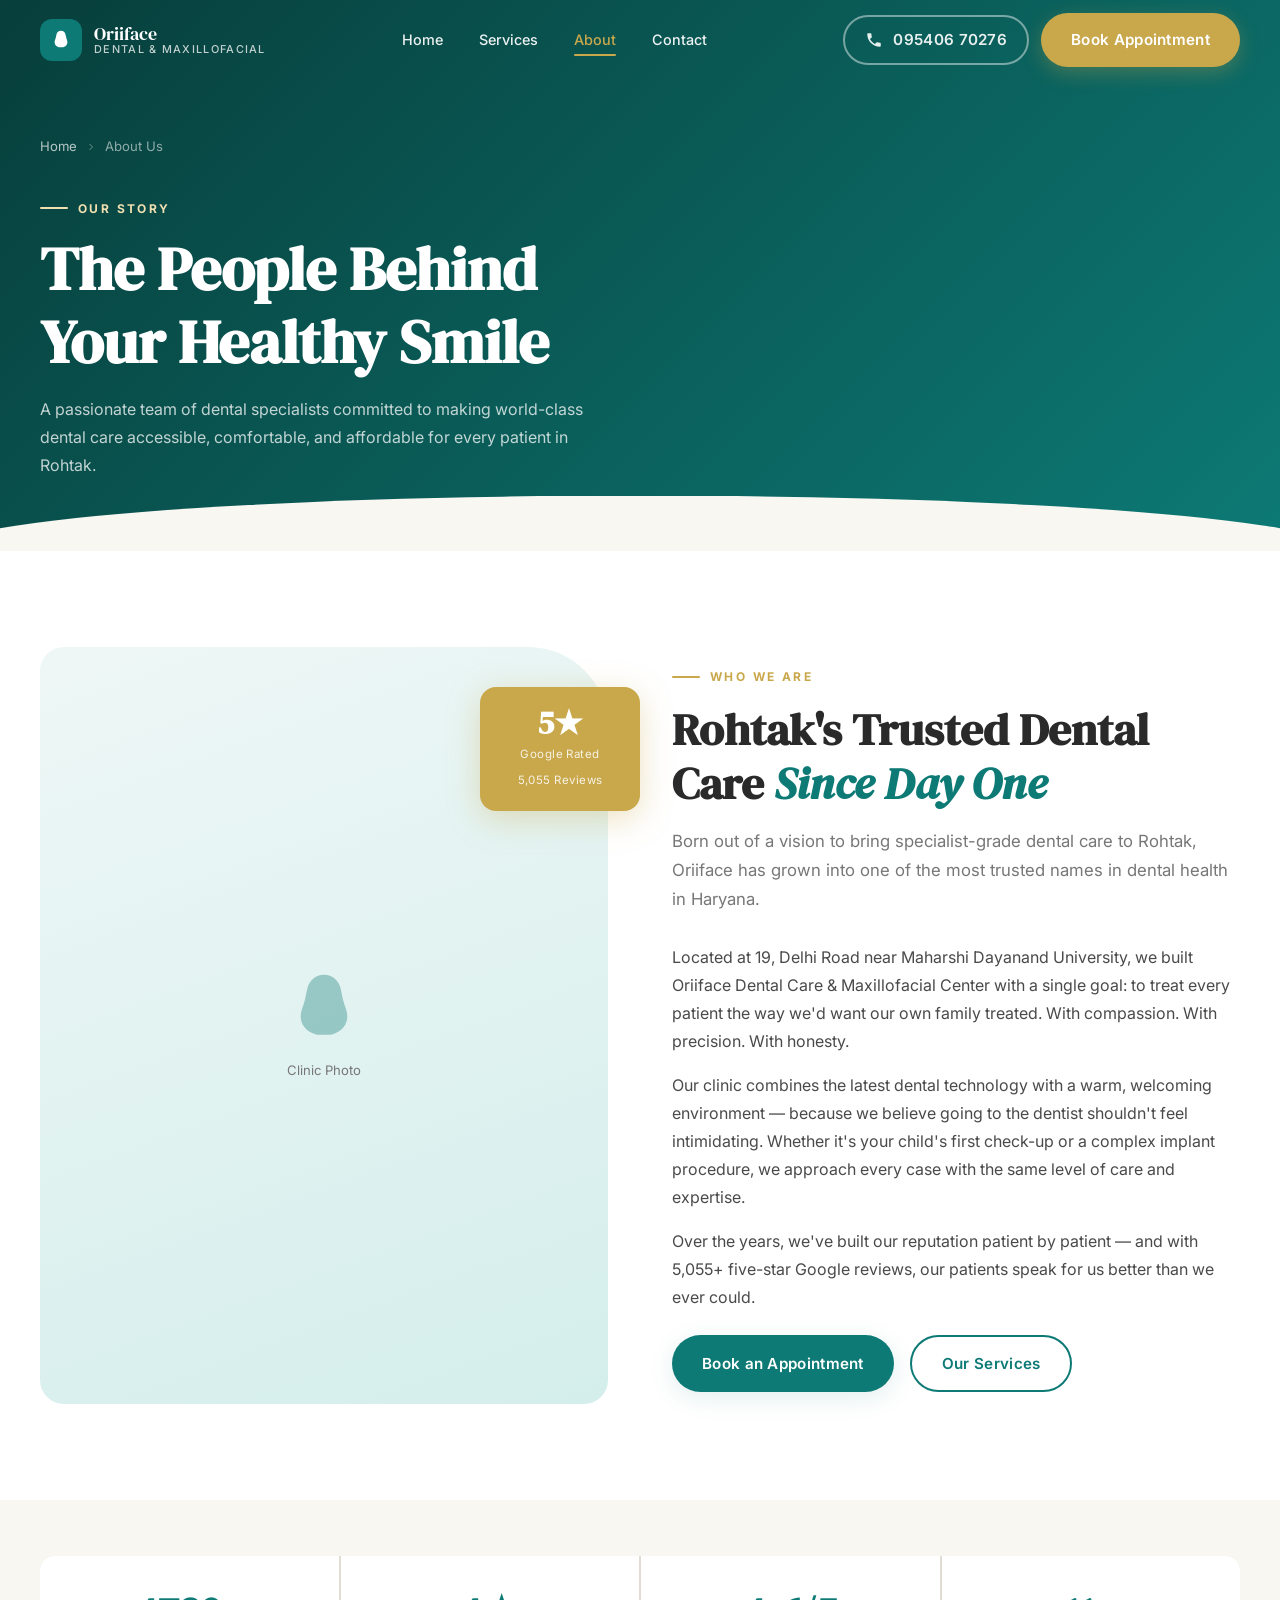
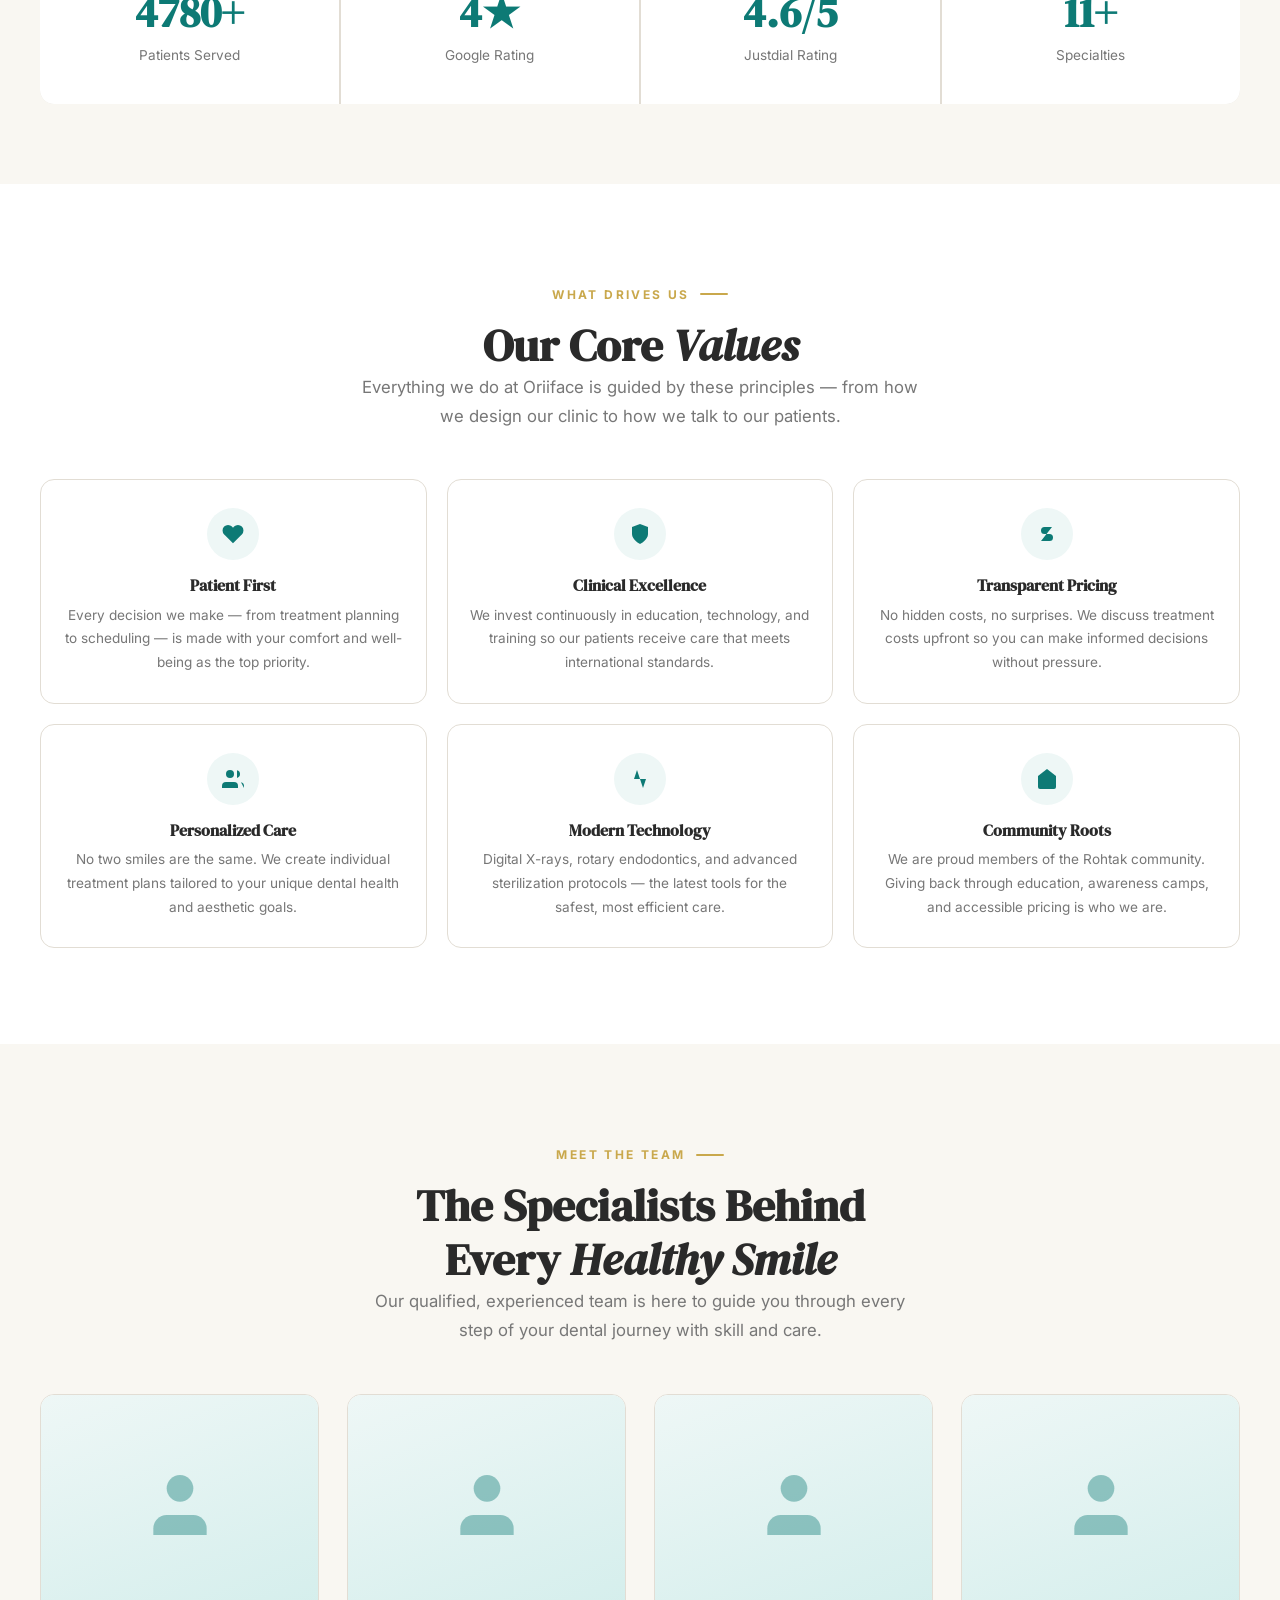
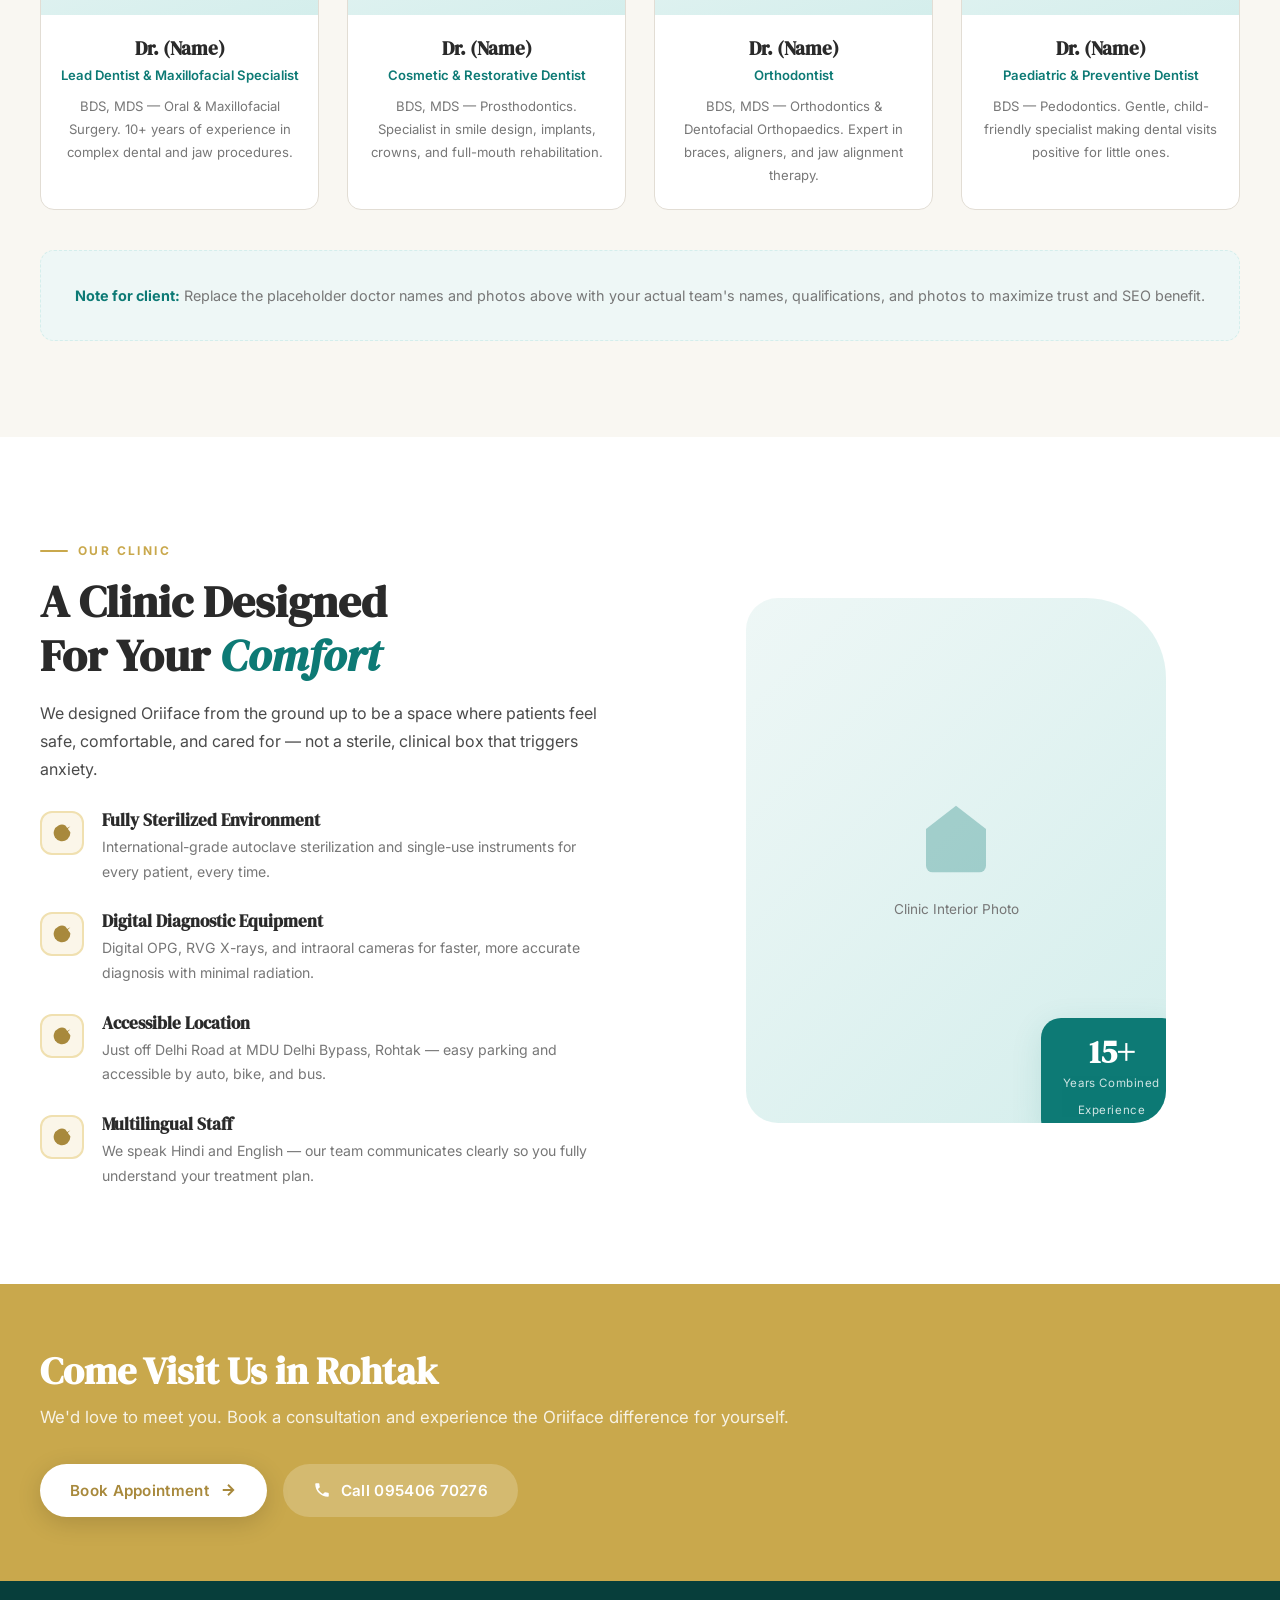
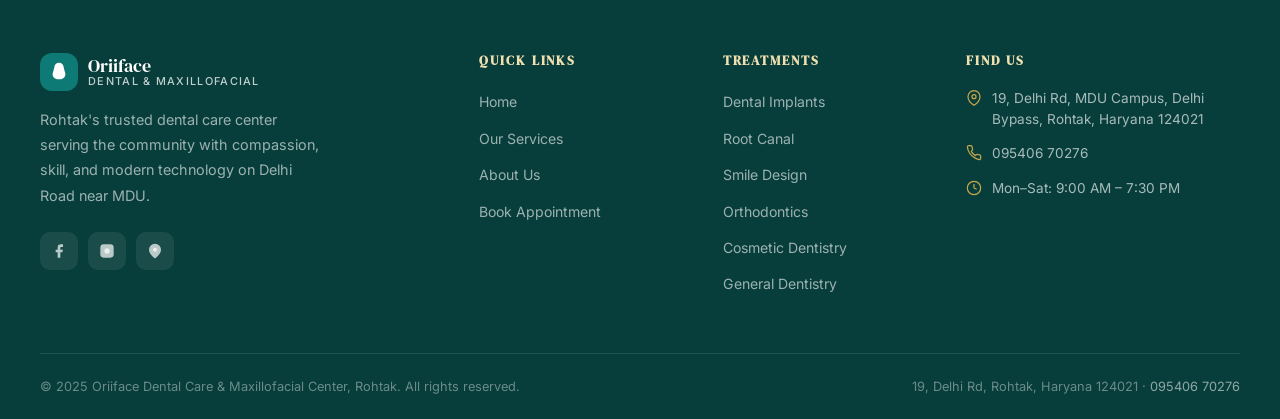
==== about.html @ bbf4f92e "Launch: Oriiface Dental Care website — 4 pages + full local SEO - index.html: Home page with hero, s" ====
<!DOCTYPE html>
<html lang="en">
<head>
  <meta charset="UTF-8" />
  <meta name="viewport" content="width=device-width, initial-scale=1.0" />

  <!-- ═══ SEO ═══ -->
  <title>About Us | Oriiface Dental Care & Maxillofacial Center, Rohtak</title>
  <meta name="description" content="Meet the expert dental team behind Oriiface Dental Care in Rohtak, Haryana. Experienced dentists, modern clinic near MDU Delhi Road. Compassionate, patient-first dental care." />
  <meta name="keywords" content="about Oriiface dental Rohtak, dentist Rohtak Haryana, dental specialist Rohtak, dental team Rohtak, Oriiface dental clinic about" />
  <link rel="canonical" href="https://oriiface.in/about.html" />
  <meta property="og:title" content="About Oriiface Dental Care | Rohtak's Trusted Dental Clinic" />
  <meta property="og:description" content="Learn about our experienced dental team, our modern clinic in Rohtak, and our commitment to compassionate, patient-first care." />
  <meta property="og:url" content="https://oriiface.in/about.html" />

  <link rel="stylesheet" href="css/style.css" />
  <link rel="preconnect" href="https://fonts.googleapis.com" />
  <link rel="preconnect" href="https://fonts.gstatic.com" crossorigin />
</head>
<body>

<!-- NAVIGATION -->
<nav class="navbar" aria-label="Main navigation">
  <div class="container nav-inner">
    <a href="index.html" class="nav-logo" aria-label="Oriiface Home">
      <div class="nav-logo-icon"><svg viewBox="0 0 24 24"><path d="M12 2C9.5 2 7.5 3.8 7 6.2c-.3 1.2-.5 2.5-.8 3.6C5.8 11.5 5 12.8 5 14.5c0 2.4 1.6 4.5 4 5.2.4.1.8.3 1.2.3h3.6c.4 0 .8-.1 1.2-.3 2.4-.7 4-2.8 4-5.2 0-1.7-.8-3-1.2-4.7-.3-1.1-.5-2.4-.8-3.6C16.5 3.8 14.5 2 12 2z"/></svg></div>
      <div class="nav-logo-text">Oriiface<span>Dental &amp; Maxillofacial</span></div>
    </a>
    <div class="nav-links">
      <a href="index.html">Home</a>
      <a href="services.html">Services</a>
      <a href="about.html" class="active">About</a>
      <a href="contact.html">Contact</a>
    </div>
    <div class="nav-cta">
      <a href="tel:+919540670276" class="btn btn-outline" style="padding:10px 20px;color:rgba(255,255,255,0.9);border-color:rgba(255,255,255,0.45);">
        <svg viewBox="0 0 24 24"><path fill="currentColor" d="M6.6 10.8c1.4 2.8 3.8 5.1 6.6 6.6l2.2-2.2c.3-.3.7-.4 1-.2 1.1.4 2.3.6 3.6.6.6 0 1 .4 1 1V20c0 .6-.4 1-1 1-9.4 0-17-7.6-17-17 0-.6.4-1 1-1h3.5c.6 0 1 .4 1 1 0 1.3.2 2.5.6 3.6.1.3 0 .7-.2 1L6.6 10.8z"/></svg>
        095406 70276
      </a>
      <a href="contact.html" class="btn btn-gold">Book Appointment</a>
    </div>
    <button class="hamburger" aria-label="Toggle menu" aria-expanded="false"><span></span><span></span><span></span></button>
  </div>
</nav>
<div class="mobile-menu" role="navigation">
  <a href="index.html">Home</a>
  <a href="services.html">Services</a>
  <a href="about.html">About Us</a>
  <a href="contact.html">Contact</a>
  <a href="contact.html" class="btn btn-gold">Book Appointment</a>
</div>

<!-- PAGE HERO -->
<section class="page-hero" aria-label="About hero">
  <div class="container">
    <nav class="breadcrumb" aria-label="Breadcrumb">
      <a href="index.html">Home</a>
      <svg viewBox="0 0 24 24"><path d="M9 18l6-6-6-6"/></svg>
      <span>About Us</span>
    </nav>
    <p class="section-label">Our Story</p>
    <h1>The People Behind<br>Your Healthy Smile</h1>
    <p>A passionate team of dental specialists committed to making world-class dental care accessible, comfortable, and affordable for every patient in Rohtak.</p>
  </div>
</section>


<!-- ══════════════════════════════════════
     CLINIC STORY
══════════════════════════════════════ -->
<section class="section section-alt" aria-labelledby="story-heading">
  <div class="container">
    <div class="about-story-grid">

      <!-- Visual -->
      <div class="about-story-visual reveal">
        <div class="about-img-main">
          <svg viewBox="0 0 24 24"><path d="M12 2C9.5 2 7.5 3.8 7 6.2c-.3 1.2-.5 2.5-.8 3.6C5.8 11.5 5 12.8 5 14.5c0 2.4 1.6 4.5 4 5.2.4.1.8.3 1.2.3h3.6c.4 0 .8-.1 1.2-.3 2.4-.7 4-2.8 4-5.2 0-1.7-.8-3-1.2-4.7-.3-1.1-.5-2.4-.8-3.6C16.5 3.8 14.5 2 12 2z"/></svg>
          <span>Clinic Photo</span>
        </div>
        <div class="about-img-accent">
          <strong>5★</strong>
          <span>Google Rated<br>5,055 Reviews</span>
        </div>
      </div>

      <!-- Content -->
      <div class="about-story-content reveal reveal-delay-2">
        <p class="section-label">Who We Are</p>
        <h2 class="section-title" id="story-heading">Rohtak's Trusted Dental<br>Care <em>Since Day One</em></h2>
        <p class="section-sub">Born out of a vision to bring specialist-grade dental care to Rohtak, Oriiface has grown into one of the most trusted names in dental health in Haryana.</p>
        <p>Located at 19, Delhi Road near Maharshi Dayanand University, we built Oriiface Dental Care &amp; Maxillofacial Center with a single goal: to treat every patient the way we'd want our own family treated. With compassion. With precision. With honesty.</p>
        <p style="margin-top:16px;">Our clinic combines the latest dental technology with a warm, welcoming environment — because we believe going to the dentist shouldn't feel intimidating. Whether it's your child's first check-up or a complex implant procedure, we approach every case with the same level of care and expertise.</p>
        <p style="margin-top:16px;">Over the years, we've built our reputation patient by patient — and with 5,055+ five-star Google reviews, our patients speak for us better than we ever could.</p>
        <div class="mt-24" style="display:flex; gap:16px; flex-wrap:wrap;">
          <a href="contact.html" class="btn btn-primary">Book an Appointment</a>
          <a href="services.html" class="btn btn-outline">Our Services</a>
        </div>
      </div>

    </div>
  </div>
</section>


<!-- ══════════════════════════════════════
     STATS
══════════════════════════════════════ -->
<section class="section" style="padding: 0 0 80px;" aria-label="Clinic statistics">
  <div class="container">
    <div class="stats-row reveal">
      <div class="stat-item">
        <strong data-count="5055" data-suffix="+">0</strong>
        <span>Patients Served</span>
      </div>
      <div class="stat-item">
        <strong data-count="5.0" data-suffix="★">0</strong>
        <span>Google Rating</span>
      </div>
      <div class="stat-item">
        <strong data-count="4.9" data-suffix="/5">0</strong>
        <span>Justdial Rating</span>
      </div>
      <div class="stat-item">
        <strong data-count="12" data-suffix="+">0</strong>
        <span>Specialties</span>
      </div>
    </div>
  </div>
</section>


<!-- ══════════════════════════════════════
     CORE VALUES
══════════════════════════════════════ -->
<section class="section section-alt" aria-labelledby="values-heading">
  <div class="container">
    <div class="text-center reveal">
      <p class="section-label">What Drives Us</p>
      <h2 id="values-heading">Our Core <em>Values</em></h2>
      <p class="section-sub">Everything we do at Oriiface is guided by these principles — from how we design our clinic to how we talk to our patients.</p>
    </div>

    <div class="values-grid mt-40">
      <div class="value-card reveal reveal-delay-1">
        <div class="value-icon">
          <svg viewBox="0 0 24 24"><path d="M20.84 4.61a5.5 5.5 0 0 0-7.78 0L12 5.67l-1.06-1.06a5.5 5.5 0 0 0-7.78 7.78l1.06 1.06L12 21.23l7.78-7.78 1.06-1.06a5.5 5.5 0 0 0 0-7.78z"/></svg>
        </div>
        <h4>Patient First</h4>
        <p>Every decision we make — from treatment planning to scheduling — is made with your comfort and well-being as the top priority.</p>
      </div>

      <div class="value-card reveal reveal-delay-2">
        <div class="value-icon">
          <svg viewBox="0 0 24 24"><path d="M12 22s8-4 8-10V5l-8-3-8 3v7c0 6 8 10 8 10z"/></svg>
        </div>
        <h4>Clinical Excellence</h4>
        <p>We invest continuously in education, technology, and training so our patients receive care that meets international standards.</p>
      </div>

      <div class="value-card reveal reveal-delay-3">
        <div class="value-icon">
          <svg viewBox="0 0 24 24"><line x1="12" y1="1" x2="12" y2="23"/><path d="M17 5H9.5a3.5 3.5 0 0 0 0 7h5a3.5 3.5 0 0 1 0 7H6"/></svg>
        </div>
        <h4>Transparent Pricing</h4>
        <p>No hidden costs, no surprises. We discuss treatment costs upfront so you can make informed decisions without pressure.</p>
      </div>

      <div class="value-card reveal reveal-delay-1">
        <div class="value-icon">
          <svg viewBox="0 0 24 24"><path d="M17 21v-2a4 4 0 0 0-4-4H5a4 4 0 0 0-4 4v2"/><circle cx="9" cy="7" r="4"/><path d="M23 21v-2a4 4 0 0 0-3-3.87"/><path d="M16 3.13a4 4 0 0 1 0 7.75"/></svg>
        </div>
        <h4>Personalized Care</h4>
        <p>No two smiles are the same. We create individual treatment plans tailored to your unique dental health and aesthetic goals.</p>
      </div>

      <div class="value-card reveal reveal-delay-2">
        <div class="value-icon">
          <svg viewBox="0 0 24 24"><polyline points="22 12 18 12 15 21 9 3 6 12 2 12"/></svg>
        </div>
        <h4>Modern Technology</h4>
        <p>Digital X-rays, rotary endodontics, and advanced sterilization protocols — the latest tools for the safest, most efficient care.</p>
      </div>

      <div class="value-card reveal reveal-delay-3">
        <div class="value-icon">
          <svg viewBox="0 0 24 24"><path d="M3 9l9-7 9 7v11a2 2 0 0 1-2 2H5a2 2 0 0 1-2-2z"/><polyline points="9 22 9 12 15 12 15 22"/></svg>
        </div>
        <h4>Community Roots</h4>
        <p>We are proud members of the Rohtak community. Giving back through education, awareness camps, and accessible pricing is who we are.</p>
      </div>
    </div>
  </div>
</section>


<!-- ══════════════════════════════════════
     OUR TEAM
══════════════════════════════════════ -->
<section class="section" aria-labelledby="team-heading">
  <div class="container">
    <div class="text-center reveal">
      <p class="section-label">Meet the Team</p>
      <h2 id="team-heading">The Specialists Behind<br>Every <em>Healthy Smile</em></h2>
      <p class="section-sub">Our qualified, experienced team is here to guide you through every step of your dental journey with skill and care.</p>
    </div>

    <div class="team-grid mt-40">

      <div class="team-card reveal reveal-delay-1">
        <div class="team-photo">
          <svg viewBox="0 0 24 24"><path d="M20 21v-2a4 4 0 0 0-4-4H8a4 4 0 0 0-4 4v2"/><circle cx="12" cy="7" r="4"/></svg>
        </div>
        <div class="team-info">
          <h4>Dr. (Name)</h4>
          <p class="team-role">Lead Dentist &amp; Maxillofacial Specialist</p>
          <p>BDS, MDS — Oral &amp; Maxillofacial Surgery. 10+ years of experience in complex dental and jaw procedures.</p>
        </div>
      </div>

      <div class="team-card reveal reveal-delay-2">
        <div class="team-photo">
          <svg viewBox="0 0 24 24"><path d="M20 21v-2a4 4 0 0 0-4-4H8a4 4 0 0 0-4 4v2"/><circle cx="12" cy="7" r="4"/></svg>
        </div>
        <div class="team-info">
          <h4>Dr. (Name)</h4>
          <p class="team-role">Cosmetic &amp; Restorative Dentist</p>
          <p>BDS, MDS — Prosthodontics. Specialist in smile design, implants, crowns, and full-mouth rehabilitation.</p>
        </div>
      </div>

      <div class="team-card reveal reveal-delay-3">
        <div class="team-photo">
          <svg viewBox="0 0 24 24"><path d="M20 21v-2a4 4 0 0 0-4-4H8a4 4 0 0 0-4 4v2"/><circle cx="12" cy="7" r="4"/></svg>
        </div>
        <div class="team-info">
          <h4>Dr. (Name)</h4>
          <p class="team-role">Orthodontist</p>
          <p>BDS, MDS — Orthodontics &amp; Dentofacial Orthopaedics. Expert in braces, aligners, and jaw alignment therapy.</p>
        </div>
      </div>

      <div class="team-card reveal reveal-delay-1">
        <div class="team-photo">
          <svg viewBox="0 0 24 24"><path d="M20 21v-2a4 4 0 0 0-4-4H8a4 4 0 0 0-4 4v2"/><circle cx="12" cy="7" r="4"/></svg>
        </div>
        <div class="team-info">
          <h4>Dr. (Name)</h4>
          <p class="team-role">Paediatric &amp; Preventive Dentist</p>
          <p>BDS — Pedodontics. Gentle, child-friendly specialist making dental visits positive for little ones.</p>
        </div>
      </div>

    </div>

    <div class="text-center mt-40 reveal" style="padding: 32px; background: var(--teal-pale); border-radius: var(--radius-md); border: 1px dashed var(--teal-light);">
      <p style="font-size:0.9rem; color:var(--text-light);">
        <strong style="color:var(--teal);">Note for client:</strong> Replace the placeholder doctor names and photos above with your actual team's names, qualifications, and photos to maximize trust and SEO benefit.
      </p>
    </div>

  </div>
</section>


<!-- ══════════════════════════════════════
     CLINIC HIGHLIGHTS
══════════════════════════════════════ -->
<section class="section section-alt" aria-labelledby="clinic-heading">
  <div class="container">
    <div class="why-grid">
      <div class="reveal">
        <p class="section-label">Our Clinic</p>
        <h2 class="section-title" id="clinic-heading">A Clinic Designed<br>For Your <em>Comfort</em></h2>
        <p style="color:var(--text-mid); margin-bottom:28px;">We designed Oriiface from the ground up to be a space where patients feel safe, comfortable, and cared for — not a sterile, clinical box that triggers anxiety.</p>
        <div class="why-list">
          <div class="why-item">
            <div class="why-num">
              <svg viewBox="0 0 24 24" style="width:20px;height:20px;fill:var(--gold-dark)"><path d="M22 11.08V12a10 10 0 1 1-5.93-9.14"/><polyline points="22 4 12 14.01 9 11.01"/></svg>
            </div>
            <div>
              <h4>Fully Sterilized Environment</h4>
              <p>International-grade autoclave sterilization and single-use instruments for every patient, every time.</p>
            </div>
          </div>
          <div class="why-item">
            <div class="why-num">
              <svg viewBox="0 0 24 24" style="width:20px;height:20px;fill:var(--gold-dark)"><path d="M22 11.08V12a10 10 0 1 1-5.93-9.14"/><polyline points="22 4 12 14.01 9 11.01"/></svg>
            </div>
            <div>
              <h4>Digital Diagnostic Equipment</h4>
              <p>Digital OPG, RVG X-rays, and intraoral cameras for faster, more accurate diagnosis with minimal radiation.</p>
            </div>
          </div>
          <div class="why-item">
            <div class="why-num">
              <svg viewBox="0 0 24 24" style="width:20px;height:20px;fill:var(--gold-dark)"><path d="M22 11.08V12a10 10 0 1 1-5.93-9.14"/><polyline points="22 4 12 14.01 9 11.01"/></svg>
            </div>
            <div>
              <h4>Accessible Location</h4>
              <p>Just off Delhi Road at MDU Delhi Bypass, Rohtak — easy parking and accessible by auto, bike, and bus.</p>
            </div>
          </div>
          <div class="why-item">
            <div class="why-num">
              <svg viewBox="0 0 24 24" style="width:20px;height:20px;fill:var(--gold-dark)"><path d="M22 11.08V12a10 10 0 1 1-5.93-9.14"/><polyline points="22 4 12 14.01 9 11.01"/></svg>
            </div>
            <div>
              <h4>Multilingual Staff</h4>
              <p>We speak Hindi and English — our team communicates clearly so you fully understand your treatment plan.</p>
            </div>
          </div>
        </div>
      </div>

      <div class="why-visual reveal reveal-delay-2">
        <div class="why-img-block">
          <div class="why-img-placeholder">
            <svg viewBox="0 0 24 24"><path d="M3 9l9-7 9 7v11a2 2 0 0 1-2 2H5a2 2 0 0 1-2-2z"/></svg>
            <p>Clinic Interior Photo</p>
          </div>
          <div class="why-badge">
            <strong>15+</strong>
            <span>Years Combined<br>Experience</span>
          </div>
        </div>
      </div>

    </div>
  </div>
</section>


<!-- CTA BAND -->
<section class="cta-band" aria-label="Contact CTA">
  <div class="container">
    <div class="cta-inner">
      <div class="reveal">
        <h2>Come Visit Us in Rohtak</h2>
        <p>We'd love to meet you. Book a consultation and experience the Oriiface difference for yourself.</p>
      </div>
      <div class="reveal reveal-delay-2" style="display:flex;gap:16px;flex-wrap:wrap;align-items:center;">
        <a href="contact.html" class="btn btn-primary">
          Book Appointment
          <svg viewBox="0 0 24 24" fill="none" stroke="currentColor" stroke-width="2.5"><path d="M5 12h14M12 5l7 7-7 7"/></svg>
        </a>
        <a href="tel:+919540670276" class="btn" style="background:rgba(255,255,255,0.2);color:white;">
          <svg viewBox="0 0 24 24"><path fill="currentColor" d="M6.6 10.8c1.4 2.8 3.8 5.1 6.6 6.6l2.2-2.2c.3-.3.7-.4 1-.2 1.1.4 2.3.6 3.6.6.6 0 1 .4 1 1V20c0 .6-.4 1-1 1-9.4 0-17-7.6-17-17 0-.6.4-1 1-1h3.5c.6 0 1 .4 1 1 0 1.3.2 2.5.6 3.6.1.3 0 .7-.2 1L6.6 10.8z"/></svg>
          Call 095406 70276
        </a>
      </div>
    </div>
  </div>
</section>

<!-- FOOTER -->
<footer class="footer" aria-label="Site footer">
  <div class="container">
    <div class="footer-grid">
      <div class="footer-brand">
        <div class="footer-logo">
          <div class="nav-logo-icon"><svg viewBox="0 0 24 24"><path d="M12 2C9.5 2 7.5 3.8 7 6.2c-.3 1.2-.5 2.5-.8 3.6C5.8 11.5 5 12.8 5 14.5c0 2.4 1.6 4.5 4 5.2.4.1.8.3 1.2.3h3.6c.4 0 .8-.1 1.2-.3 2.4-.7 4-2.8 4-5.2 0-1.7-.8-3-1.2-4.7-.3-1.1-.5-2.4-.8-3.6C16.5 3.8 14.5 2 12 2z"/></svg></div>
          <div class="nav-logo-text">Oriiface<span>Dental &amp; Maxillofacial</span></div>
        </div>
        <p>Rohtak's trusted dental care center serving the community with compassion, skill, and modern technology on Delhi Road near MDU.</p>
        <div class="footer-social">
          <a href="#" aria-label="Facebook"><svg viewBox="0 0 24 24"><path d="M18 2h-3a5 5 0 0 0-5 5v3H7v4h3v8h4v-8h3l1-4h-4V7a1 1 0 0 1 1-1h3z"/></svg></a>
          <a href="#" aria-label="Instagram"><svg viewBox="0 0 24 24"><rect x="2" y="2" width="20" height="20" rx="5" ry="5"/><path d="M16 11.37A4 4 0 1 1 12.63 8 4 4 0 0 1 16 11.37z"/><line x1="17.5" y1="6.5" x2="17.51" y2="6.5"/></svg></a>
          <a href="https://maps.google.com/?q=Oriiface+Dental+Care+Rohtak" target="_blank" rel="noopener" aria-label="Google Maps"><svg viewBox="0 0 24 24"><path d="M21 10c0 7-9 13-9 13s-9-6-9-13a9 9 0 0 1 18 0z"/><circle cx="12" cy="10" r="3"/></svg></a>
        </div>
      </div>
      <div class="footer-col">
        <h5>Quick Links</h5>
        <ul>
          <li><a href="index.html">Home</a></li>
          <li><a href="services.html">Our Services</a></li>
          <li><a href="about.html">About Us</a></li>
          <li><a href="contact.html">Book Appointment</a></li>
        </ul>
      </div>
      <div class="footer-col">
        <h5>Treatments</h5>
        <ul>
          <li><a href="services.html#implants">Dental Implants</a></li>
          <li><a href="services.html#rct">Root Canal</a></li>
          <li><a href="services.html#smile">Smile Design</a></li>
          <li><a href="services.html#ortho">Orthodontics</a></li>
          <li><a href="services.html#cosmetic">Cosmetic Dentistry</a></li>
          <li><a href="services.html#general">General Dentistry</a></li>
        </ul>
      </div>
      <div class="footer-col">
        <h5>Find Us</h5>
        <div class="footer-contact-item"><svg viewBox="0 0 24 24"><path d="M21 10c0 7-9 13-9 13s-9-6-9-13a9 9 0 0 1 18 0z"/><circle cx="12" cy="10" r="3"/></svg><span>19, Delhi Rd, MDU Campus, Delhi Bypass, Rohtak, Haryana 124021</span></div>
        <div class="footer-contact-item"><svg viewBox="0 0 24 24"><path d="M22 16.92v3a2 2 0 0 1-2.18 2A19.79 19.79 0 0 1 11.27 18a19.5 19.5 0 0 1-6-6A19.79 19.79 0 0 1 2.12 3.18 2 2 0 0 1 4.11 1h3a2 2 0 0 1 2 1.72 12.84 12.84 0 0 0 .7 2.81 2 2 0 0 1-.45 2.11L8.09 9.91a16 16 0 0 0 6 6l1.27-1.27a2 2 0 0 1 2.11-.45 12.84 12.84 0 0 0 2.81.7A2 2 0 0 1 22 16.92z"/></svg><span><a href="tel:+919540670276">095406 70276</a></span></div>
        <div class="footer-contact-item"><svg viewBox="0 0 24 24"><circle cx="12" cy="12" r="10"/><polyline points="12 6 12 12 16 14"/></svg><span>Mon–Sat: 9:00 AM – 7:30 PM</span></div>
      </div>
    </div>
    <div class="footer-bottom">
      <span>© 2025 Oriiface Dental Care &amp; Maxillofacial Center, Rohtak. All rights reserved.</span>
      <span>19, Delhi Rd, Rohtak, Haryana 124021 · <a href="tel:+919540670276">095406 70276</a></span>
    </div>
  </div>
</footer>

<script src="js/main.js"></script>
</body>
</html>
---- css/style.css ----
/* ============================================================
   ORIIFACE DENTAL CARE — Global Stylesheet
   Color System: Teal & Gold | Custom, Non-Generic Design
   ============================================================ */

@import url('https://fonts.googleapis.com/css2?family=DM+Serif+Display:ital@0;1&family=Inter:wght@300;400;500;600;700&family=Cormorant+Garamond:ital,wght@0,400;0,600;1,400&display=swap');

/* ─── CSS Variables ─── */
:root {
  --teal:          #0D7A75;
  --teal-dark:     #09524E;
  --teal-deeper:   #073E3B;
  --teal-light:    #D4EEEC;
  --teal-pale:     #EEF7F6;
  --gold:          #C9A84C;
  --gold-dark:     #A8893C;
  --gold-light:    #F0E0B0;
  --gold-pale:     #FBF6E9;
  --bg:            #F9F7F2;
  --white:         #FFFFFF;
  --text:          #2A2A2A;
  --text-mid:      #4A4A4A;
  --text-light:    #777777;
  --border:        #E2DDD4;
  --shadow-teal:   rgba(13, 122, 117, 0.12);
  --shadow-dark:   rgba(0, 0, 0, 0.08);
  --radius-sm:     6px;
  --radius-md:     14px;
  --radius-lg:     28px;
  --radius-xl:     56px;
  --nav-h:         80px;
  --transition:    0.35s cubic-bezier(0.4, 0, 0.2, 1);
}

/* ─── Reset & Base ─── */
*, *::before, *::after { box-sizing: border-box; margin: 0; padding: 0; }
html { scroll-behavior: smooth; font-size: 16px; }
body {
  font-family: 'Inter', sans-serif;
  background: var(--bg);
  color: var(--text);
  line-height: 1.65;
  -webkit-font-smoothing: antialiased;
}
img { max-width: 100%; display: block; }
a { text-decoration: none; color: inherit; }
ul { list-style: none; }
input, textarea, select, button { font-family: inherit; }

/* ─── Typography ─── */
h1, h2, h3, h4, h5 {
  font-family: 'DM Serif Display', serif;
  line-height: 1.2;
  color: var(--text);
}
h1 { font-size: clamp(2.4rem, 5vw, 3.8rem); }
h2 { font-size: clamp(2rem, 4vw, 2.8rem); }
h3 { font-size: clamp(1.3rem, 2.5vw, 1.7rem); }
h4 { font-size: 1.2rem; }
p { color: var(--text-mid); font-size: 1rem; line-height: 1.75; }

.section-label {
  font-size: 0.75rem;
  font-weight: 700;
  letter-spacing: 0.2em;
  text-transform: uppercase;
  color: var(--gold);
  display: inline-flex;
  align-items: center;
  gap: 10px;
  margin-bottom: 14px;
}
.section-label::before {
  content: '';
  display: block;
  width: 28px;
  height: 2px;
  background: var(--gold);
  border-radius: 2px;
}
.section-title { margin-bottom: 16px; }
.section-title em {
  font-style: italic;
  color: var(--teal);
  font-family: 'DM Serif Display', serif;
}
.section-sub {
  font-size: 1.05rem;
  color: var(--text-light);
  max-width: 560px;
  margin-bottom: 48px;
}

/* ─── Container ─── */
.container {
  width: min(1200px, 100% - 48px);
  margin-inline: auto;
}

/* ─── Buttons ─── */
.btn {
  display: inline-flex;
  align-items: center;
  gap: 10px;
  padding: 14px 30px;
  border-radius: 100px;
  font-weight: 600;
  font-size: 0.95rem;
  cursor: pointer;
  border: none;
  transition: var(--transition);
  letter-spacing: 0.02em;
  white-space: nowrap;
}
.btn-primary {
  background: var(--teal);
  color: var(--white);
  box-shadow: 0 6px 24px var(--shadow-teal);
}
.btn-primary:hover {
  background: var(--teal-dark);
  transform: translateY(-2px);
  box-shadow: 0 10px 32px var(--shadow-teal);
}
.btn-outline {
  background: transparent;
  color: var(--teal);
  border: 2px solid var(--teal);
}
.btn-outline:hover {
  background: var(--teal);
  color: var(--white);
  transform: translateY(-2px);
}
.btn-gold {
  background: var(--gold);
  color: var(--white);
  box-shadow: 0 6px 20px rgba(201, 168, 76, 0.3);
}
.btn-gold:hover {
  background: var(--gold-dark);
  transform: translateY(-2px);
  box-shadow: 0 10px 28px rgba(201, 168, 76, 0.4);
}
.btn svg { width: 18px; height: 18px; transition: transform 0.25s ease; }
.btn:hover svg { transform: translateX(3px); }

/* ─── Navigation ─── */
.navbar {
  position: fixed;
  top: 0; left: 0; right: 0;
  height: var(--nav-h);
  z-index: 1000;
  transition: background 0.4s ease, box-shadow 0.4s ease, height 0.3s ease;
  background: transparent;
}
.navbar.scrolled {
  background: rgba(255, 255, 255, 0.97);
  backdrop-filter: blur(16px);
  box-shadow: 0 2px 24px rgba(0,0,0,0.07);
  height: 68px;
}
.navbar.scrolled .nav-logo-text { color: var(--teal-dark); }
.navbar.scrolled .nav-links a { color: var(--text); }
.navbar.scrolled .nav-links a:hover { color: var(--teal); }
.nav-inner {
  display: flex;
  align-items: center;
  justify-content: space-between;
  height: 100%;
}
.nav-logo { display: flex; align-items: center; gap: 12px; }
.nav-logo-icon {
  width: 42px; height: 42px;
  background: var(--teal);
  border-radius: 12px;
  display: flex; align-items: center; justify-content: center;
  flex-shrink: 0;
}
.nav-logo-icon svg { width: 22px; height: 22px; fill: white; }
.nav-logo-text {
  font-family: 'DM Serif Display', serif;
  font-size: 1.15rem;
  color: white;
  line-height: 1.1;
  transition: color 0.4s;
}
.nav-logo-text span {
  display: block;
  font-family: 'Inter', sans-serif;
  font-size: 0.68rem;
  font-weight: 500;
  letter-spacing: 0.12em;
  opacity: 0.75;
  text-transform: uppercase;
}
.nav-links {
  display: flex;
  align-items: center;
  gap: 36px;
}
.nav-links a {
  font-size: 0.9rem;
  font-weight: 500;
  color: rgba(255,255,255,0.92);
  transition: color 0.25s;
  position: relative;
}
.nav-links a::after {
  content: '';
  position: absolute;
  bottom: -4px; left: 0; right: 0;
  height: 2px;
  background: var(--gold);
  border-radius: 2px;
  transform: scaleX(0);
  transition: transform 0.25s ease;
}
.nav-links a:hover::after,
.nav-links a.active::after { transform: scaleX(1); }
.nav-links a.active { color: var(--gold); }
.nav-cta { display: flex; align-items: center; gap: 12px; }
.hamburger {
  display: none;
  flex-direction: column;
  gap: 5px;
  cursor: pointer;
  padding: 4px;
}
.hamburger span {
  display: block;
  width: 24px; height: 2px;
  background: white;
  border-radius: 2px;
  transition: var(--transition);
}
.navbar.scrolled .hamburger span { background: var(--text); }
.mobile-menu {
  display: none;
  position: fixed;
  top: var(--nav-h);
  left: 0; right: 0;
  background: white;
  padding: 24px;
  box-shadow: 0 8px 32px rgba(0,0,0,0.12);
  z-index: 999;
  flex-direction: column;
  gap: 4px;
}
.mobile-menu.open { display: flex; }
.mobile-menu a {
  padding: 12px 16px;
  font-weight: 500;
  color: var(--text);
  border-radius: var(--radius-sm);
  transition: background 0.2s;
}
.mobile-menu a:hover { background: var(--teal-pale); color: var(--teal); }
.mobile-menu .btn { width: 100%; justify-content: center; margin-top: 8px; }

/* ─── Hero (Index) ─── */
.hero {
  min-height: 100vh;
  background: linear-gradient(150deg, var(--teal-deeper) 0%, var(--teal-dark) 50%, var(--teal) 100%);
  display: flex;
  align-items: center;
  padding-top: var(--nav-h);
  position: relative;
  overflow: hidden;
}
.hero::before {
  content: '';
  position: absolute;
  inset: 0;
  background: url("data:image/svg+xml,%3Csvg width='80' height='80' viewBox='0 0 80 80' xmlns='http://www.w3.org/2000/svg'%3E%3Cg fill='none' fill-rule='evenodd'%3E%3Cg fill='%23ffffff' fill-opacity='0.03'%3E%3Cpath d='M0 0h40v40H0V0zm40 40h40v40H40V40z'/%3E%3C/g%3E%3C/g%3E%3C/svg%3E");
}
.hero-blob {
  position: absolute;
  border-radius: 50%;
  filter: blur(80px);
  opacity: 0.15;
  pointer-events: none;
}
.hero-blob-1 {
  width: 600px; height: 600px;
  background: var(--gold);
  top: -200px; right: -150px;
}
.hero-blob-2 {
  width: 400px; height: 400px;
  background: white;
  bottom: -100px; left: -100px;
}
.hero-inner {
  display: grid;
  grid-template-columns: 1fr 1fr;
  gap: 64px;
  align-items: center;
  padding: 80px 0;
  position: relative;
  z-index: 1;
}
.hero-badge {
  display: inline-flex;
  align-items: center;
  gap: 8px;
  background: rgba(255,255,255,0.12);
  backdrop-filter: blur(10px);
  border: 1px solid rgba(255,255,255,0.2);
  padding: 6px 16px 6px 6px;
  border-radius: 100px;
  margin-bottom: 28px;
}
.hero-badge-dot {
  width: 8px; height: 8px;
  background: #4EFFB8;
  border-radius: 50%;
  animation: pulse-dot 2s infinite;
}
@keyframes pulse-dot {
  0%, 100% { opacity: 1; transform: scale(1); }
  50% { opacity: 0.5; transform: scale(0.85); }
}
.hero-badge span { font-size: 0.78rem; font-weight: 500; color: rgba(255,255,255,0.9); }
.hero-content h1 {
  color: white;
  margin-bottom: 20px;
  font-size: clamp(2.6rem, 5vw, 4rem);
}
.hero-content h1 em {
  font-style: italic;
  color: var(--gold-light);
}
.hero-content p {
  color: rgba(255,255,255,0.78);
  font-size: 1.1rem;
  margin-bottom: 36px;
  max-width: 480px;
}
.hero-actions { display: flex; gap: 16px; flex-wrap: wrap; margin-bottom: 48px; }
.hero-stats {
  display: flex;
  gap: 32px;
}
.hero-stat { border-left: 2px solid rgba(255,255,255,0.25); padding-left: 16px; }
.hero-stat strong {
  display: block;
  font-family: 'DM Serif Display', serif;
  font-size: 1.8rem;
  color: var(--gold-light);
  line-height: 1;
  margin-bottom: 4px;
}
.hero-stat span { font-size: 0.78rem; color: rgba(255,255,255,0.65); letter-spacing: 0.05em; }
.hero-visual { display: flex; justify-content: center; align-items: center; position: relative; }
.hero-card-main {
  width: 340px; height: 380px;
  background: rgba(255,255,255,0.08);
  backdrop-filter: blur(20px);
  border: 1px solid rgba(255,255,255,0.2);
  border-radius: 32px 32px 80px 32px;
  display: flex;
  flex-direction: column;
  align-items: center;
  justify-content: center;
  gap: 20px;
  padding: 40px;
  position: relative;
  z-index: 2;
}
.hero-tooth-icon {
  width: 100px; height: 100px;
  background: rgba(255,255,255,0.15);
  border-radius: 50%;
  display: flex;
  align-items: center;
  justify-content: center;
}
.hero-tooth-icon svg { width: 58px; height: 58px; fill: white; }
.hero-card-main p {
  color: rgba(255,255,255,0.75);
  text-align: center;
  font-size: 0.9rem;
}
.hero-card-main h3 { color: white; text-align: center; }
.hero-float-card {
  position: absolute;
  background: white;
  border-radius: 16px;
  padding: 14px 18px;
  box-shadow: 0 12px 40px rgba(0,0,0,0.18);
  display: flex;
  align-items: center;
  gap: 12px;
  z-index: 3;
}
.hero-float-card.card-rating { top: -20px; right: -40px; }
.hero-float-card.card-patients { bottom: 10px; left: -50px; }
.float-icon {
  width: 38px; height: 38px;
  border-radius: 10px;
  display: flex; align-items: center; justify-content: center;
  flex-shrink: 0;
}
.float-icon.gold-bg { background: var(--gold-pale); }
.float-icon.teal-bg { background: var(--teal-pale); }
.float-icon svg { width: 18px; height: 18px; }
.float-icon.gold-bg svg { fill: var(--gold); }
.float-icon.teal-bg svg { fill: var(--teal); }
.hero-float-card strong { display: block; font-size: 1rem; font-weight: 700; color: var(--text); line-height: 1; }
.hero-float-card span { font-size: 0.7rem; color: var(--text-light); }
.hero-scroll {
  position: absolute;
  bottom: 32px;
  left: 50%;
  transform: translateX(-50%);
  display: flex;
  flex-direction: column;
  align-items: center;
  gap: 8px;
  color: rgba(255,255,255,0.5);
  font-size: 0.7rem;
  letter-spacing: 0.15em;
  text-transform: uppercase;
  z-index: 5;
  animation: bounce-down 2.5s ease infinite;
}
.hero-scroll svg { width: 20px; height: 20px; fill: none; stroke: rgba(255,255,255,0.5); stroke-width: 2; }
@keyframes bounce-down {
  0%, 100% { transform: translateX(-50%) translateY(0); }
  50% { transform: translateX(-50%) translateY(8px); }
}

/* ─── Section Spacing ─── */
.section { padding: 96px 0; }
.section-alt { background: var(--white); }
.section-teal { background: var(--teal-deeper); color: white; }
.section-teal .section-sub { color: rgba(255,255,255,0.65); }
.section-teal h2, .section-teal h3 { color: white; }
.section-teal p { color: rgba(255,255,255,0.75); }

/* ─── Services Grid (Home) ─── */
.services-grid {
  display: grid;
  grid-template-columns: repeat(auto-fit, minmax(260px, 1fr));
  gap: 24px;
}
.service-card {
  background: white;
  border: 1px solid var(--border);
  border-radius: var(--radius-md);
  padding: 32px 28px;
  transition: var(--transition);
  position: relative;
  overflow: hidden;
  cursor: default;
}
.service-card::before {
  content: '';
  position: absolute;
  top: 0; left: 0; right: 0;
  height: 3px;
  background: linear-gradient(90deg, var(--teal), var(--gold));
  transform: scaleX(0);
  transform-origin: left;
  transition: transform 0.4s ease;
}
.service-card:hover::before { transform: scaleX(1); }
.service-card:hover {
  transform: translateY(-6px);
  box-shadow: 0 20px 48px var(--shadow-teal);
  border-color: transparent;
}
.service-icon {
  width: 54px; height: 54px;
  background: var(--teal-pale);
  border-radius: 14px;
  display: flex;
  align-items: center;
  justify-content: center;
  margin-bottom: 20px;
  transition: background 0.3s;
}
.service-icon svg { width: 26px; height: 26px; fill: var(--teal); transition: fill 0.3s; }
.service-card:hover .service-icon { background: var(--teal); }
.service-card:hover .service-icon svg { fill: white; }
.service-card h4 { margin-bottom: 8px; font-size: 1.1rem; }
.service-card p { font-size: 0.9rem; color: var(--text-light); }
.service-link {
  display: inline-flex;
  align-items: center;
  gap: 6px;
  margin-top: 16px;
  font-size: 0.85rem;
  font-weight: 600;
  color: var(--teal);
  transition: gap 0.2s;
}
.service-link:hover { gap: 10px; }
.service-link svg { width: 14px; height: 14px; fill: none; stroke: var(--teal); stroke-width: 2.5; }

/* ─── Why Choose Us ─── */
.why-grid {
  display: grid;
  grid-template-columns: 1fr 1fr;
  gap: 64px;
  align-items: center;
}
.why-list { display: flex; flex-direction: column; gap: 28px; }
.why-item { display: flex; gap: 18px; }
.why-num {
  width: 44px; height: 44px;
  background: var(--gold-pale);
  border: 2px solid var(--gold-light);
  border-radius: 12px;
  display: flex;
  align-items: center;
  justify-content: center;
  font-family: 'DM Serif Display', serif;
  font-size: 1.1rem;
  color: var(--gold-dark);
  flex-shrink: 0;
}
.why-item h4 { margin-bottom: 4px; font-size: 1.05rem; }
.why-item p { font-size: 0.88rem; color: var(--text-light); }
.why-visual {
  position: relative;
  display: flex;
  justify-content: center;
}
.why-img-block {
  width: 100%;
  max-width: 420px;
  aspect-ratio: 4/5;
  background: linear-gradient(135deg, var(--teal-pale) 0%, var(--teal-light) 100%);
  border-radius: 32px 80px 32px 32px;
  display: flex;
  align-items: center;
  justify-content: center;
  position: relative;
  overflow: hidden;
}
.why-img-placeholder { text-align: center; padding: 32px; }
.why-img-placeholder svg { width: 80px; height: 80px; fill: var(--teal); opacity: 0.3; margin: 0 auto 12px; }
.why-img-placeholder p { color: var(--text-light); font-size: 0.85rem; }
.why-badge {
  position: absolute;
  bottom: -16px;
  right: -16px;
  background: var(--teal);
  color: white;
  border-radius: 20px;
  padding: 18px 22px;
  box-shadow: 0 8px 32px var(--shadow-teal);
  text-align: center;
}
.why-badge strong {
  display: block;
  font-family: 'DM Serif Display', serif;
  font-size: 2rem;
  line-height: 1;
}
.why-badge span { font-size: 0.72rem; opacity: 0.8; letter-spacing: 0.05em; }

/* ─── Testimonials ─── */
.testimonials-grid {
  display: grid;
  grid-template-columns: repeat(auto-fit, minmax(300px, 1fr));
  gap: 24px;
}
.testimonial-card {
  background: rgba(255,255,255,0.06);
  border: 1px solid rgba(255,255,255,0.12);
  border-radius: var(--radius-md);
  padding: 32px;
  transition: background 0.3s;
}
.testimonial-card:hover { background: rgba(255,255,255,0.1); }
.stars { display: flex; gap: 4px; margin-bottom: 16px; }
.stars svg { width: 16px; height: 16px; fill: var(--gold); }
.testimonial-card blockquote {
  font-size: 0.95rem;
  color: rgba(255,255,255,0.82);
  font-style: italic;
  line-height: 1.7;
  margin-bottom: 20px;
}
.testimonial-card blockquote::before { content: '\201C'; font-size: 2rem; color: var(--gold); line-height: 0; vertical-align: -0.5rem; margin-right: 4px; }
.t-author { display: flex; align-items: center; gap: 12px; }
.t-avatar {
  width: 40px; height: 40px;
  border-radius: 50%;
  background: var(--teal-light);
  display: flex;
  align-items: center;
  justify-content: center;
  font-family: 'DM Serif Display', serif;
  font-size: 1rem;
  color: var(--teal-dark);
  font-weight: 600;
}
.t-author strong { display: block; font-size: 0.9rem; color: white; }
.t-author span { font-size: 0.75rem; color: rgba(255,255,255,0.5); }

/* ─── CTA Band ─── */
.cta-band {
  background: var(--gold);
  padding: 64px 0;
}
.cta-inner {
  display: flex;
  align-items: center;
  justify-content: space-between;
  gap: 32px;
  flex-wrap: wrap;
}
.cta-band h2 { color: white; font-size: clamp(1.8rem, 3.5vw, 2.4rem); margin-bottom: 8px; }
.cta-band p { color: rgba(255,255,255,0.85); font-size: 1.05rem; }
.cta-band .btn-primary {
  background: white;
  color: var(--gold-dark);
  box-shadow: 0 6px 24px rgba(0,0,0,0.15);
}
.cta-band .btn-primary:hover { background: var(--bg); }

/* ─── Page Hero (inner pages) ─── */
.page-hero {
  background: linear-gradient(135deg, var(--teal-deeper) 0%, var(--teal) 100%);
  padding: calc(var(--nav-h) + 56px) 0 72px;
  position: relative;
  overflow: hidden;
}
.page-hero::after {
  content: '';
  position: absolute;
  bottom: -1px; left: 0; right: 0;
  height: 56px;
  background: var(--bg);
  clip-path: ellipse(55% 100% at 50% 100%);
}
.page-hero h1 { color: white; }
.page-hero .section-label { color: var(--gold-light); }
.page-hero .section-label::before { background: var(--gold-light); }
.page-hero p { color: rgba(255,255,255,0.75); max-width: 560px; margin-top: 16px; }
.breadcrumb {
  display: flex;
  align-items: center;
  gap: 8px;
  margin-bottom: 24px;
  font-size: 0.82rem;
  color: rgba(255,255,255,0.55);
}
.breadcrumb a { color: rgba(255,255,255,0.7); transition: color 0.2s; }
.breadcrumb a:hover { color: white; }
.breadcrumb svg { width: 12px; height: 12px; fill: none; stroke: rgba(255,255,255,0.4); stroke-width: 2; }

/* ─── Services Page ─── */
.services-full { display: flex; flex-direction: column; gap: 56px; }
.service-row {
  display: grid;
  grid-template-columns: 1fr 1.6fr;
  gap: 48px;
  align-items: start;
  background: white;
  border-radius: var(--radius-lg);
  overflow: hidden;
  border: 1px solid var(--border);
}
.service-row.reverse { grid-template-columns: 1.6fr 1fr; }
.service-row-visual {
  background: linear-gradient(135deg, var(--teal-pale), var(--teal-light));
  display: flex;
  align-items: center;
  justify-content: center;
  min-height: 260px;
  flex-direction: column;
  gap: 16px;
}
.service-row.reverse .service-row-visual { order: 2; }
.service-row-visual svg { width: 72px; height: 72px; fill: var(--teal); opacity: 0.5; }
.service-row-visual span { font-size: 0.8rem; color: var(--text-light); }
.service-row-body { padding: 40px 40px 40px 12px; }
.service-row.reverse .service-row-body { padding: 40px 12px 40px 40px; }
.service-row-body .section-label { margin-bottom: 10px; }
.service-row-body h3 { margin-bottom: 12px; }
.service-row-body p { font-size: 0.95rem; margin-bottom: 20px; }
.service-features { display: flex; flex-direction: column; gap: 10px; }
.service-feature-item {
  display: flex;
  align-items: flex-start;
  gap: 10px;
  font-size: 0.9rem;
  color: var(--text-mid);
}
.service-feature-item svg { width: 18px; height: 18px; fill: var(--teal); flex-shrink: 0; margin-top: 1px; }

/* ─── Services Cards Grid (Services Page) ─── */
.services-cards-grid {
  display: grid;
  grid-template-columns: repeat(auto-fill, minmax(280px, 1fr));
  gap: 24px;
}
.service-detail-card {
  background: white;
  border: 1px solid var(--border);
  border-radius: var(--radius-md);
  padding: 36px 28px 28px;
  position: relative;
  transition: var(--transition);
}
.service-detail-card:hover {
  transform: translateY(-5px);
  box-shadow: 0 16px 40px var(--shadow-teal);
  border-color: var(--teal-light);
}
.service-detail-card .service-icon { margin-bottom: 18px; }
.service-detail-card h3 { font-size: 1.25rem; margin-bottom: 10px; }
.service-detail-card p { font-size: 0.88rem; color: var(--text-light); margin-bottom: 18px; }
.tag-row { display: flex; flex-wrap: wrap; gap: 6px; }
.tag {
  font-size: 0.72rem;
  font-weight: 600;
  padding: 4px 10px;
  border-radius: 100px;
  background: var(--teal-pale);
  color: var(--teal-dark);
  letter-spacing: 0.04em;
}
.tag.gold { background: var(--gold-pale); color: var(--gold-dark); }

/* ─── About Page ─── */
.about-story-grid {
  display: grid;
  grid-template-columns: 1fr 1fr;
  gap: 64px;
  align-items: center;
}
.about-story-visual {
  position: relative;
}
.about-img-main {
  width: 100%;
  aspect-ratio: 3/4;
  background: linear-gradient(160deg, var(--teal-pale) 0%, var(--teal-light) 100%);
  border-radius: 24px 80px 24px 24px;
  display: flex; align-items: center; justify-content: center;
  flex-direction: column; gap: 12px;
}
.about-img-main svg { width: 80px; height: 80px; fill: var(--teal); opacity: 0.35; }
.about-img-main span { color: var(--text-light); font-size: 0.82rem; }
.about-img-accent {
  position: absolute;
  top: 40px; right: -32px;
  width: 160px;
  background: var(--gold);
  border-radius: 16px;
  padding: 20px;
  color: white;
  text-align: center;
  box-shadow: 0 8px 32px rgba(201, 168, 76, 0.35);
}
.about-img-accent strong {
  display: block;
  font-family: 'DM Serif Display', serif;
  font-size: 2rem;
  line-height: 1;
}
.about-img-accent span { font-size: 0.72rem; opacity: 0.85; letter-spacing: 0.04em; }
.about-story-content .section-sub { margin-bottom: 28px; }
.about-story-content p { margin-bottom: 16px; }
.values-grid {
  display: grid;
  grid-template-columns: repeat(3, 1fr);
  gap: 20px;
}
.value-card {
  background: white;
  border: 1px solid var(--border);
  border-radius: var(--radius-md);
  padding: 28px 22px;
  text-align: center;
  transition: var(--transition);
}
.value-card:hover {
  border-color: var(--teal-light);
  transform: translateY(-4px);
  box-shadow: 0 12px 32px var(--shadow-teal);
}
.value-icon {
  width: 52px; height: 52px;
  background: var(--teal-pale);
  border-radius: 50%;
  display: flex;
  align-items: center; justify-content: center;
  margin: 0 auto 16px;
}
.value-icon svg { width: 24px; height: 24px; fill: var(--teal); }
.value-card h4 { font-size: 1rem; margin-bottom: 8px; }
.value-card p { font-size: 0.85rem; color: var(--text-light); }
.team-grid {
  display: grid;
  grid-template-columns: repeat(auto-fit, minmax(240px, 1fr));
  gap: 28px;
}
.team-card {
  background: white;
  border: 1px solid var(--border);
  border-radius: var(--radius-md);
  overflow: hidden;
  transition: var(--transition);
  text-align: center;
}
.team-card:hover {
  transform: translateY(-6px);
  box-shadow: 0 16px 40px var(--shadow-teal);
}
.team-photo {
  height: 220px;
  background: linear-gradient(160deg, var(--teal-pale), var(--teal-light));
  display: flex;
  align-items: center;
  justify-content: center;
}
.team-photo svg { width: 80px; height: 80px; fill: var(--teal); opacity: 0.4; }
.team-info { padding: 22px 18px; }
.team-info h4 { margin-bottom: 4px; }
.team-info .team-role { font-size: 0.82rem; color: var(--teal); font-weight: 600; margin-bottom: 8px; }
.team-info p { font-size: 0.82rem; color: var(--text-light); }

/* ─── Contact Page ─── */
.contact-grid {
  display: grid;
  grid-template-columns: 1fr 1.4fr;
  gap: 48px;
  align-items: start;
}
.contact-info-card {
  background: var(--teal-deeper);
  border-radius: var(--radius-lg);
  padding: 48px 36px;
  color: white;
  position: sticky;
  top: calc(var(--nav-h) + 24px);
}
.contact-info-card h3 { color: white; margin-bottom: 8px; }
.contact-info-card > p { color: rgba(255,255,255,0.65); margin-bottom: 36px; }
.contact-details { display: flex; flex-direction: column; gap: 24px; }
.contact-detail-item { display: flex; gap: 16px; }
.contact-detail-icon {
  width: 44px; height: 44px;
  background: rgba(255,255,255,0.1);
  border-radius: 12px;
  display: flex;
  align-items: center; justify-content: center;
  flex-shrink: 0;
}
.contact-detail-icon svg { width: 20px; height: 20px; fill: none; stroke: var(--gold-light); stroke-width: 1.8; }
.contact-detail-text strong { display: block; font-size: 0.78rem; letter-spacing: 0.1em; text-transform: uppercase; color: rgba(255,255,255,0.5); margin-bottom: 4px; }
.contact-detail-text span, .contact-detail-text a {
  font-size: 0.95rem;
  color: rgba(255,255,255,0.88);
}
.contact-detail-text a:hover { color: var(--gold-light); }
.contact-hours-table { width: 100%; margin-top: 32px; }
.contact-hours-table caption {
  font-size: 0.75rem;
  letter-spacing: 0.1em;
  text-transform: uppercase;
  color: rgba(255,255,255,0.5);
  text-align: left;
  margin-bottom: 12px;
}
.contact-hours-table tr { border-bottom: 1px solid rgba(255,255,255,0.08); }
.contact-hours-table td { padding: 8px 0; font-size: 0.88rem; color: rgba(255,255,255,0.75); }
.contact-hours-table td:last-child { text-align: right; color: rgba(255,255,255,0.95); }
.open-badge {
  display: inline-flex;
  align-items: center;
  gap: 6px;
  background: rgba(78, 255, 184, 0.15);
  color: #4EFFB8;
  font-size: 0.75rem;
  font-weight: 600;
  padding: 4px 10px;
  border-radius: 100px;
  border: 1px solid rgba(78, 255, 184, 0.3);
  margin-top: 20px;
}
.open-badge span { width: 6px; height: 6px; background: #4EFFB8; border-radius: 50%; }
/* Form */
.booking-form {
  background: white;
  border: 1px solid var(--border);
  border-radius: var(--radius-lg);
  padding: 48px 40px;
}
.form-title { margin-bottom: 8px; }
.form-sub { color: var(--text-light); font-size: 0.9rem; margin-bottom: 32px; }
.form-row { display: grid; grid-template-columns: 1fr 1fr; gap: 20px; }
.form-group { display: flex; flex-direction: column; gap: 8px; margin-bottom: 20px; }
.form-group label { font-size: 0.82rem; font-weight: 600; color: var(--text); letter-spacing: 0.03em; }
.form-group input,
.form-group select,
.form-group textarea {
  padding: 12px 16px;
  border: 1.5px solid var(--border);
  border-radius: var(--radius-sm);
  font-size: 0.95rem;
  color: var(--text);
  background: var(--bg);
  transition: border-color 0.25s, box-shadow 0.25s;
  outline: none;
}
.form-group input:focus,
.form-group select:focus,
.form-group textarea:focus {
  border-color: var(--teal);
  box-shadow: 0 0 0 3px rgba(13, 122, 117, 0.1);
  background: white;
}
.form-group textarea { resize: vertical; min-height: 100px; }
.form-group select { appearance: none; cursor: pointer; }
.form-submit { width: 100%; padding: 16px; font-size: 1rem; justify-content: center; border-radius: var(--radius-sm); }
.map-wrapper {
  margin-top: 48px;
  border-radius: var(--radius-lg);
  overflow: hidden;
  border: 1px solid var(--border);
  height: 380px;
}
.map-wrapper iframe { width: 100%; height: 100%; border: none; }

/* ─── Footer ─── */
.footer {
  background: var(--teal-deeper);
  color: white;
  padding-top: 72px;
}
.footer-grid {
  display: grid;
  grid-template-columns: 2fr 1fr 1fr 1.4fr;
  gap: 48px;
  padding-bottom: 56px;
  border-bottom: 1px solid rgba(255,255,255,0.1);
}
.footer-brand p { color: rgba(255,255,255,0.6); font-size: 0.9rem; margin: 16px 0 24px; max-width: 280px; }
.footer-social { display: flex; gap: 10px; }
.footer-social a {
  width: 38px; height: 38px;
  background: rgba(255,255,255,0.08);
  border-radius: 10px;
  display: flex;
  align-items: center; justify-content: center;
  transition: background 0.25s;
}
.footer-social a:hover { background: var(--teal); }
.footer-social svg { width: 16px; height: 16px; fill: rgba(255,255,255,0.7); }
.footer-col h5 {
  font-size: 0.8rem;
  letter-spacing: 0.15em;
  text-transform: uppercase;
  color: var(--gold-light);
  margin-bottom: 20px;
}
.footer-col ul { display: flex; flex-direction: column; gap: 10px; }
.footer-col ul li a {
  font-size: 0.88rem;
  color: rgba(255,255,255,0.6);
  transition: color 0.2s;
}
.footer-col ul li a:hover { color: white; }
.footer-contact-item { display: flex; align-items: flex-start; gap: 10px; margin-bottom: 14px; }
.footer-contact-item svg { width: 16px; height: 16px; fill: none; stroke: var(--gold); stroke-width: 1.8; flex-shrink: 0; margin-top: 2px; }
.footer-contact-item span { font-size: 0.85rem; color: rgba(255,255,255,0.65); line-height: 1.5; }
.footer-bottom {
  display: flex;
  align-items: center;
  justify-content: space-between;
  padding: 22px 0;
  font-size: 0.8rem;
  color: rgba(255,255,255,0.4);
  flex-wrap: wrap;
  gap: 12px;
}
.footer-bottom a { color: rgba(255,255,255,0.55); transition: color 0.2s; }
.footer-bottom a:hover { color: white; }
.footer-logo { display: flex; align-items: center; gap: 10px; margin-bottom: 16px; }
.footer-logo .nav-logo-icon { width: 38px; height: 38px; }
.footer-logo .nav-logo-text { color: white; }

/* ─── Stats Row ─── */
.stats-row {
  display: grid;
  grid-template-columns: repeat(4, 1fr);
  gap: 2px;
  background: var(--border);
  border-radius: var(--radius-md);
  overflow: hidden;
  margin-top: 56px;
}
.stat-item {
  background: white;
  padding: 36px 24px;
  text-align: center;
}
.stat-item strong {
  display: block;
  font-family: 'DM Serif Display', serif;
  font-size: 2.6rem;
  color: var(--teal);
  line-height: 1;
  margin-bottom: 8px;
}
.stat-item span { font-size: 0.85rem; color: var(--text-light); }

/* ─── FAQ ─── */
.faq-list { max-width: 720px; display: flex; flex-direction: column; gap: 4px; }
.faq-item { background: white; border: 1px solid var(--border); border-radius: var(--radius-sm); overflow: hidden; }
.faq-q {
  width: 100%;
  display: flex;
  align-items: center;
  justify-content: space-between;
  padding: 18px 22px;
  background: none;
  border: none;
  cursor: pointer;
  text-align: left;
  font-weight: 600;
  font-size: 0.95rem;
  color: var(--text);
  transition: color 0.2s;
}
.faq-q:hover { color: var(--teal); }
.faq-q svg { width: 18px; height: 18px; fill: none; stroke: var(--text-light); stroke-width: 2; transition: transform 0.3s; flex-shrink: 0; }
.faq-item.open .faq-q svg { transform: rotate(180deg); stroke: var(--teal); }
.faq-a { display: none; padding: 0 22px 18px; font-size: 0.92rem; color: var(--text-light); line-height: 1.7; }
.faq-item.open .faq-a { display: block; }

/* ─── Utility ─── */
.text-center { text-align: center; }
.text-center .section-sub { margin-inline: auto; }
.text-center .section-label { justify-content: center; }
.text-center .section-label::before { display: none; }
.text-center .section-label::after { content: ''; display: block; width: 28px; height: 2px; background: var(--gold); border-radius: 2px; }
.gold-underline { text-decoration: none; border-bottom: 2px solid var(--gold); padding-bottom: 2px; }
.mt-8 { margin-top: 8px; }
.mt-16 { margin-top: 16px; }
.mt-24 { margin-top: 24px; }
.mt-40 { margin-top: 40px; }
.mb-0 { margin-bottom: 0 !important; }

/* ─── Scroll Animation ─── */
.reveal { opacity: 0; transform: translateY(28px); transition: opacity 0.65s ease, transform 0.65s ease; }
.reveal.visible { opacity: 1; transform: translateY(0); }
.reveal-delay-1 { transition-delay: 0.1s; }
.reveal-delay-2 { transition-delay: 0.2s; }
.reveal-delay-3 { transition-delay: 0.3s; }
.reveal-delay-4 { transition-delay: 0.4s; }

/* ─── Responsive ─── */
@media (max-width: 1024px) {
  .footer-grid { grid-template-columns: 1fr 1fr; }
  .contact-grid { grid-template-columns: 1fr; }
  .contact-info-card { position: static; }
  .why-grid { grid-template-columns: 1fr; }
  .why-visual { order: -1; }
}
@media (max-width: 900px) {
  .hero-inner { grid-template-columns: 1fr; text-align: center; }
  .hero-content p { margin-inline: auto; }
  .hero-actions { justify-content: center; }
  .hero-stats { justify-content: center; }
  .hero-visual { display: none; }
  .about-story-grid { grid-template-columns: 1fr; }
  .about-img-accent { right: 16px; }
  .values-grid { grid-template-columns: 1fr 1fr; }
  .stats-row { grid-template-columns: 1fr 1fr; }
  .service-row, .service-row.reverse { grid-template-columns: 1fr; }
  .service-row.reverse .service-row-visual { order: 0; }
  .service-row-body, .service-row.reverse .service-row-body { padding: 28px; }
}
@media (max-width: 768px) {
  :root { --nav-h: 70px; }
  .nav-links, .nav-cta { display: none; }
  .hamburger { display: flex; }
  .form-row { grid-template-columns: 1fr; }
  .booking-form { padding: 32px 24px; }
  .footer-grid { grid-template-columns: 1fr; gap: 32px; }
  .cta-inner { flex-direction: column; text-align: center; }
  .values-grid { grid-template-columns: 1fr; }
  .stats-row { grid-template-columns: 1fr 1fr; }
}
@media (max-width: 480px) {
  .hero-stats { flex-direction: column; gap: 16px; align-items: flex-start; }
  .hero-stats { align-items: center; }
  .stats-row { grid-template-columns: 1fr 1fr; }
}
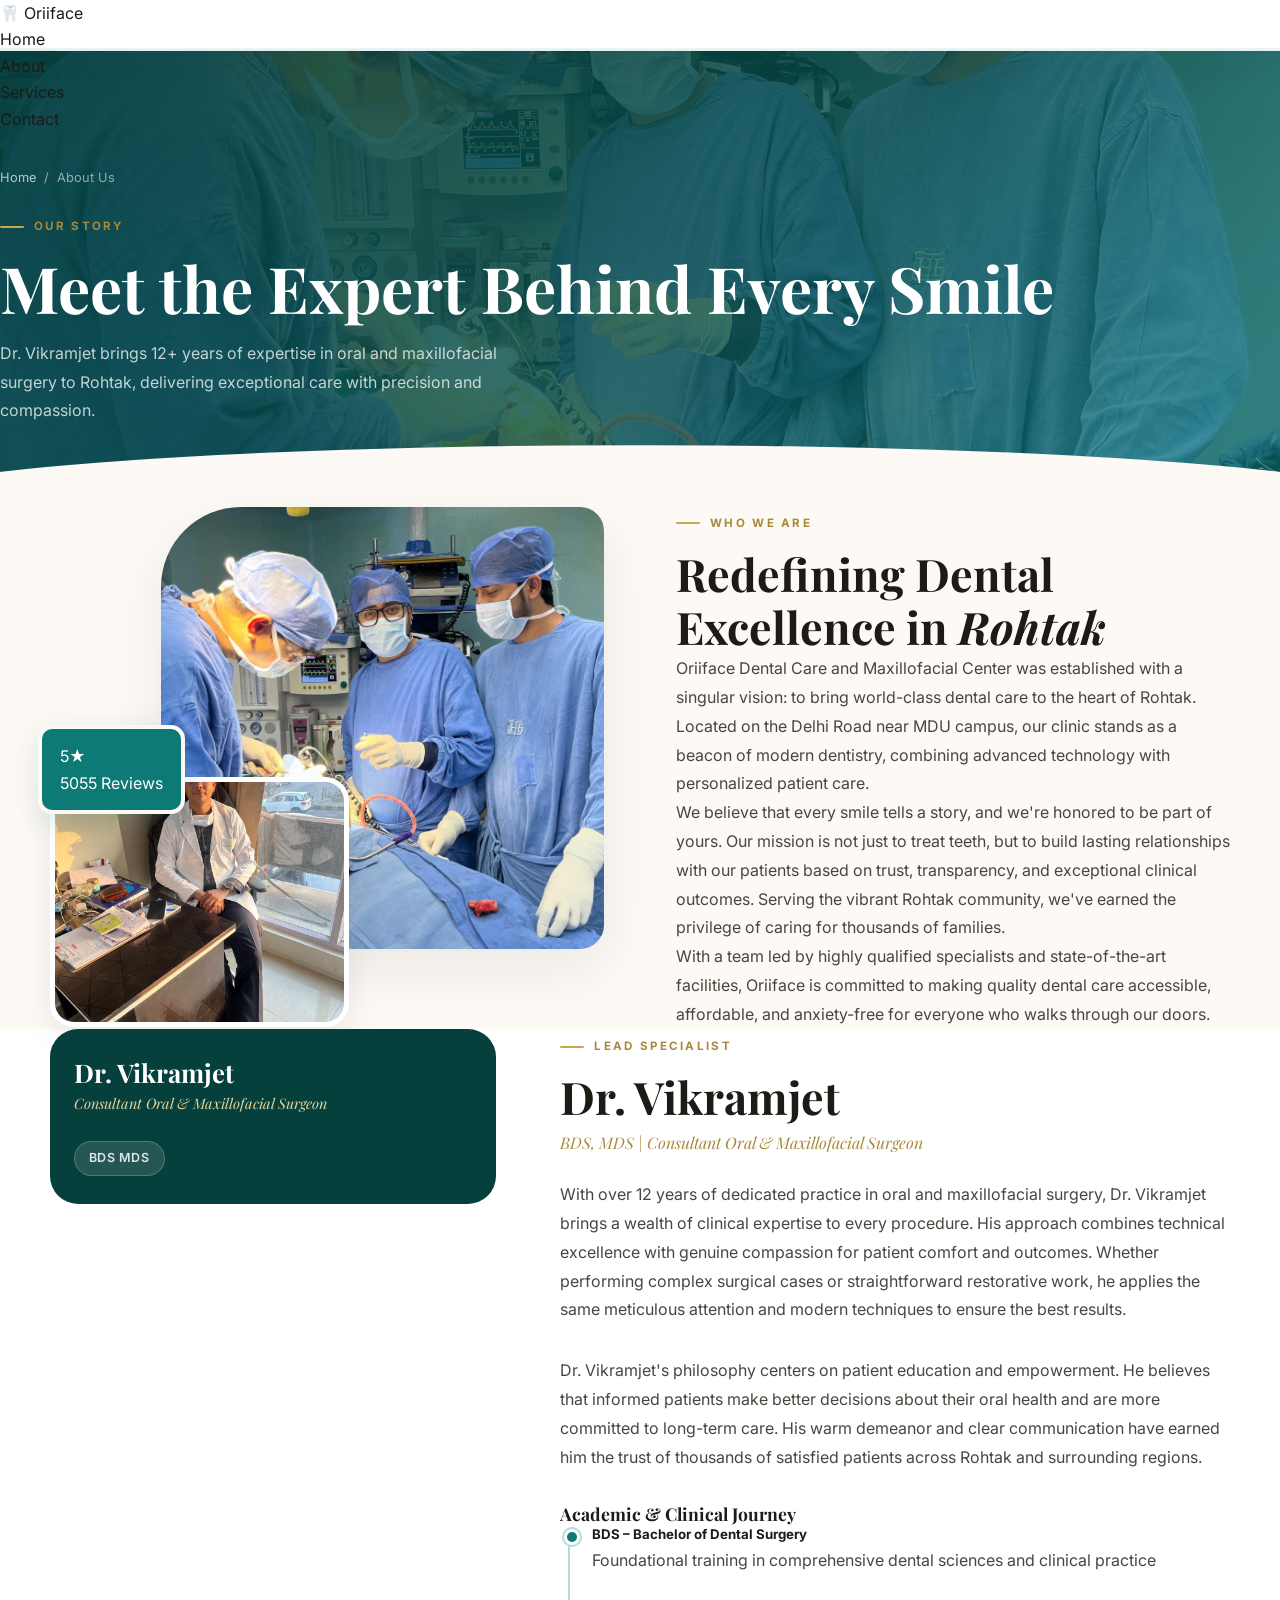
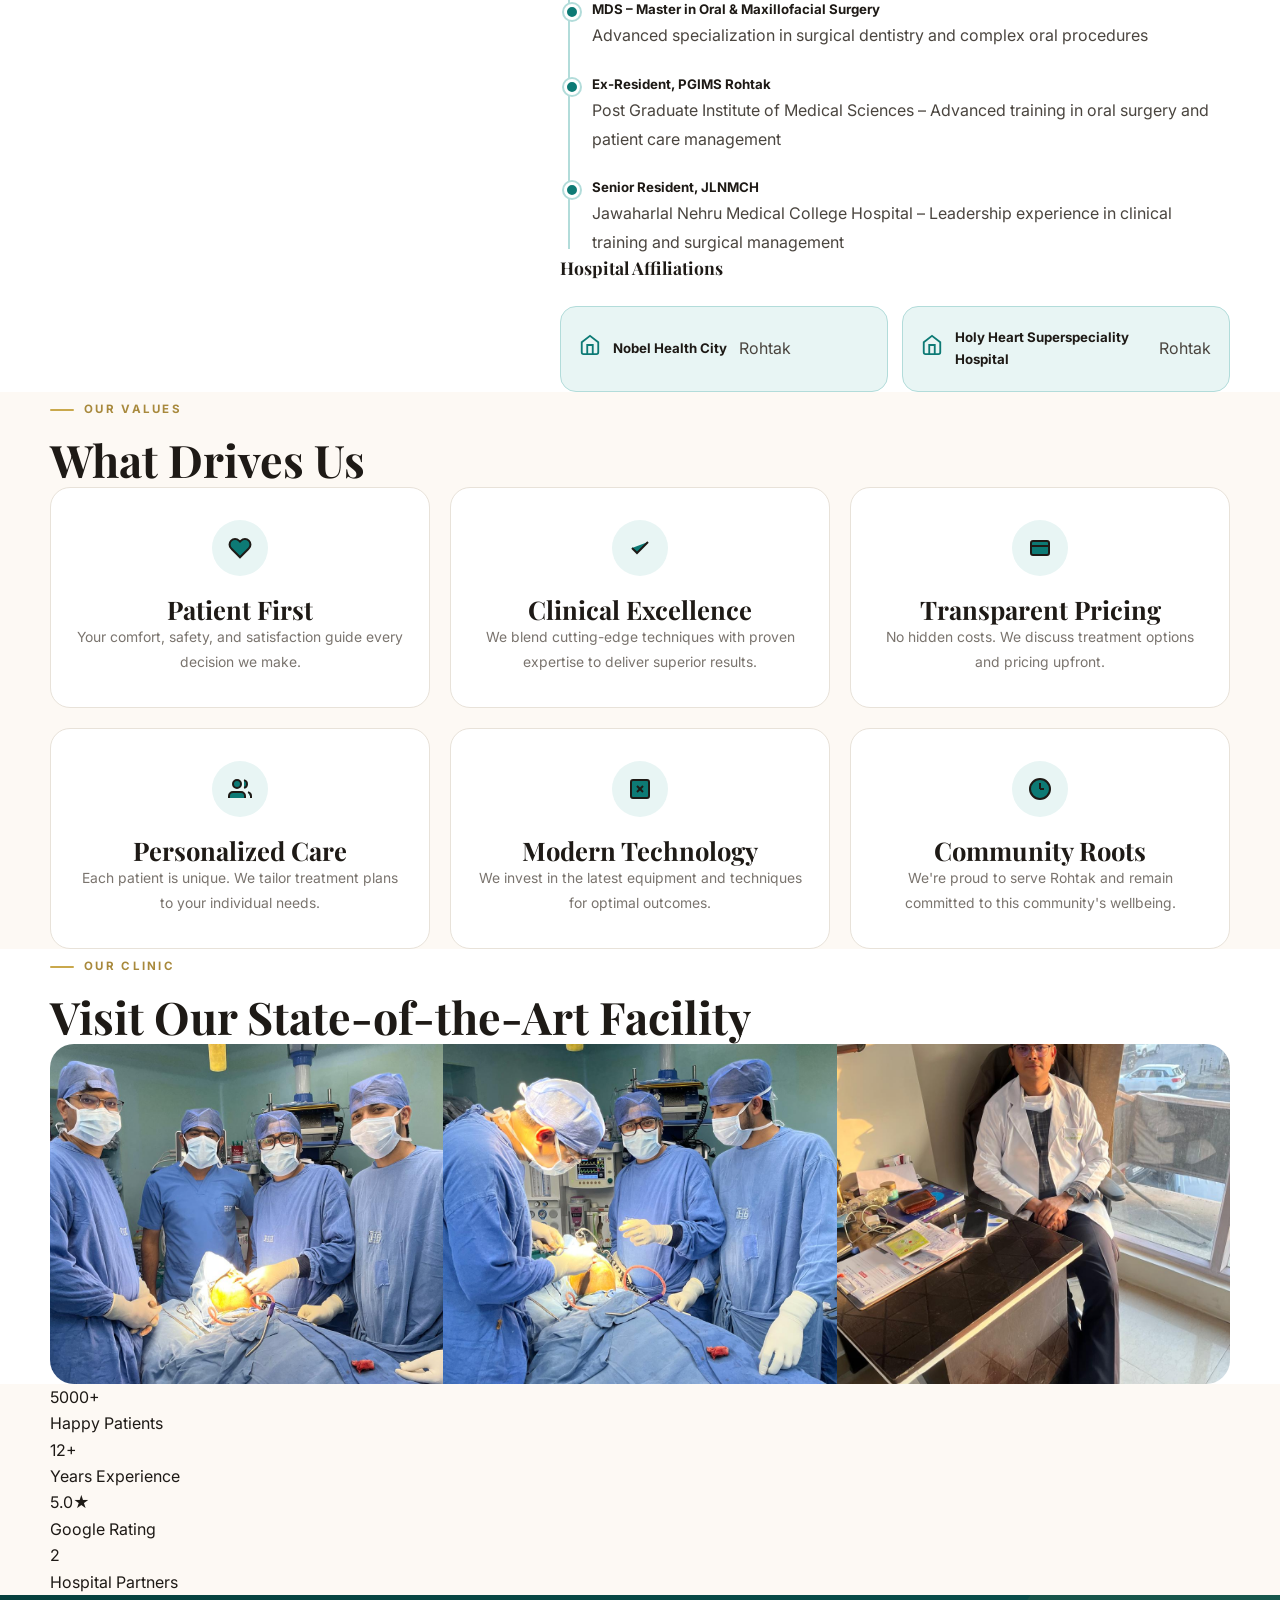
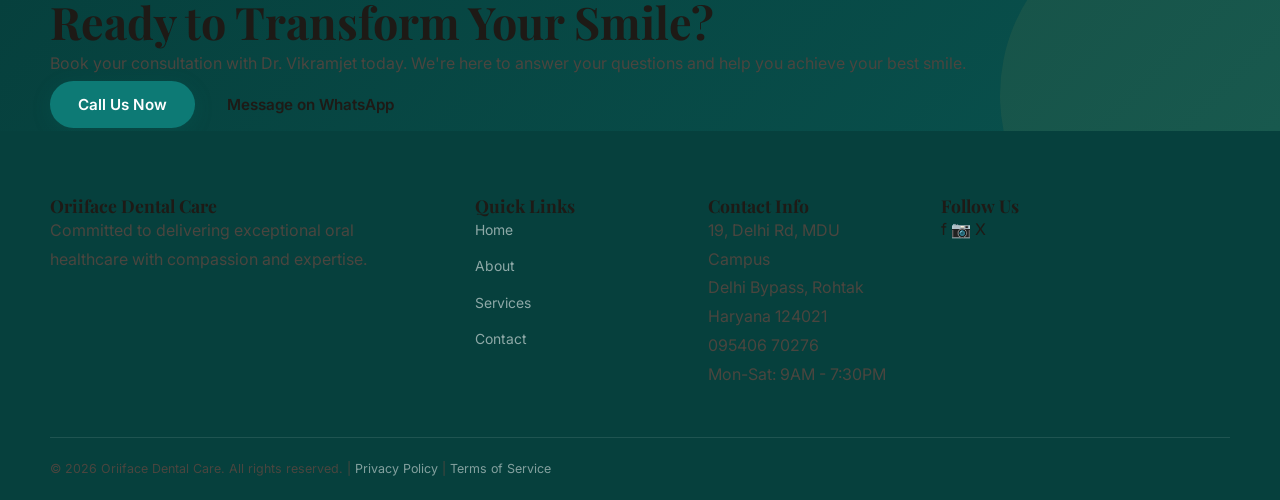
==== commit 179f0671: "Full redesign: Warm & Welcoming theme, real clinic photos, Dr. Vikramjet credentials, local SEO" ====
--- a/about.html
+++ b/about.html
@@ -1,408 +1,377 @@
 <!DOCTYPE html>
 <html lang="en">
 <head>
-  <meta charset="UTF-8" />
-  <meta name="viewport" content="width=device-width, initial-scale=1.0" />
-
-  <!-- ═══ SEO ═══ -->
-  <title>About Us | Oriiface Dental Care & Maxillofacial Center, Rohtak</title>
-  <meta name="description" content="Meet the expert dental team behind Oriiface Dental Care in Rohtak, Haryana. Experienced dentists, modern clinic near MDU Delhi Road. Compassionate, patient-first dental care." />
-  <meta name="keywords" content="about Oriiface dental Rohtak, dentist Rohtak Haryana, dental specialist Rohtak, dental team Rohtak, Oriiface dental clinic about" />
-  <link rel="canonical" href="https://oriiface.in/about.html" />
-  <meta property="og:title" content="About Oriiface Dental Care | Rohtak's Trusted Dental Clinic" />
-  <meta property="og:description" content="Learn about our experienced dental team, our modern clinic in Rohtak, and our commitment to compassionate, patient-first care." />
-  <meta property="og:url" content="https://oriiface.in/about.html" />
-
-  <link rel="stylesheet" href="css/style.css" />
-  <link rel="preconnect" href="https://fonts.googleapis.com" />
-  <link rel="preconnect" href="https://fonts.gstatic.com" crossorigin />
+    <meta charset="UTF-8">
+    <meta name="viewport" content="width=device-width, initial-scale=1.0">
+    <meta name="description" content="Learn about Dr. Vikramjet, BDS MDS Oral and Maxillofacial Surgeon with 12+ years experience. Ex-Resident at PGIMS Rohtak. Visit Oriiface Dental Care in Rohtak today.">
+    <meta name="keywords" content="dentist Rohtak, oral surgeon Rohtak, Dr. Vikramjet, dental specialist, maxillofacial surgeon, dental care Rohtak">
+    <meta name="author" content="Oriiface Dental Care">
+    <meta property="og:type" content="website">
+    <meta property="og:title" content="About Dr. Vikramjet | Oriiface Dental Care Rohtak">
+    <meta property="og:description" content="Meet Dr. Vikramjet, BDS MDS Consultant Oral & Maxillofacial Surgeon with 12+ years experience and 5000+ satisfied patients.">
+    <meta property="og:image" content="images/clinic-2.jpg">
+    <meta property="og:url" content="https://oriiface.in/about.html">
+    <link rel="canonical" href="https://oriiface.in/about.html">
+    <title>About Dr. Vikramjet | Oriiface Dental Care Rohtak</title>
+    <link rel="stylesheet" href="css/style.css">
 </head>
 <body>
 
-<!-- NAVIGATION -->
-<nav class="navbar" aria-label="Main navigation">
-  <div class="container nav-inner">
-    <a href="index.html" class="nav-logo" aria-label="Oriiface Home">
-      <div class="nav-logo-icon"><svg viewBox="0 0 24 24"><path d="M12 2C9.5 2 7.5 3.8 7 6.2c-.3 1.2-.5 2.5-.8 3.6C5.8 11.5 5 12.8 5 14.5c0 2.4 1.6 4.5 4 5.2.4.1.8.3 1.2.3h3.6c.4 0 .8-.1 1.2-.3 2.4-.7 4-2.8 4-5.2 0-1.7-.8-3-1.2-4.7-.3-1.1-.5-2.4-.8-3.6C16.5 3.8 14.5 2 12 2z"/></svg></div>
-      <div class="nav-logo-text">Oriiface<span>Dental &amp; Maxillofacial</span></div>
+    <!-- Navigation -->
+    <nav class="navbar">
+        <div class="nav-container">
+            <div class="nav-logo">
+                <a href="index.html">
+                    <span class="logo-icon">🦷</span>
+                    <span class="logo-text">Oriiface</span>
+                </a>
+            </div>
+            <ul class="nav-menu">
+                <li class="nav-item">
+                    <a href="index.html" class="nav-link">Home</a>
+                </li>
+                <li class="nav-item">
+                    <a href="about.html" class="nav-link active">About</a>
+                </li>
+                <li class="nav-item">
+                    <a href="services.html" class="nav-link">Services</a>
+                </li>
+                <li class="nav-item">
+                    <a href="#contact" class="nav-link">Contact</a>
+                </li>
+            </ul>
+            <div class="hamburger">
+                <span class="bar"></span>
+                <span class="bar"></span>
+                <span class="bar"></span>
+            </div>
+        </div>
+    </nav>
+
+    <!-- Mobile Menu -->
+    <div class="mobile-menu">
+        <ul class="mobile-menu-list">
+            <li><a href="index.html" class="mobile-menu-link">Home</a></li>
+            <li><a href="about.html" class="mobile-menu-link active">About</a></li>
+            <li><a href="services.html" class="mobile-menu-link">Services</a></li>
+            <li><a href="#contact" class="mobile-menu-link">Contact</a></li>
+        </ul>
+    </div>
+
+    <!-- WhatsApp Float Button -->
+    <a href="https://wa.me/919540670276" class="whatsapp-float" target="_blank" title="Chat on WhatsApp">
+        <svg width="24" height="24" viewBox="0 0 24 24" fill="none" stroke="currentColor" stroke-width="2">
+            <path d="M21 15a2 2 0 0 1-2 2H7l-4 4V5a2 2 0 0 1 2-2h14a2 2 0 0 1 2 2z"></path>
+        </svg>
     </a>
-    <div class="nav-links">
-      <a href="index.html">Home</a>
-      <a href="services.html">Services</a>
-      <a href="about.html" class="active">About</a>
-      <a href="contact.html">Contact</a>
-    </div>
-    <div class="nav-cta">
-      <a href="tel:+919540670276" class="btn btn-outline" style="padding:10px 20px;color:rgba(255,255,255,0.9);border-color:rgba(255,255,255,0.45);">
-        <svg viewBox="0 0 24 24"><path fill="currentColor" d="M6.6 10.8c1.4 2.8 3.8 5.1 6.6 6.6l2.2-2.2c.3-.3.7-.4 1-.2 1.1.4 2.3.6 3.6.6.6 0 1 .4 1 1V20c0 .6-.4 1-1 1-9.4 0-17-7.6-17-17 0-.6.4-1 1-1h3.5c.6 0 1 .4 1 1 0 1.3.2 2.5.6 3.6.1.3 0 .7-.2 1L6.6 10.8z"/></svg>
-        095406 70276
-      </a>
-      <a href="contact.html" class="btn btn-gold">Book Appointment</a>
-    </div>
-    <button class="hamburger" aria-label="Toggle menu" aria-expanded="false"><span></span><span></span><span></span></button>
-  </div>
-</nav>
-<div class="mobile-menu" role="navigation">
-  <a href="index.html">Home</a>
-  <a href="services.html">Services</a>
-  <a href="about.html">About Us</a>
-  <a href="contact.html">Contact</a>
-  <a href="contact.html" class="btn btn-gold">Book Appointment</a>
-</div>
-
-<!-- PAGE HERO -->
-<section class="page-hero" aria-label="About hero">
-  <div class="container">
-    <nav class="breadcrumb" aria-label="Breadcrumb">
-      <a href="index.html">Home</a>
-      <svg viewBox="0 0 24 24"><path d="M9 18l6-6-6-6"/></svg>
-      <span>About Us</span>
-    </nav>
-    <p class="section-label">Our Story</p>
-    <h1>The People Behind<br>Your Healthy Smile</h1>
-    <p>A passionate team of dental specialists committed to making world-class dental care accessible, comfortable, and affordable for every patient in Rohtak.</p>
-  </div>
-</section>
-
-
-<!-- ══════════════════════════════════════
-     CLINIC STORY
-══════════════════════════════════════ -->
-<section class="section section-alt" aria-labelledby="story-heading">
-  <div class="container">
-    <div class="about-story-grid">
-
-      <!-- Visual -->
-      <div class="about-story-visual reveal">
-        <div class="about-img-main">
-          <svg viewBox="0 0 24 24"><path d="M12 2C9.5 2 7.5 3.8 7 6.2c-.3 1.2-.5 2.5-.8 3.6C5.8 11.5 5 12.8 5 14.5c0 2.4 1.6 4.5 4 5.2.4.1.8.3 1.2.3h3.6c.4 0 .8-.1 1.2-.3 2.4-.7 4-2.8 4-5.2 0-1.7-.8-3-1.2-4.7-.3-1.1-.5-2.4-.8-3.6C16.5 3.8 14.5 2 12 2z"/></svg>
-          <span>Clinic Photo</span>
-        </div>
-        <div class="about-img-accent">
-          <strong>5★</strong>
-          <span>Google Rated<br>5,055 Reviews</span>
-        </div>
-      </div>
-
-      <!-- Content -->
-      <div class="about-story-content reveal reveal-delay-2">
-        <p class="section-label">Who We Are</p>
-        <h2 class="section-title" id="story-heading">Rohtak's Trusted Dental<br>Care <em>Since Day One</em></h2>
-        <p class="section-sub">Born out of a vision to bring specialist-grade dental care to Rohtak, Oriiface has grown into one of the most trusted names in dental health in Haryana.</p>
-        <p>Located at 19, Delhi Road near Maharshi Dayanand University, we built Oriiface Dental Care &amp; Maxillofacial Center with a single goal: to treat every patient the way we'd want our own family treated. With compassion. With precision. With honesty.</p>
-        <p style="margin-top:16px;">Our clinic combines the latest dental technology with a warm, welcoming environment — because we believe going to the dentist shouldn't feel intimidating. Whether it's your child's first check-up or a complex implant procedure, we approach every case with the same level of care and expertise.</p>
-        <p style="margin-top:16px;">Over the years, we've built our reputation patient by patient — and with 5,055+ five-star Google reviews, our patients speak for us better than we ever could.</p>
-        <div class="mt-24" style="display:flex; gap:16px; flex-wrap:wrap;">
-          <a href="contact.html" class="btn btn-primary">Book an Appointment</a>
-          <a href="services.html" class="btn btn-outline">Our Services</a>
-        </div>
-      </div>
-
-    </div>
-  </div>
-</section>
-
-
-<!-- ══════════════════════════════════════
-     STATS
-══════════════════════════════════════ -->
-<section class="section" style="padding: 0 0 80px;" aria-label="Clinic statistics">
-  <div class="container">
-    <div class="stats-row reveal">
-      <div class="stat-item">
-        <strong data-count="5055" data-suffix="+">0</strong>
-        <span>Patients Served</span>
-      </div>
-      <div class="stat-item">
-        <strong data-count="5.0" data-suffix="★">0</strong>
-        <span>Google Rating</span>
-      </div>
-      <div class="stat-item">
-        <strong data-count="4.9" data-suffix="/5">0</strong>
-        <span>Justdial Rating</span>
-      </div>
-      <div class="stat-item">
-        <strong data-count="12" data-suffix="+">0</strong>
-        <span>Specialties</span>
-      </div>
-    </div>
-  </div>
-</section>
-
-
-<!-- ══════════════════════════════════════
-     CORE VALUES
-══════════════════════════════════════ -->
-<section class="section section-alt" aria-labelledby="values-heading">
-  <div class="container">
-    <div class="text-center reveal">
-      <p class="section-label">What Drives Us</p>
-      <h2 id="values-heading">Our Core <em>Values</em></h2>
-      <p class="section-sub">Everything we do at Oriiface is guided by these principles — from how we design our clinic to how we talk to our patients.</p>
-    </div>
-
-    <div class="values-grid mt-40">
-      <div class="value-card reveal reveal-delay-1">
-        <div class="value-icon">
-          <svg viewBox="0 0 24 24"><path d="M20.84 4.61a5.5 5.5 0 0 0-7.78 0L12 5.67l-1.06-1.06a5.5 5.5 0 0 0-7.78 7.78l1.06 1.06L12 21.23l7.78-7.78 1.06-1.06a5.5 5.5 0 0 0 0-7.78z"/></svg>
-        </div>
-        <h4>Patient First</h4>
-        <p>Every decision we make — from treatment planning to scheduling — is made with your comfort and well-being as the top priority.</p>
-      </div>
-
-      <div class="value-card reveal reveal-delay-2">
-        <div class="value-icon">
-          <svg viewBox="0 0 24 24"><path d="M12 22s8-4 8-10V5l-8-3-8 3v7c0 6 8 10 8 10z"/></svg>
-        </div>
-        <h4>Clinical Excellence</h4>
-        <p>We invest continuously in education, technology, and training so our patients receive care that meets international standards.</p>
-      </div>
-
-      <div class="value-card reveal reveal-delay-3">
-        <div class="value-icon">
-          <svg viewBox="0 0 24 24"><line x1="12" y1="1" x2="12" y2="23"/><path d="M17 5H9.5a3.5 3.5 0 0 0 0 7h5a3.5 3.5 0 0 1 0 7H6"/></svg>
-        </div>
-        <h4>Transparent Pricing</h4>
-        <p>No hidden costs, no surprises. We discuss treatment costs upfront so you can make informed decisions without pressure.</p>
-      </div>
-
-      <div class="value-card reveal reveal-delay-1">
-        <div class="value-icon">
-          <svg viewBox="0 0 24 24"><path d="M17 21v-2a4 4 0 0 0-4-4H5a4 4 0 0 0-4 4v2"/><circle cx="9" cy="7" r="4"/><path d="M23 21v-2a4 4 0 0 0-3-3.87"/><path d="M16 3.13a4 4 0 0 1 0 7.75"/></svg>
-        </div>
-        <h4>Personalized Care</h4>
-        <p>No two smiles are the same. We create individual treatment plans tailored to your unique dental health and aesthetic goals.</p>
-      </div>
-
-      <div class="value-card reveal reveal-delay-2">
-        <div class="value-icon">
-          <svg viewBox="0 0 24 24"><polyline points="22 12 18 12 15 21 9 3 6 12 2 12"/></svg>
-        </div>
-        <h4>Modern Technology</h4>
-        <p>Digital X-rays, rotary endodontics, and advanced sterilization protocols — the latest tools for the safest, most efficient care.</p>
-      </div>
-
-      <div class="value-card reveal reveal-delay-3">
-        <div class="value-icon">
-          <svg viewBox="0 0 24 24"><path d="M3 9l9-7 9 7v11a2 2 0 0 1-2 2H5a2 2 0 0 1-2-2z"/><polyline points="9 22 9 12 15 12 15 22"/></svg>
-        </div>
-        <h4>Community Roots</h4>
-        <p>We are proud members of the Rohtak community. Giving back through education, awareness camps, and accessible pricing is who we are.</p>
-      </div>
-    </div>
-  </div>
-</section>
-
-
-<!-- ══════════════════════════════════════
-     OUR TEAM
-══════════════════════════════════════ -->
-<section class="section" aria-labelledby="team-heading">
-  <div class="container">
-    <div class="text-center reveal">
-      <p class="section-label">Meet the Team</p>
-      <h2 id="team-heading">The Specialists Behind<br>Every <em>Healthy Smile</em></h2>
-      <p class="section-sub">Our qualified, experienced team is here to guide you through every step of your dental journey with skill and care.</p>
-    </div>
-
-    <div class="team-grid mt-40">
-
-      <div class="team-card reveal reveal-delay-1">
-        <div class="team-photo">
-          <svg viewBox="0 0 24 24"><path d="M20 21v-2a4 4 0 0 0-4-4H8a4 4 0 0 0-4 4v2"/><circle cx="12" cy="7" r="4"/></svg>
-        </div>
-        <div class="team-info">
-          <h4>Dr. (Name)</h4>
-          <p class="team-role">Lead Dentist &amp; Maxillofacial Specialist</p>
-          <p>BDS, MDS — Oral &amp; Maxillofacial Surgery. 10+ years of experience in complex dental and jaw procedures.</p>
-        </div>
-      </div>
-
-      <div class="team-card reveal reveal-delay-2">
-        <div class="team-photo">
-          <svg viewBox="0 0 24 24"><path d="M20 21v-2a4 4 0 0 0-4-4H8a4 4 0 0 0-4 4v2"/><circle cx="12" cy="7" r="4"/></svg>
-        </div>
-        <div class="team-info">
-          <h4>Dr. (Name)</h4>
-          <p class="team-role">Cosmetic &amp; Restorative Dentist</p>
-          <p>BDS, MDS — Prosthodontics. Specialist in smile design, implants, crowns, and full-mouth rehabilitation.</p>
-        </div>
-      </div>
-
-      <div class="team-card reveal reveal-delay-3">
-        <div class="team-photo">
-          <svg viewBox="0 0 24 24"><path d="M20 21v-2a4 4 0 0 0-4-4H8a4 4 0 0 0-4 4v2"/><circle cx="12" cy="7" r="4"/></svg>
-        </div>
-        <div class="team-info">
-          <h4>Dr. (Name)</h4>
-          <p class="team-role">Orthodontist</p>
-          <p>BDS, MDS — Orthodontics &amp; Dentofacial Orthopaedics. Expert in braces, aligners, and jaw alignment therapy.</p>
-        </div>
-      </div>
-
-      <div class="team-card reveal reveal-delay-1">
-        <div class="team-photo">
-          <svg viewBox="0 0 24 24"><path d="M20 21v-2a4 4 0 0 0-4-4H8a4 4 0 0 0-4 4v2"/><circle cx="12" cy="7" r="4"/></svg>
-        </div>
-        <div class="team-info">
-          <h4>Dr. (Name)</h4>
-          <p class="team-role">Paediatric &amp; Preventive Dentist</p>
-          <p>BDS — Pedodontics. Gentle, child-friendly specialist making dental visits positive for little ones.</p>
-        </div>
-      </div>
-
-    </div>
-
-    <div class="text-center mt-40 reveal" style="padding: 32px; background: var(--teal-pale); border-radius: var(--radius-md); border: 1px dashed var(--teal-light);">
-      <p style="font-size:0.9rem; color:var(--text-light);">
-        <strong style="color:var(--teal);">Note for client:</strong> Replace the placeholder doctor names and photos above with your actual team's names, qualifications, and photos to maximize trust and SEO benefit.
-      </p>
-    </div>
-
-  </div>
-</section>
-
-
-<!-- ══════════════════════════════════════
-     CLINIC HIGHLIGHTS
-══════════════════════════════════════ -->
-<section class="section section-alt" aria-labelledby="clinic-heading">
-  <div class="container">
-    <div class="why-grid">
-      <div class="reveal">
-        <p class="section-label">Our Clinic</p>
-        <h2 class="section-title" id="clinic-heading">A Clinic Designed<br>For Your <em>Comfort</em></h2>
-        <p style="color:var(--text-mid); margin-bottom:28px;">We designed Oriiface from the ground up to be a space where patients feel safe, comfortable, and cared for — not a sterile, clinical box that triggers anxiety.</p>
-        <div class="why-list">
-          <div class="why-item">
-            <div class="why-num">
-              <svg viewBox="0 0 24 24" style="width:20px;height:20px;fill:var(--gold-dark)"><path d="M22 11.08V12a10 10 0 1 1-5.93-9.14"/><polyline points="22 4 12 14.01 9 11.01"/></svg>
-            </div>
-            <div>
-              <h4>Fully Sterilized Environment</h4>
-              <p>International-grade autoclave sterilization and single-use instruments for every patient, every time.</p>
-            </div>
-          </div>
-          <div class="why-item">
-            <div class="why-num">
-              <svg viewBox="0 0 24 24" style="width:20px;height:20px;fill:var(--gold-dark)"><path d="M22 11.08V12a10 10 0 1 1-5.93-9.14"/><polyline points="22 4 12 14.01 9 11.01"/></svg>
-            </div>
-            <div>
-              <h4>Digital Diagnostic Equipment</h4>
-              <p>Digital OPG, RVG X-rays, and intraoral cameras for faster, more accurate diagnosis with minimal radiation.</p>
-            </div>
-          </div>
-          <div class="why-item">
-            <div class="why-num">
-              <svg viewBox="0 0 24 24" style="width:20px;height:20px;fill:var(--gold-dark)"><path d="M22 11.08V12a10 10 0 1 1-5.93-9.14"/><polyline points="22 4 12 14.01 9 11.01"/></svg>
-            </div>
-            <div>
-              <h4>Accessible Location</h4>
-              <p>Just off Delhi Road at MDU Delhi Bypass, Rohtak — easy parking and accessible by auto, bike, and bus.</p>
-            </div>
-          </div>
-          <div class="why-item">
-            <div class="why-num">
-              <svg viewBox="0 0 24 24" style="width:20px;height:20px;fill:var(--gold-dark)"><path d="M22 11.08V12a10 10 0 1 1-5.93-9.14"/><polyline points="22 4 12 14.01 9 11.01"/></svg>
-            </div>
-            <div>
-              <h4>Multilingual Staff</h4>
-              <p>We speak Hindi and English — our team communicates clearly so you fully understand your treatment plan.</p>
-            </div>
-          </div>
-        </div>
-      </div>
-
-      <div class="why-visual reveal reveal-delay-2">
-        <div class="why-img-block">
-          <div class="why-img-placeholder">
-            <svg viewBox="0 0 24 24"><path d="M3 9l9-7 9 7v11a2 2 0 0 1-2 2H5a2 2 0 0 1-2-2z"/></svg>
-            <p>Clinic Interior Photo</p>
-          </div>
-          <div class="why-badge">
-            <strong>15+</strong>
-            <span>Years Combined<br>Experience</span>
-          </div>
-        </div>
-      </div>
-
-    </div>
-  </div>
-</section>
-
-
-<!-- CTA BAND -->
-<section class="cta-band" aria-label="Contact CTA">
-  <div class="container">
-    <div class="cta-inner">
-      <div class="reveal">
-        <h2>Come Visit Us in Rohtak</h2>
-        <p>We'd love to meet you. Book a consultation and experience the Oriiface difference for yourself.</p>
-      </div>
-      <div class="reveal reveal-delay-2" style="display:flex;gap:16px;flex-wrap:wrap;align-items:center;">
-        <a href="contact.html" class="btn btn-primary">
-          Book Appointment
-          <svg viewBox="0 0 24 24" fill="none" stroke="currentColor" stroke-width="2.5"><path d="M5 12h14M12 5l7 7-7 7"/></svg>
-        </a>
-        <a href="tel:+919540670276" class="btn" style="background:rgba(255,255,255,0.2);color:white;">
-          <svg viewBox="0 0 24 24"><path fill="currentColor" d="M6.6 10.8c1.4 2.8 3.8 5.1 6.6 6.6l2.2-2.2c.3-.3.7-.4 1-.2 1.1.4 2.3.6 3.6.6.6 0 1 .4 1 1V20c0 .6-.4 1-1 1-9.4 0-17-7.6-17-17 0-.6.4-1 1-1h3.5c.6 0 1 .4 1 1 0 1.3.2 2.5.6 3.6.1.3 0 .7-.2 1L6.6 10.8z"/></svg>
-          Call 095406 70276
-        </a>
-      </div>
-    </div>
-  </div>
-</section>
-
-<!-- FOOTER -->
-<footer class="footer" aria-label="Site footer">
-  <div class="container">
-    <div class="footer-grid">
-      <div class="footer-brand">
-        <div class="footer-logo">
-          <div class="nav-logo-icon"><svg viewBox="0 0 24 24"><path d="M12 2C9.5 2 7.5 3.8 7 6.2c-.3 1.2-.5 2.5-.8 3.6C5.8 11.5 5 12.8 5 14.5c0 2.4 1.6 4.5 4 5.2.4.1.8.3 1.2.3h3.6c.4 0 .8-.1 1.2-.3 2.4-.7 4-2.8 4-5.2 0-1.7-.8-3-1.2-4.7-.3-1.1-.5-2.4-.8-3.6C16.5 3.8 14.5 2 12 2z"/></svg></div>
-          <div class="nav-logo-text">Oriiface<span>Dental &amp; Maxillofacial</span></div>
-        </div>
-        <p>Rohtak's trusted dental care center serving the community with compassion, skill, and modern technology on Delhi Road near MDU.</p>
-        <div class="footer-social">
-          <a href="#" aria-label="Facebook"><svg viewBox="0 0 24 24"><path d="M18 2h-3a5 5 0 0 0-5 5v3H7v4h3v8h4v-8h3l1-4h-4V7a1 1 0 0 1 1-1h3z"/></svg></a>
-          <a href="#" aria-label="Instagram"><svg viewBox="0 0 24 24"><rect x="2" y="2" width="20" height="20" rx="5" ry="5"/><path d="M16 11.37A4 4 0 1 1 12.63 8 4 4 0 0 1 16 11.37z"/><line x1="17.5" y1="6.5" x2="17.51" y2="6.5"/></svg></a>
-          <a href="https://maps.google.com/?q=Oriiface+Dental+Care+Rohtak" target="_blank" rel="noopener" aria-label="Google Maps"><svg viewBox="0 0 24 24"><path d="M21 10c0 7-9 13-9 13s-9-6-9-13a9 9 0 0 1 18 0z"/><circle cx="12" cy="10" r="3"/></svg></a>
-        </div>
-      </div>
-      <div class="footer-col">
-        <h5>Quick Links</h5>
-        <ul>
-          <li><a href="index.html">Home</a></li>
-          <li><a href="services.html">Our Services</a></li>
-          <li><a href="about.html">About Us</a></li>
-          <li><a href="contact.html">Book Appointment</a></li>
-        </ul>
-      </div>
-      <div class="footer-col">
-        <h5>Treatments</h5>
-        <ul>
-          <li><a href="services.html#implants">Dental Implants</a></li>
-          <li><a href="services.html#rct">Root Canal</a></li>
-          <li><a href="services.html#smile">Smile Design</a></li>
-          <li><a href="services.html#ortho">Orthodontics</a></li>
-          <li><a href="services.html#cosmetic">Cosmetic Dentistry</a></li>
-          <li><a href="services.html#general">General Dentistry</a></li>
-        </ul>
-      </div>
-      <div class="footer-col">
-        <h5>Find Us</h5>
-        <div class="footer-contact-item"><svg viewBox="0 0 24 24"><path d="M21 10c0 7-9 13-9 13s-9-6-9-13a9 9 0 0 1 18 0z"/><circle cx="12" cy="10" r="3"/></svg><span>19, Delhi Rd, MDU Campus, Delhi Bypass, Rohtak, Haryana 124021</span></div>
-        <div class="footer-contact-item"><svg viewBox="0 0 24 24"><path d="M22 16.92v3a2 2 0 0 1-2.18 2A19.79 19.79 0 0 1 11.27 18a19.5 19.5 0 0 1-6-6A19.79 19.79 0 0 1 2.12 3.18 2 2 0 0 1 4.11 1h3a2 2 0 0 1 2 1.72 12.84 12.84 0 0 0 .7 2.81 2 2 0 0 1-.45 2.11L8.09 9.91a16 16 0 0 0 6 6l1.27-1.27a2 2 0 0 1 2.11-.45 12.84 12.84 0 0 0 2.81.7A2 2 0 0 1 22 16.92z"/></svg><span><a href="tel:+919540670276">095406 70276</a></span></div>
-        <div class="footer-contact-item"><svg viewBox="0 0 24 24"><circle cx="12" cy="12" r="10"/><polyline points="12 6 12 12 16 14"/></svg><span>Mon–Sat: 9:00 AM – 7:30 PM</span></div>
-      </div>
-    </div>
-    <div class="footer-bottom">
-      <span>© 2025 Oriiface Dental Care &amp; Maxillofacial Center, Rohtak. All rights reserved.</span>
-      <span>19, Delhi Rd, Rohtak, Haryana 124021 · <a href="tel:+919540670276">095406 70276</a></span>
-    </div>
-  </div>
-</footer>
-
-<script src="js/main.js"></script>
+
+    <!-- Page Hero -->
+    <section class="page-hero about-bg">
+        <div class="page-hero-bg" style="background-image: url('images/clinic-2.jpg');"></div>
+        <div class="page-hero-overlay"></div>
+        <div class="page-hero-content">
+            <div class="breadcrumb">
+                <a href="index.html">Home</a>
+                <span>/</span>
+                <span>About Us</span>
+            </div>
+            <span class="eyebrow">Our Story</span>
+            <h1>Meet the Expert Behind Every Smile</h1>
+            <p class="hero-subtitle">Dr. Vikramjet brings 12+ years of expertise in oral and maxillofacial surgery to Rohtak, delivering exceptional care with precision and compassion.</p>
+        </div>
+        <div class="page-hero-wave"></div>
+    </section>
+
+    <!-- About Story Section -->
+    <section class="about-story-section">
+        <div class="container">
+            <div class="about-story-grid">
+                <!-- Left Column: Images and Badge -->
+                <div class="about-imgs">
+                    <div class="about-img-big">
+                        <img src="images/clinic-2.jpg" alt="Oriiface Dental Care Clinic">
+                    </div>
+                    <div class="about-img-sm">
+                        <img src="images/clinic-3.jpg" alt="Dental Care Services">
+                    </div>
+                    <div class="about-stat-badge">
+                        <div class="badge-stars">5★</div>
+                        <div class="badge-count">5055 Reviews</div>
+                    </div>
+                </div>
+
+                <!-- Right Column: Story Content -->
+                <div class="about-content">
+                    <span class="eyebrow">Who We Are</span>
+                    <h2>Redefining Dental Excellence in <em>Rohtak</em></h2>
+                    <p>Oriiface Dental Care and Maxillofacial Center was established with a singular vision: to bring world-class dental care to the heart of Rohtak. Located on the Delhi Road near MDU campus, our clinic stands as a beacon of modern dentistry, combining advanced technology with personalized patient care.</p>
+                    <p>We believe that every smile tells a story, and we're honored to be part of yours. Our mission is not just to treat teeth, but to build lasting relationships with our patients based on trust, transparency, and exceptional clinical outcomes. Serving the vibrant Rohtak community, we've earned the privilege of caring for thousands of families.</p>
+                    <p>With a team led by highly qualified specialists and state-of-the-art facilities, Oriiface is committed to making quality dental care accessible, affordable, and anxiety-free for everyone who walks through our doors.</p>
+                </div>
+            </div>
+        </div>
+    </section>
+
+    <!-- Doctor Full Profile Section -->
+    <section class="doc-profile">
+        <div class="container">
+            <div class="doc-profile-grid">
+                <!-- Left Column: Doctor Photo Card -->
+                <div class="doc-photo-card">
+                    <div class="doc-photo-bg" style="background-image: url('images/clinic-1.jpg');"></div>
+                    <div class="doc-photo-info">
+                        <h3>Dr. Vikramjet</h3>
+                        <p class="doc-role">Consultant Oral & Maxillofacial Surgeon</p>
+                        <div class="qual-badge">
+                            <span>BDS</span>
+                            <span>MDS</span>
+                        </div>
+                    </div>
+                </div>
+
+                <!-- Right Column: Doctor Details -->
+                <div class="doc-detail">
+                    <span class="eyebrow">Lead Specialist</span>
+                    <h2>Dr. Vikramjet</h2>
+                    <div class="doc-title-line">BDS, MDS | Consultant Oral & Maxillofacial Surgeon</div>
+
+                    <p>With over 12 years of dedicated practice in oral and maxillofacial surgery, Dr. Vikramjet brings a wealth of clinical expertise to every procedure. His approach combines technical excellence with genuine compassion for patient comfort and outcomes. Whether performing complex surgical cases or straightforward restorative work, he applies the same meticulous attention and modern techniques to ensure the best results.</p>
+
+                    <p>Dr. Vikramjet's philosophy centers on patient education and empowerment. He believes that informed patients make better decisions about their oral health and are more committed to long-term care. His warm demeanor and clear communication have earned him the trust of thousands of satisfied patients across Rohtak and surrounding regions.</p>
+
+                    <h4>Academic & Clinical Journey</h4>
+                    <div class="timeline">
+                        <div class="tl-item">
+                            <div class="tl-dot"></div>
+                            <div class="tl-content">
+                                <h5>BDS – Bachelor of Dental Surgery</h5>
+                                <p>Foundational training in comprehensive dental sciences and clinical practice</p>
+                            </div>
+                        </div>
+                        <div class="tl-item">
+                            <div class="tl-dot"></div>
+                            <div class="tl-content">
+                                <h5>MDS – Master in Oral & Maxillofacial Surgery</h5>
+                                <p>Advanced specialization in surgical dentistry and complex oral procedures</p>
+                            </div>
+                        </div>
+                        <div class="tl-item">
+                            <div class="tl-dot"></div>
+                            <div class="tl-content">
+                                <h5>Ex-Resident, PGIMS Rohtak</h5>
+                                <p>Post Graduate Institute of Medical Sciences – Advanced training in oral surgery and patient care management</p>
+                            </div>
+                        </div>
+                        <div class="tl-item">
+                            <div class="tl-dot"></div>
+                            <div class="tl-content">
+                                <h5>Senior Resident, JLNMCH</h5>
+                                <p>Jawaharlal Nehru Medical College Hospital – Leadership experience in clinical training and surgical management</p>
+                            </div>
+                        </div>
+                    </div>
+
+                    <h4>Hospital Affiliations</h4>
+                    <div class="hosp-cards">
+                        <div class="hosp-card">
+                            <div class="hosp-icon">
+                                <svg width="32" height="32" viewBox="0 0 24 24" fill="none" stroke="currentColor" stroke-width="2">
+                                    <path d="M3 9l9-7 9 7v11a2 2 0 0 1-2 2H5a2 2 0 0 1-2-2z"></path>
+                                    <polyline points="9 22 9 12 15 12 15 22"></polyline>
+                                </svg>
+                            </div>
+                            <h5>Nobel Health City</h5>
+                            <p>Rohtak</p>
+                        </div>
+                        <div class="hosp-card">
+                            <div class="hosp-icon">
+                                <svg width="32" height="32" viewBox="0 0 24 24" fill="none" stroke="currentColor" stroke-width="2">
+                                    <path d="M3 9l9-7 9 7v11a2 2 0 0 1-2 2H5a2 2 0 0 1-2-2z"></path>
+                                    <polyline points="9 22 9 12 15 12 15 22"></polyline>
+                                </svg>
+                            </div>
+                            <h5>Holy Heart Superspeciality Hospital</h5>
+                            <p>Rohtak</p>
+                        </div>
+                    </div>
+                </div>
+            </div>
+        </div>
+    </section>
+
+    <!-- Values Section -->
+    <section class="values-section">
+        <div class="container">
+            <span class="eyebrow">Our Values</span>
+            <h2>What Drives Us</h2>
+            <div class="values-grid">
+                <div class="val-card">
+                    <div class="val-icon">
+                        <svg width="40" height="40" viewBox="0 0 24 24" fill="none" stroke="currentColor" stroke-width="2">
+                            <path d="M20.84 4.61a5.5 5.5 0 0 0-7.78 0L12 5.67l-1.06-1.06a5.5 5.5 0 0 0-7.78 7.78l1.06 1.06L12 21.23l7.78-7.78 1.06-1.06a5.5 5.5 0 0 0 0-7.78z"></path>
+                        </svg>
+                    </div>
+                    <h3>Patient First</h3>
+                    <p>Your comfort, safety, and satisfaction guide every decision we make.</p>
+                </div>
+                <div class="val-card">
+                    <div class="val-icon">
+                        <svg width="40" height="40" viewBox="0 0 24 24" fill="none" stroke="currentColor" stroke-width="2">
+                            <polyline points="20 6 9 17 4 12"></polyline>
+                        </svg>
+                    </div>
+                    <h3>Clinical Excellence</h3>
+                    <p>We blend cutting-edge techniques with proven expertise to deliver superior results.</p>
+                </div>
+                <div class="val-card">
+                    <div class="val-icon">
+                        <svg width="40" height="40" viewBox="0 0 24 24" fill="none" stroke="currentColor" stroke-width="2">
+                            <rect x="3" y="5" width="18" height="14" rx="2"></rect>
+                            <line x1="3" y1="10" x2="21" y2="10"></line>
+                        </svg>
+                    </div>
+                    <h3>Transparent Pricing</h3>
+                    <p>No hidden costs. We discuss treatment options and pricing upfront.</p>
+                </div>
+                <div class="val-card">
+                    <div class="val-icon">
+                        <svg width="40" height="40" viewBox="0 0 24 24" fill="none" stroke="currentColor" stroke-width="2">
+                            <path d="M17 21v-2a4 4 0 0 0-4-4H5a4 4 0 0 0-4 4v2"></path>
+                            <circle cx="9" cy="7" r="4"></circle>
+                            <path d="M23 21v-2a4 4 0 0 0-3-3.87"></path>
+                            <path d="M16 3.13a4 4 0 0 1 0 7.75"></path>
+                        </svg>
+                    </div>
+                    <h3>Personalized Care</h3>
+                    <p>Each patient is unique. We tailor treatment plans to your individual needs.</p>
+                </div>
+                <div class="val-card">
+                    <div class="val-icon">
+                        <svg width="40" height="40" viewBox="0 0 24 24" fill="none" stroke="currentColor" stroke-width="2">
+                            <rect x="3" y="3" width="18" height="18" rx="2"></rect>
+                            <line x1="9" y1="9" x2="15" y2="15"></line>
+                            <line x1="15" y1="9" x2="9" y2="15"></line>
+                        </svg>
+                    </div>
+                    <h3>Modern Technology</h3>
+                    <p>We invest in the latest equipment and techniques for optimal outcomes.</p>
+                </div>
+                <div class="val-card">
+                    <div class="val-icon">
+                        <svg width="40" height="40" viewBox="0 0 24 24" fill="none" stroke="currentColor" stroke-width="2">
+                            <path d="M12 2C6.48 2 2 6.48 2 12s4.48 10 10 10 10-4.48 10-10S17.52 2 12 2z"></path>
+                            <line x1="12" y1="6" x2="12" y2="12"></line>
+                            <line x1="12" y1="12" x2="16" y2="12"></line>
+                        </svg>
+                    </div>
+                    <h3>Community Roots</h3>
+                    <p>We're proud to serve Rohtak and remain committed to this community's wellbeing.</p>
+                </div>
+            </div>
+        </div>
+    </section>
+
+    <!-- Gallery Section -->
+    <section class="gallery-section">
+        <div class="container">
+            <span class="eyebrow">Our Clinic</span>
+            <h2>Visit Our State-of-the-Art Facility</h2>
+            <div class="gallery-grid">
+                <div class="gal-item">
+                    <img src="images/clinic-1.jpg" alt="Treatment Room 1">
+                    <div class="gal-overlay">
+                        <span>Treatment Room 1</span>
+                    </div>
+                </div>
+                <div class="gal-item">
+                    <img src="images/clinic-2.jpg" alt="Consultation Room">
+                    <div class="gal-overlay">
+                        <span>Consultation Room</span>
+                    </div>
+                </div>
+                <div class="gal-item">
+                    <img src="images/clinic-3.jpg" alt="Treatment Room 2">
+                    <div class="gal-overlay">
+                        <span>Treatment Room 2</span>
+                    </div>
+                </div>
+            </div>
+        </div>
+    </section>
+
+    <!-- Stats Section -->
+    <section class="stats-section">
+        <div class="container">
+            <div class="stats-grid">
+                <div class="stat-card" style="animation-delay: 0.1s;">
+                    <div class="stat-number">5000+</div>
+                    <div class="stat-label">Happy Patients</div>
+                </div>
+                <div class="stat-card" style="animation-delay: 0.2s;">
+                    <div class="stat-number">12+</div>
+                    <div class="stat-label">Years Experience</div>
+                </div>
+                <div class="stat-card" style="animation-delay: 0.3s;">
+                    <div class="stat-number">5.0★</div>
+                    <div class="stat-label">Google Rating</div>
+                </div>
+                <div class="stat-card" style="animation-delay: 0.4s;">
+                    <div class="stat-number">2</div>
+                    <div class="stat-label">Hospital Partners</div>
+                </div>
+            </div>
+        </div>
+    </section>
+
+    <!-- CTA Section -->
+    <section class="cta-section">
+        <div class="container">
+            <h2>Ready to Transform Your Smile?</h2>
+            <p>Book your consultation with Dr. Vikramjet today. We're here to answer your questions and help you achieve your best smile.</p>
+            <div class="cta-buttons">
+                <button class="btn btn-primary" onclick="window.location.href='tel:095406 70276';">Call Us Now</button>
+                <a href="https://wa.me/919540670276" class="btn btn-secondary" target="_blank">Message on WhatsApp</a>
+            </div>
+        </div>
+    </section>
+
+    <!-- Footer -->
+    <footer class="footer">
+        <div class="container">
+            <div class="footer-grid">
+                <div class="footer-col">
+                    <h4>Oriiface Dental Care</h4>
+                    <p>Committed to delivering exceptional oral healthcare with compassion and expertise.</p>
+                </div>
+                <div class="footer-col">
+                    <h4>Quick Links</h4>
+                    <ul>
+                        <li><a href="index.html">Home</a></li>
+                        <li><a href="about.html">About</a></li>
+                        <li><a href="services.html">Services</a></li>
+                        <li><a href="#contact">Contact</a></li>
+                    </ul>
+                </div>
+                <div class="footer-col">
+                    <h4>Contact Info</h4>
+                    <p>19, Delhi Rd, MDU Campus<br>Delhi Bypass, Rohtak<br>Haryana 124021</p>
+                    <p>095406 70276<br>Mon-Sat: 9AM - 7:30PM</p>
+                </div>
+                <div class="footer-col">
+                    <h4>Follow Us</h4>
+                    <div class="social-links">
+                        <a href="#" title="Facebook">f</a>
+                        <a href="#" title="Instagram">📷</a>
+                        <a href="#" title="Twitter">X</a>
+                    </div>
+                </div>
+            </div>
+            <div class="footer-bottom">
+                <p>&copy; 2026 Oriiface Dental Care. All rights reserved. | <a href="#">Privacy Policy</a> | <a href="#">Terms of Service</a></p>
+            </div>
+        </div>
+    </footer>
+
+    <script src="js/main.js"></script>
 </body>
 </html>
--- a/css/style.css
+++ b/css/style.css
@@ -1,1098 +1,455 @@
 /* ============================================================
-   ORIIFACE DENTAL CARE — Global Stylesheet
-   Color System: Teal & Gold | Custom, Non-Generic Design
+   ORIIFACE DENTAL CARE — Complete Redesign v2
+   Warm & Welcoming | Mobile-First | Real Photos
    ============================================================ */
 
-@import url('https://fonts.googleapis.com/css2?family=DM+Serif+Display:ital@0;1&family=Inter:wght@300;400;500;600;700&family=Cormorant+Garamond:ital,wght@0,400;0,600;1,400&display=swap');
-
-/* ─── CSS Variables ─── */
+@import url('https://fonts.googleapis.com/css2?family=Playfair+Display:ital,wght@0,400;0,600;0,700;1,400;1,600&family=Inter:wght@300;400;500;600;700&display=swap');
+
 :root {
-  --teal:          #0D7A75;
-  --teal-dark:     #09524E;
-  --teal-deeper:   #073E3B;
-  --teal-light:    #D4EEEC;
-  --teal-pale:     #EEF7F6;
-  --gold:          #C9A84C;
-  --gold-dark:     #A8893C;
-  --gold-light:    #F0E0B0;
-  --gold-pale:     #FBF6E9;
-  --bg:            #F9F7F2;
-  --white:         #FFFFFF;
-  --text:          #2A2A2A;
-  --text-mid:      #4A4A4A;
-  --text-light:    #777777;
-  --border:        #E2DDD4;
-  --shadow-teal:   rgba(13, 122, 117, 0.12);
-  --shadow-dark:   rgba(0, 0, 0, 0.08);
-  --radius-sm:     6px;
-  --radius-md:     14px;
-  --radius-lg:     28px;
-  --radius-xl:     56px;
-  --nav-h:         80px;
-  --transition:    0.35s cubic-bezier(0.4, 0, 0.2, 1);
+  --cream:       #FDF9F4;
+  --cream-dark:  #F5EFE6;
+  --white:       #FFFFFF;
+  --teal:        #0D7A75;
+  --teal-dark:   #09524E;
+  --teal-deeper: #06403D;
+  --teal-soft:   #E8F5F4;
+  --teal-mid:    #B2DCDA;
+  --gold:        #C9A84C;
+  --gold-dark:   #A8893C;
+  --gold-pale:   #FBF5E6;
+  --gold-mid:    #E8D49A;
+  --text:        #1E1A16;
+  --text-mid:    #4A453F;
+  --text-soft:   #7A746E;
+  --border:      #E8E2D9;
+  --shadow-w:    rgba(30,26,22,0.08);
+  --shadow-t:    rgba(13,122,117,0.15);
+  --shadow-g:    rgba(201,168,76,0.25);
+  --nav-h:       76px;
+  --ease:        cubic-bezier(0.4,0,0.2,1);
+  --tr:          0.32s var(--ease);
 }
 
-/* ─── Reset & Base ─── */
-*, *::before, *::after { box-sizing: border-box; margin: 0; padding: 0; }
-html { scroll-behavior: smooth; font-size: 16px; }
-body {
-  font-family: 'Inter', sans-serif;
-  background: var(--bg);
-  color: var(--text);
-  line-height: 1.65;
-  -webkit-font-smoothing: antialiased;
+*,*::before,*::after{box-sizing:border-box;margin:0;padding:0}
+html{scroll-behavior:smooth;font-size:16px}
+body{font-family:'Inter',system-ui,sans-serif;background:var(--cream);color:var(--text);line-height:1.65;-webkit-font-smoothing:antialiased;overflow-x:hidden}
+img{max-width:100%;display:block}
+a{text-decoration:none;color:inherit}
+ul{list-style:none}
+input,textarea,select,button{font-family:inherit}
+button{cursor:pointer;border:none;background:none}
+
+h1,h2,h3,h4{font-family:'Playfair Display',Georgia,serif;line-height:1.2;color:var(--text)}
+h1{font-size:clamp(2.4rem,5.5vw,4rem)}
+h2{font-size:clamp(1.9rem,4vw,2.8rem)}
+h3{font-size:clamp(1.25rem,2.5vw,1.6rem)}
+h4{font-size:1.1rem}
+p{color:var(--text-mid);line-height:1.8}
+
+.eyebrow{display:inline-flex;align-items:center;gap:10px;font-size:.72rem;font-weight:700;letter-spacing:.2em;text-transform:uppercase;color:var(--gold-dark);margin-bottom:14px}
+.eyebrow::before{content:'';display:block;width:24px;height:2px;background:var(--gold);border-radius:2px}
+
+.container{width:min(1180px,100% - 40px);margin-inline:auto}
+.section{padding:88px 0}
+.section-sm{padding:56px 0}
+
+/* BUTTONS */
+.btn{display:inline-flex;align-items:center;gap:10px;padding:14px 28px;border-radius:100px;font-weight:600;font-size:.95rem;white-space:nowrap;transition:var(--tr);border:none}
+.btn-primary{background:var(--teal);color:#fff;box-shadow:0 4px 20px var(--shadow-t)}
+.btn-primary:hover{background:var(--teal-dark);transform:translateY(-2px);box-shadow:0 8px 28px var(--shadow-t)}
+.btn-gold{background:var(--gold);color:#fff;box-shadow:0 4px 18px var(--shadow-g)}
+.btn-gold:hover{background:var(--gold-dark);transform:translateY(-2px)}
+.btn-ghost{background:rgba(255,255,255,.18);border:1.5px solid rgba(255,255,255,.5);color:#fff;backdrop-filter:blur(4px)}
+.btn-ghost:hover{background:rgba(255,255,255,.28);transform:translateY(-2px)}
+.btn-outline{background:transparent;border:2px solid var(--teal);color:var(--teal)}
+.btn-outline:hover{background:var(--teal);color:#fff}
+.btn-whatsapp{background:#25D366;color:#fff;box-shadow:0 4px 18px rgba(37,211,102,.3)}
+.btn-whatsapp:hover{background:#1EB855;transform:translateY(-2px)}
+.btn svg{width:18px;height:18px;flex-shrink:0;transition:transform .2s}
+.btn:hover svg{transform:translateX(3px)}
+.btn-whatsapp:hover svg,.btn-gold:hover svg{transform:none}
+
+/* FLOATING WHATSAPP */
+.wa-float{position:fixed;bottom:28px;right:24px;z-index:998;width:56px;height:56px;background:#25D366;border-radius:50%;display:flex;align-items:center;justify-content:center;box-shadow:0 6px 24px rgba(37,211,102,.4);transition:var(--tr);animation:wapulse 3s ease infinite}
+.wa-float:hover{transform:scale(1.12)}
+.wa-float svg{width:28px;height:28px;fill:#fff}
+@keyframes wapulse{0%,100%{box-shadow:0 6px 24px rgba(37,211,102,.4)}50%{box-shadow:0 6px 32px rgba(37,211,102,.65)}}
+
+/* NAVBAR */
+.navbar{position:fixed;top:0;left:0;right:0;height:var(--nav-h);z-index:1000;transition:background .4s,box-shadow .4s,height .3s}
+.navbar.scrolled{background:rgba(253,249,244,.97);backdrop-filter:blur(16px);box-shadow:0 2px 20px var(--shadow-w);height:66px}
+.nav-inner{display:flex;align-items:center;justify-content:space-between;height:100%}
+.nav-logo{display:flex;align-items:center;gap:11px}
+.logo-mark{width:44px;height:44px;background:var(--teal);border-radius:12px;display:flex;align-items:center;justify-content:center;flex-shrink:0}
+.logo-mark svg{width:24px;height:24px;fill:#fff}
+.logo-text strong{display:block;font-family:'Playfair Display',serif;font-size:1.15rem;color:#fff;transition:color .4s;line-height:1.2}
+.logo-text span{display:block;font-size:.65rem;font-weight:600;letter-spacing:.14em;text-transform:uppercase;color:rgba(255,255,255,.65);transition:color .4s}
+.navbar.scrolled .logo-text strong{color:var(--teal-dark)}
+.navbar.scrolled .logo-text span{color:var(--text-soft)}
+.nav-links{display:flex;align-items:center;gap:34px}
+.nav-links a{font-size:.9rem;font-weight:500;color:rgba(255,255,255,.88);position:relative;padding-bottom:2px;transition:color .25s}
+.navbar.scrolled .nav-links a{color:var(--text-mid)}
+.nav-links a::after{content:'';position:absolute;bottom:-3px;left:0;right:0;height:2px;background:var(--gold);border-radius:2px;transform:scaleX(0);transform-origin:left;transition:transform .25s var(--ease)}
+.nav-links a:hover::after,.nav-links a.active::after{transform:scaleX(1)}
+.nav-links a.active{color:var(--gold-mid)}
+.navbar.scrolled .nav-links a.active{color:var(--teal)}
+.navbar.scrolled .nav-links a:hover{color:var(--teal)}
+.nav-right{display:flex;align-items:center;gap:12px}
+.nav-call{font-size:.85rem;font-weight:600;color:rgba(255,255,255,.8);display:flex;align-items:center;gap:6px;transition:color .25s}
+.navbar.scrolled .nav-call{color:var(--text-mid)}
+.nav-call svg{width:14px;height:14px}
+
+.hamburger{display:none;flex-direction:column;gap:5px;padding:4px;cursor:pointer}
+.hamburger span{display:block;width:24px;height:2px;background:#fff;border-radius:2px;transition:var(--tr)}
+.navbar.scrolled .hamburger span{background:var(--text)}
+.hamburger.open span:nth-child(1){transform:rotate(45deg) translate(5px,5px)}
+.hamburger.open span:nth-child(2){opacity:0}
+.hamburger.open span:nth-child(3){transform:rotate(-45deg) translate(5px,-5px)}
+
+.mobile-menu{position:fixed;top:var(--nav-h);left:0;right:0;background:#fff;padding:16px 20px 28px;box-shadow:0 12px 40px var(--shadow-w);transform:translateY(-110%);transition:transform .38s var(--ease);z-index:999;border-bottom:3px solid var(--teal-soft)}
+.mobile-menu.open{transform:translateY(0)}
+.mobile-menu a{display:block;padding:13px 16px;font-weight:500;font-size:1rem;color:var(--text);border-radius:10px;transition:background .2s,color .2s}
+.mobile-menu a:hover{background:var(--teal-soft);color:var(--teal)}
+.mobile-menu .divider{height:1px;background:var(--border);margin:8px 0}
+.mobile-menu .btn{width:100%;justify-content:center;margin-top:12px;border-radius:10px}
+
+/* HERO */
+.hero{position:relative;min-height:100svh;display:flex;align-items:center;overflow:hidden;padding-top:var(--nav-h)}
+.hero-bg{position:absolute;inset:0;background:url('../images/clinic-1.jpg') center/cover no-repeat}
+.hero-bg::after{content:'';position:absolute;inset:0;background:linear-gradient(115deg,rgba(6,64,61,.9) 0%,rgba(9,82,78,.78) 45%,rgba(13,122,117,.5) 100%)}
+.hero-content{position:relative;z-index:2;max-width:660px;padding:72px 0 80px}
+.hero-pill{display:inline-flex;align-items:center;gap:8px;background:rgba(255,255,255,.14);border:1px solid rgba(255,255,255,.28);backdrop-filter:blur(8px);padding:6px 14px 6px 8px;border-radius:100px;margin-bottom:28px}
+.hero-pill-dot{width:8px;height:8px;background:#4EFFB8;border-radius:50%;animation:blink 2s ease infinite}
+@keyframes blink{0%,100%{opacity:1}50%{opacity:.4}}
+.hero-pill span{font-size:.78rem;font-weight:500;color:rgba(255,255,255,.9)}
+.hero-content h1{color:#fff;font-size:clamp(2.6rem,6vw,4.2rem);line-height:1.15;margin-bottom:20px}
+.hero-content h1 em{font-style:italic;color:var(--gold-mid)}
+.hero-sub{color:rgba(255,255,255,.78);font-size:1.08rem;max-width:500px;margin-bottom:36px}
+.hero-ctas{display:flex;gap:14px;flex-wrap:wrap;margin-bottom:52px}
+.hero-trust{display:flex;gap:0;flex-wrap:wrap}
+.trust-item{padding-right:28px;margin-right:28px;border-right:1px solid rgba(255,255,255,.2)}
+.trust-item:last-child{border-right:none;margin-right:0;padding-right:0}
+.trust-item strong{display:block;font-family:'Playfair Display',serif;font-size:1.8rem;color:var(--gold-mid);line-height:1;margin-bottom:3px}
+.trust-item span{font-size:.75rem;color:rgba(255,255,255,.65);letter-spacing:.04em}
+
+/* TRUST BAR */
+.trustbar{background:var(--teal-deeper);padding:0}
+.trustbar-inner{display:grid;grid-template-columns:repeat(4,1fr)}
+.trustbar-item{display:flex;align-items:center;gap:14px;padding:22px 24px;border-right:1px solid rgba(255,255,255,.06)}
+.trustbar-item:last-child{border-right:none}
+.trustbar-icon{width:42px;height:42px;background:rgba(201,168,76,.15);border-radius:11px;display:flex;align-items:center;justify-content:center;flex-shrink:0}
+.trustbar-icon svg{width:20px;height:20px;fill:var(--gold)}
+.trustbar-text strong{display:block;font-size:1.05rem;font-weight:700;color:#fff}
+.trustbar-text span{font-size:.74rem;color:rgba(255,255,255,.5)}
+
+/* WHY CHOOSE */
+.why-section{background:var(--white)}
+.why-grid{display:grid;grid-template-columns:1fr 1fr;gap:72px;align-items:center}
+.why-photos{position:relative;height:540px}
+.why-photo-main{position:absolute;top:0;left:0;width:78%;height:85%;border-radius:24px 80px 24px 24px;overflow:hidden;box-shadow:0 24px 60px var(--shadow-w)}
+.why-photo-main img{width:100%;height:100%;object-fit:cover}
+.why-photo-sec{position:absolute;bottom:0;right:0;width:56%;height:52%;border-radius:24px 24px 24px 80px;overflow:hidden;border:5px solid var(--cream);box-shadow:0 16px 40px var(--shadow-w)}
+.why-photo-sec img{width:100%;height:100%;object-fit:cover}
+.why-float-badge{position:absolute;top:50%;left:55%;transform:translate(-50%,-50%);background:var(--gold);color:#fff;border-radius:20px;padding:20px 24px;text-align:center;box-shadow:0 10px 32px var(--shadow-g);z-index:3;border:4px solid #fff}
+.why-float-badge strong{display:block;font-family:'Playfair Display',serif;font-size:2rem;line-height:1}
+.why-float-badge span{font-size:.7rem;opacity:.9;letter-spacing:.04em}
+.why-content h2{margin-bottom:12px}
+.why-content > p{margin-bottom:36px}
+.why-list{display:flex;flex-direction:column;gap:22px}
+.why-item{display:flex;gap:18px;align-items:flex-start}
+.why-icon{width:48px;height:48px;background:var(--teal-soft);border-radius:14px;display:flex;align-items:center;justify-content:center;flex-shrink:0;transition:background .3s}
+.why-item:hover .why-icon{background:var(--teal)}
+.why-icon svg{width:22px;height:22px;fill:var(--teal);transition:fill .3s}
+.why-item:hover .why-icon svg{fill:#fff}
+.why-item h4{margin-bottom:4px}
+.why-item p{font-size:.9rem}
+
+/* SERVICES */
+.services-section{background:var(--cream)}
+.services-grid{display:grid;grid-template-columns:repeat(3,1fr);gap:20px}
+.svc-card{background:#fff;border:1px solid var(--border);border-radius:20px;padding:30px 24px;transition:var(--tr);position:relative;overflow:hidden}
+.svc-card::after{content:'';position:absolute;bottom:0;left:0;right:0;height:3px;background:linear-gradient(90deg,var(--teal),var(--gold));transform:scaleX(0);transform-origin:left;transition:transform .4s var(--ease)}
+.svc-card:hover{transform:translateY(-6px);box-shadow:0 20px 48px var(--shadow-w);border-color:var(--teal-mid)}
+.svc-card:hover::after{transform:scaleX(1)}
+.svc-icon{width:52px;height:52px;background:var(--teal-soft);border-radius:14px;display:flex;align-items:center;justify-content:center;margin-bottom:18px;transition:background .3s}
+.svc-icon svg{width:26px;height:26px;fill:var(--teal);transition:fill .3s}
+.svc-card:hover .svc-icon{background:var(--teal)}
+.svc-card:hover .svc-icon svg{fill:#fff}
+.svc-card h4{margin-bottom:8px;font-size:1.05rem}
+.svc-card p{font-size:.87rem;color:var(--text-soft);line-height:1.65}
+.svc-more{display:inline-flex;align-items:center;gap:6px;margin-top:14px;font-size:.83rem;font-weight:600;color:var(--teal);transition:gap .2s}
+.svc-more:hover{gap:10px}
+.svc-more svg{width:13px;height:13px;fill:none;stroke:var(--teal);stroke-width:2.5}
+
+/* DOCTOR SPOTLIGHT */
+.doctor-section{background:var(--teal-deeper);overflow:hidden;position:relative}
+.doctor-section::before{content:'';position:absolute;top:-120px;right:-120px;width:500px;height:500px;border-radius:50%;background:rgba(255,255,255,.03);pointer-events:none}
+.doctor-grid{display:grid;grid-template-columns:5fr 7fr;gap:64px;align-items:center}
+.doctor-visual{position:relative}
+.doctor-photo{position:relative;border-radius:24px;overflow:hidden;aspect-ratio:3/4;background:var(--teal-dark)}
+.doctor-photo img{width:100%;height:100%;object-fit:cover;object-position:top center}
+.doctor-photo::after{content:'';position:absolute;inset:0;background:linear-gradient(to top,rgba(6,64,61,.55) 0%,transparent 50%)}
+.doctor-exp-badge{position:absolute;top:-18px;right:-18px;background:var(--gold);border-radius:16px;padding:16px 20px;box-shadow:0 8px 28px var(--shadow-g);text-align:center;border:4px solid var(--teal-deeper)}
+.doctor-exp-badge strong{display:block;font-family:'Playfair Display',serif;font-size:1.8rem;color:#fff;line-height:1}
+.doctor-exp-badge span{font-size:.68rem;color:rgba(255,255,255,.85);letter-spacing:.05em}
+.doctor-content .eyebrow{color:var(--gold-mid)}
+.doctor-content .eyebrow::before{background:var(--gold)}
+.doctor-content h2{color:#fff;margin-bottom:4px}
+.doctor-qual{font-size:1rem;color:var(--gold-mid);font-style:italic;font-family:'Playfair Display',serif;margin-bottom:20px;display:block}
+.doctor-content > p{color:rgba(255,255,255,.7);margin-bottom:28px;font-size:.95rem}
+.cred-list{display:flex;flex-direction:column;gap:14px;margin-bottom:28px}
+.cred-item{display:flex;align-items:flex-start;gap:12px}
+.cred-dot{width:36px;height:36px;background:rgba(255,255,255,.1);border-radius:10px;display:flex;align-items:center;justify-content:center;flex-shrink:0}
+.cred-dot svg{width:16px;height:16px;fill:none;stroke:var(--gold-mid);stroke-width:2}
+.cred-item strong{display:block;font-size:.85rem;color:rgba(255,255,255,.9);margin-bottom:2px}
+.cred-item span{font-size:.78rem;color:rgba(255,255,255,.5)}
+.hosp-row{display:flex;gap:10px;flex-wrap:wrap}
+.hosp-pill{display:inline-flex;align-items:center;gap:7px;background:rgba(255,255,255,.08);border:1px solid rgba(255,255,255,.15);border-radius:100px;padding:8px 16px;font-size:.8rem;font-weight:500;color:rgba(255,255,255,.8)}
+.hosp-pill svg{width:13px;height:13px;fill:none;stroke:var(--gold);stroke-width:2}
+
+/* TESTIMONIALS */
+.reviews-section{background:var(--cream-dark)}
+.reviews-header{display:flex;align-items:flex-end;justify-content:space-between;margin-bottom:48px;flex-wrap:wrap;gap:20px}
+.rating-chip{display:flex;align-items:center;gap:10px;background:#fff;border:1px solid var(--border);border-radius:100px;padding:10px 18px;box-shadow:0 4px 16px var(--shadow-w)}
+.r-stars{display:flex;gap:3px}
+.r-stars svg{width:14px;height:14px;fill:var(--gold)}
+.rating-chip strong{font-size:1rem}
+.rating-chip span{font-size:.8rem;color:var(--text-soft)}
+.reviews-grid{display:grid;grid-template-columns:repeat(3,1fr);gap:20px}
+.review-card{background:#fff;border-radius:20px;padding:28px 24px;border:1px solid var(--border);transition:var(--tr);position:relative}
+.review-card:hover{transform:translateY(-5px);box-shadow:0 16px 40px var(--shadow-w)}
+.review-card::before{content:'\201C';position:absolute;top:16px;right:22px;font-family:'Playfair Display',serif;font-size:3.5rem;color:var(--teal-soft);line-height:1}
+.rev-stars{display:flex;gap:3px;margin-bottom:14px}
+.rev-stars svg{width:15px;height:15px;fill:var(--gold)}
+.review-card blockquote{font-size:.92rem;color:var(--text-mid);line-height:1.75;margin-bottom:20px;font-style:italic}
+.rev-author{display:flex;align-items:center;gap:12px}
+.rev-avatar{width:40px;height:40px;background:var(--teal-soft);border-radius:50%;display:flex;align-items:center;justify-content:center;font-family:'Playfair Display',serif;font-size:1.05rem;color:var(--teal-dark);font-weight:600;flex-shrink:0}
+.rev-author strong{display:block;font-size:.9rem;color:var(--text)}
+.rev-author span{font-size:.76rem;color:var(--text-soft)}
+
+/* GALLERY */
+.gallery-section{background:var(--white)}
+.gallery-grid{display:grid;grid-template-columns:repeat(3,1fr);gap:0;border-radius:24px;overflow:hidden;height:340px}
+.gal-item{position:relative;overflow:hidden;cursor:pointer}
+.gal-item img{width:100%;height:100%;object-fit:cover;transition:transform .55s var(--ease)}
+.gal-item:hover img{transform:scale(1.08)}
+.gal-overlay{position:absolute;inset:0;background:linear-gradient(to top,rgba(6,64,61,.7) 0%,transparent 60%);opacity:0;transition:opacity .35s;display:flex;align-items:flex-end;padding:20px}
+.gal-item:hover .gal-overlay{opacity:1}
+.gal-overlay span{font-size:.85rem;font-weight:600;color:#fff}
+
+/* CTA */
+.cta-section{background:linear-gradient(135deg,var(--teal-deeper),var(--teal-dark));position:relative;overflow:hidden}
+.cta-section::before{content:'';position:absolute;top:-80px;right:-80px;width:360px;height:360px;border-radius:50%;background:rgba(201,168,76,.08);pointer-events:none}
+.cta-inner{display:flex;align-items:center;justify-content:space-between;gap:32px;flex-wrap:wrap;position:relative;z-index:1}
+.cta-text h2{color:#fff;font-size:clamp(1.7rem,3.5vw,2.4rem);margin-bottom:8px}
+.cta-text p{color:rgba(255,255,255,.72);font-size:1.05rem}
+.cta-actions{display:flex;gap:14px;flex-wrap:wrap;align-items:center}
+
+/* PAGE HERO */
+.page-hero{padding:calc(var(--nav-h) + 60px) 0 80px;position:relative;overflow:hidden}
+.page-hero-bg{position:absolute;inset:0;background:url('../images/clinic-3.jpg') center/cover no-repeat}
+.page-hero-bg.about-bg{background-image:url('../images/clinic-2.jpg')}
+.page-hero-bg.services-bg{background-image:url('../images/clinic-8.jpg')}
+.page-hero-bg.contact-bg{background-image:url('../images/clinic-7.jpg')}
+.page-hero-bg::after{content:'';position:absolute;inset:0;background:linear-gradient(135deg,rgba(6,64,61,.92) 0%,rgba(9,82,78,.8) 60%,rgba(13,122,117,.65) 100%)}
+.page-hero-wave{position:absolute;bottom:0;left:0;right:0;height:60px;background:var(--cream);clip-path:ellipse(60% 100% at 50% 100%)}
+.page-hero-content{position:relative;z-index:1}
+.page-hero-content h1{color:#fff;margin-bottom:12px}
+.page-hero-content p{color:rgba(255,255,255,.75);max-width:540px}
+.breadcrumb{display:flex;align-items:center;gap:8px;font-size:.8rem;color:rgba(255,255,255,.55);margin-bottom:20px}
+.breadcrumb a{color:rgba(255,255,255,.7)}
+.breadcrumb a:hover{color:#fff}
+.breadcrumb svg{width:12px;height:12px;fill:none;stroke:rgba(255,255,255,.4);stroke-width:2}
+
+/* ABOUT PAGE */
+.about-story-grid{display:grid;grid-template-columns:1fr 1fr;gap:72px;align-items:center}
+.about-imgs{position:relative;height:520px}
+.about-img-big{position:absolute;top:0;right:0;width:80%;height:85%;border-radius:80px 24px 24px 24px;overflow:hidden;box-shadow:0 20px 56px var(--shadow-w)}
+.about-img-big img{width:100%;height:100%;object-fit:cover}
+.about-img-sm{position:absolute;bottom:0;left:0;width:54%;height:48%;border-radius:24px;overflow:hidden;border:5px solid #fff;box-shadow:0 12px 32px var(--shadow-w)}
+.about-img-sm img{width:100%;height:100%;object-fit:cover}
+.about-stat-badge{position:absolute;top:42%;left:-12px;background:var(--teal);color:#fff;border-radius:14px;padding:14px 18px;box-shadow:0 8px 28px var(--shadow-t);border:4px solid var(--cream)}
+.about-stat-badge strong{display:block;font-family:'Playfair Display',serif;font-size:1.6rem;line-height:1}
+.about-stat-badge span{font-size:.68rem;opacity:.8;letter-spacing:.05em}
+
+/* Doctor Full Profile */
+.doc-profile{background:var(--white)}
+.doc-profile-grid{display:grid;grid-template-columns:1fr 1.5fr;gap:64px;align-items:start}
+.doc-photo-card{background:var(--teal-deeper);border-radius:28px;padding:0;overflow:hidden;position:relative}
+.doc-photo-card img{width:100%;aspect-ratio:3/4;object-fit:cover;object-position:top center}
+.doc-photo-info{padding:28px 24px}
+.doc-photo-info h3{color:#fff;margin-bottom:4px}
+.doc-photo-info .doc-role{color:var(--gold-mid);font-size:.9rem;font-style:italic;font-family:'Playfair Display',serif;margin-bottom:12px;display:block}
+.doc-photo-info p{color:rgba(255,255,255,.65);font-size:.85rem}
+.qual-badge{display:inline-block;background:rgba(255,255,255,.12);border:1px solid rgba(255,255,255,.2);color:rgba(255,255,255,.85);font-size:.78rem;font-weight:600;padding:6px 14px;border-radius:100px;margin-top:12px;letter-spacing:.04em}
+
+.doc-detail h2{margin-bottom:6px}
+.doc-detail .doc-title-line{font-size:1rem;color:var(--gold-dark);font-style:italic;font-family:'Playfair Display',serif;margin-bottom:24px;display:block}
+.doc-detail > p{margin-bottom:32px}
+
+/* Timeline */
+.timeline{position:relative;padding-left:32px}
+.timeline::before{content:'';position:absolute;left:8px;top:8px;width:2px;height:calc(100% - 16px);background:var(--teal-mid)}
+.tl-item{position:relative;margin-bottom:24px}
+.tl-item:last-child{margin-bottom:0}
+.tl-dot{position:absolute;left:-28px;top:5px;width:16px;height:16px;border-radius:50%;background:var(--teal);border:3px solid #fff;box-shadow:0 0 0 2px var(--teal-mid)}
+.tl-item h4{font-size:.95rem;margin-bottom:2px;color:var(--text)}
+.tl-item span{font-size:.82rem;color:var(--text-soft)}
+
+.hosp-cards{display:grid;grid-template-columns:1fr 1fr;gap:14px;margin-top:28px}
+.hosp-card{background:var(--teal-soft);border:1px solid var(--teal-mid);border-radius:16px;padding:20px 18px;display:flex;align-items:center;gap:12px}
+.hosp-card svg{width:22px;height:22px;fill:none;stroke:var(--teal);stroke-width:2;flex-shrink:0}
+.hosp-card strong{display:block;font-size:.9rem;color:var(--teal-dark);margin-bottom:2px}
+.hosp-card span{font-size:.78rem;color:var(--text-soft)}
+
+/* Values */
+.values-grid{display:grid;grid-template-columns:repeat(3,1fr);gap:20px}
+.val-card{background:#fff;border:1px solid var(--border);border-radius:20px;padding:32px 24px;text-align:center;transition:var(--tr)}
+.val-card:hover{transform:translateY(-5px);box-shadow:0 16px 36px var(--shadow-w);border-color:var(--teal-mid)}
+.val-icon{width:56px;height:56px;background:var(--teal-soft);border-radius:50%;display:flex;align-items:center;justify-content:center;margin:0 auto 18px;transition:background .3s}
+.val-icon svg{width:24px;height:24px;fill:var(--teal);transition:fill .3s}
+.val-card:hover .val-icon{background:var(--teal)}
+.val-card:hover .val-icon svg{fill:#fff}
+.val-card h4{margin-bottom:8px}
+.val-card p{font-size:.87rem;color:var(--text-soft)}
+
+/* SERVICES PAGE */
+.svc-full-grid{display:grid;grid-template-columns:repeat(2,1fr);gap:20px}
+.svc-full-card{background:#fff;border:1px solid var(--border);border-radius:20px;padding:32px 28px;transition:var(--tr)}
+.svc-full-card:hover{transform:translateY(-4px);box-shadow:0 14px 36px var(--shadow-w);border-color:var(--teal-mid)}
+.svc-full-card .svc-icon{margin-bottom:18px}
+.svc-full-card h3{font-size:1.25rem;margin-bottom:10px}
+.svc-full-card p{font-size:.9rem;color:var(--text-soft);margin-bottom:16px}
+.tags{display:flex;flex-wrap:wrap;gap:6px}
+.tag{font-size:.72rem;font-weight:600;padding:4px 12px;border-radius:100px;background:var(--teal-soft);color:var(--teal-dark)}
+.tag.gold{background:var(--gold-pale);color:var(--gold-dark)}
+
+/* CONTACT PAGE */
+.contact-grid{display:grid;grid-template-columns:5fr 7fr;gap:40px;align-items:start}
+.contact-card{background:var(--teal-deeper);border-radius:24px;padding:44px 32px;position:sticky;top:calc(var(--nav-h) + 24px)}
+.contact-card h3{color:#fff;margin-bottom:6px}
+.contact-card > p{color:rgba(255,255,255,.6);font-size:.88rem;margin-bottom:32px}
+.contact-row{display:flex;gap:14px;margin-bottom:22px}
+.contact-ico{width:42px;height:42px;background:rgba(255,255,255,.1);border-radius:12px;display:flex;align-items:center;justify-content:center;flex-shrink:0}
+.contact-ico svg{width:18px;height:18px;fill:none;stroke:var(--gold-mid);stroke-width:1.8}
+.contact-row strong{display:block;font-size:.72rem;letter-spacing:.1em;text-transform:uppercase;color:rgba(255,255,255,.45);margin-bottom:4px}
+.contact-row a,.contact-row span{font-size:.92rem;color:rgba(255,255,255,.85)}
+.contact-row a:hover{color:var(--gold-mid)}
+.hrs-table{width:100%;margin-top:24px}
+.hrs-table tr{border-bottom:1px solid rgba(255,255,255,.07)}
+.hrs-table td{padding:9px 0;font-size:.84rem;color:rgba(255,255,255,.65)}
+.hrs-table td:last-child{text-align:right;color:rgba(255,255,255,.88)}
+.open-badge{display:inline-flex;align-items:center;gap:6px;background:rgba(78,255,184,.12);color:#4EFFB8;border:1px solid rgba(78,255,184,.25);border-radius:100px;font-size:.74rem;font-weight:600;padding:5px 12px;margin-top:20px}
+.open-badge i{width:6px;height:6px;background:#4EFFB8;border-radius:50%;font-style:normal}
+.booking-form{background:#fff;border:1px solid var(--border);border-radius:24px;padding:44px 36px}
+.booking-form h3{margin-bottom:6px}
+.form-note{color:var(--text-soft);font-size:.88rem;margin-bottom:28px}
+.form-row{display:grid;grid-template-columns:1fr 1fr;gap:16px}
+.form-group{margin-bottom:18px}
+.form-group label{display:block;font-size:.8rem;font-weight:600;color:var(--text);margin-bottom:8px;letter-spacing:.02em}
+.form-group input,.form-group select,.form-group textarea{width:100%;padding:12px 16px;border:1.5px solid var(--border);border-radius:10px;font-size:.95rem;color:var(--text);background:var(--cream);transition:border-color .25s,box-shadow .25s;outline:none;appearance:none}
+.form-group input:focus,.form-group select:focus,.form-group textarea:focus{border-color:var(--teal);box-shadow:0 0 0 3px rgba(13,122,117,.1);background:#fff}
+.form-group textarea{resize:vertical;min-height:100px}
+.form-submit{width:100%;padding:15px;font-size:1rem;justify-content:center;border-radius:12px}
+.map-wrap{margin-top:40px;border-radius:20px;overflow:hidden;height:340px;border:1px solid var(--border)}
+.map-wrap iframe{width:100%;height:100%;border:none;display:block}
+
+/* FAQ */
+.faq-item{border:1px solid var(--border);border-radius:14px;margin-bottom:8px;overflow:hidden;background:#fff}
+.faq-q{width:100%;display:flex;align-items:center;justify-content:space-between;padding:18px 22px;text-align:left;font-weight:600;font-size:.95rem;color:var(--text);transition:color .2s;background:none;border:none;cursor:pointer}
+.faq-q:hover{color:var(--teal)}
+.faq-q svg{width:18px;height:18px;fill:none;stroke:var(--text-soft);stroke-width:2;transition:transform .3s;flex-shrink:0}
+.faq-item.open .faq-q{color:var(--teal)}
+.faq-item.open .faq-q svg{transform:rotate(180deg);stroke:var(--teal)}
+.faq-a{display:none;padding:0 22px 18px;font-size:.9rem;color:var(--text-soft);line-height:1.75}
+.faq-item.open .faq-a{display:block}
+
+/* FOOTER */
+.footer{background:var(--teal-deeper);padding-top:64px}
+.footer-grid{display:grid;grid-template-columns:2fr 1fr 1fr 1.5fr;gap:40px;padding-bottom:48px;border-bottom:1px solid rgba(255,255,255,.1)}
+.footer-brand p{color:rgba(255,255,255,.55);font-size:.87rem;margin:16px 0 22px;max-width:260px;line-height:1.7}
+.social-row{display:flex;gap:8px}
+.social-link{width:36px;height:36px;background:rgba(255,255,255,.08);border-radius:9px;display:flex;align-items:center;justify-content:center;transition:background .25s}
+.social-link:hover{background:var(--teal)}
+.social-link svg{width:15px;height:15px;fill:rgba(255,255,255,.7)}
+.footer-col h5{font-size:.72rem;font-weight:700;letter-spacing:.18em;text-transform:uppercase;color:var(--gold-mid);margin-bottom:18px}
+.footer-col ul{display:flex;flex-direction:column;gap:10px}
+.footer-col ul a{font-size:.87rem;color:rgba(255,255,255,.55);transition:color .2s}
+.footer-col ul a:hover{color:#fff}
+.f-info{display:flex;flex-direction:column;gap:14px}
+.f-info-row{display:flex;gap:10px;align-items:flex-start}
+.f-info-row svg{width:15px;height:15px;fill:none;stroke:var(--gold);stroke-width:2;flex-shrink:0;margin-top:2px}
+.f-info-row span,.f-info-row a{font-size:.83rem;color:rgba(255,255,255,.6);line-height:1.55}
+.f-info-row a:hover{color:#fff}
+.footer-bottom{display:flex;align-items:center;justify-content:space-between;padding:20px 0;font-size:.78rem;color:rgba(255,255,255,.35);flex-wrap:wrap;gap:10px}
+.footer-bottom a{color:rgba(255,255,255,.5)}
+.footer-bottom a:hover{color:#fff}
+.f-logo-row{display:flex;align-items:center;gap:10px;margin-bottom:14px}
+
+/* REVEAL */
+.reveal{opacity:0;transform:translateY(28px);transition:opacity .65s var(--ease),transform .65s var(--ease)}
+.reveal.visible{opacity:1;transform:translateY(0)}
+.d1{transition-delay:.1s}.d2{transition-delay:.2s}.d3{transition-delay:.3s}.d4{transition-delay:.4s}
+
+/* UTILS */
+.text-center{text-align:center}
+.text-center .eyebrow{justify-content:center}
+.text-center .eyebrow::before{display:none}
+.text-center .eyebrow::after{content:'';display:block;width:24px;height:2px;background:var(--gold);border-radius:2px}
+.mt-48{margin-top:48px}.mt-32{margin-top:32px}.mt-24{margin-top:24px}
+.section-white{background:var(--white)}
+.section-teal{background:var(--teal-deeper)}
+
+/* RESPONSIVE */
+@media(max-width:1024px){
+  .footer-grid{grid-template-columns:1fr 1fr}
+  .doctor-grid{grid-template-columns:1fr}
+  .doctor-photo{aspect-ratio:16/9;max-height:380px}
+  .contact-grid{grid-template-columns:1fr}
+  .contact-card{position:static}
+  .doc-profile-grid{grid-template-columns:1fr}
+  .doc-photo-card img{aspect-ratio:16/9;max-height:320px}
 }
-img { max-width: 100%; display: block; }
-a { text-decoration: none; color: inherit; }
-ul { list-style: none; }
-input, textarea, select, button { font-family: inherit; }
-
-/* ─── Typography ─── */
-h1, h2, h3, h4, h5 {
-  font-family: 'DM Serif Display', serif;
-  line-height: 1.2;
-  color: var(--text);
+@media(max-width:900px){
+  :root{--nav-h:68px}
+  .why-grid{grid-template-columns:1fr}
+  .why-photos{height:320px;order:-1}
+  .services-grid{grid-template-columns:1fr 1fr}
+  .reviews-grid{grid-template-columns:1fr 1fr}
+  .about-story-grid{grid-template-columns:1fr}
+  .about-imgs{height:300px;order:-1}
+  .values-grid{grid-template-columns:1fr 1fr}
+  .gallery-grid{height:240px}
+  .trustbar-inner{grid-template-columns:1fr 1fr}
+  .svc-full-grid{grid-template-columns:1fr}
+  .hosp-cards{grid-template-columns:1fr}
 }
-h1 { font-size: clamp(2.4rem, 5vw, 3.8rem); }
-h2 { font-size: clamp(2rem, 4vw, 2.8rem); }
-h3 { font-size: clamp(1.3rem, 2.5vw, 1.7rem); }
-h4 { font-size: 1.2rem; }
-p { color: var(--text-mid); font-size: 1rem; line-height: 1.75; }
-
-.section-label {
-  font-size: 0.75rem;
-  font-weight: 700;
-  letter-spacing: 0.2em;
-  text-transform: uppercase;
-  color: var(--gold);
-  display: inline-flex;
-  align-items: center;
-  gap: 10px;
-  margin-bottom: 14px;
+@media(max-width:768px){
+  .nav-links,.nav-right{display:none}
+  .hamburger{display:flex}
+  .services-grid{grid-template-columns:1fr}
+  .reviews-grid{grid-template-columns:1fr}
+  .values-grid{grid-template-columns:1fr}
+  .hero-trust{gap:16px}
+  .trust-item{border-right:none;margin-right:0;padding-right:0}
+  .form-row{grid-template-columns:1fr}
+  .booking-form{padding:28px 20px}
+  .contact-card{padding:32px 24px}
+  .gallery-grid{grid-template-columns:1fr 1fr;height:200px}
+  .gallery-grid .gal-item:last-child{display:none}
+  .cta-inner{flex-direction:column;text-align:center}
+  .cta-actions{justify-content:center}
+  .footer-grid{grid-template-columns:1fr;gap:28px}
+  .trustbar-inner{grid-template-columns:1fr 1fr}
 }
-.section-label::before {
-  content: '';
-  display: block;
-  width: 28px;
-  height: 2px;
-  background: var(--gold);
-  border-radius: 2px;
+@media(max-width:480px){
+  .hero-content h1{font-size:2.2rem}
+  .hero-ctas{flex-direction:column}
+  .hero-ctas .btn{width:100%;justify-content:center}
+  .gallery-grid{grid-template-columns:1fr;height:220px}
+  .gallery-grid .gal-item:nth-child(2),.gallery-grid .gal-item:last-child{display:none}
+  .wa-float{bottom:20px;right:16px;width:50px;height:50px}
+  .wa-float svg{width:24px;height:24px}
+  .trustbar-inner{grid-template-columns:1fr 1fr}
+  .trustbar-item{padding:14px 10px}
 }
-.section-title { margin-bottom: 16px; }
-.section-title em {
-  font-style: italic;
-  color: var(--teal);
-  font-family: 'DM Serif Display', serif;
-}
-.section-sub {
-  font-size: 1.05rem;
-  color: var(--text-light);
-  max-width: 560px;
-  margin-bottom: 48px;
-}
-
-/* ─── Container ─── */
-.container {
-  width: min(1200px, 100% - 48px);
-  margin-inline: auto;
-}
-
-/* ─── Buttons ─── */
-.btn {
-  display: inline-flex;
-  align-items: center;
-  gap: 10px;
-  padding: 14px 30px;
-  border-radius: 100px;
-  font-weight: 600;
-  font-size: 0.95rem;
-  cursor: pointer;
-  border: none;
-  transition: var(--transition);
-  letter-spacing: 0.02em;
-  white-space: nowrap;
-}
-.btn-primary {
-  background: var(--teal);
-  color: var(--white);
-  box-shadow: 0 6px 24px var(--shadow-teal);
-}
-.btn-primary:hover {
-  background: var(--teal-dark);
-  transform: translateY(-2px);
-  box-shadow: 0 10px 32px var(--shadow-teal);
-}
-.btn-outline {
-  background: transparent;
-  color: var(--teal);
-  border: 2px solid var(--teal);
-}
-.btn-outline:hover {
-  background: var(--teal);
-  color: var(--white);
-  transform: translateY(-2px);
-}
-.btn-gold {
-  background: var(--gold);
-  color: var(--white);
-  box-shadow: 0 6px 20px rgba(201, 168, 76, 0.3);
-}
-.btn-gold:hover {
-  background: var(--gold-dark);
-  transform: translateY(-2px);
-  box-shadow: 0 10px 28px rgba(201, 168, 76, 0.4);
-}
-.btn svg { width: 18px; height: 18px; transition: transform 0.25s ease; }
-.btn:hover svg { transform: translateX(3px); }
-
-/* ─── Navigation ─── */
-.navbar {
-  position: fixed;
-  top: 0; left: 0; right: 0;
-  height: var(--nav-h);
-  z-index: 1000;
-  transition: background 0.4s ease, box-shadow 0.4s ease, height 0.3s ease;
-  background: transparent;
-}
-.navbar.scrolled {
-  background: rgba(255, 255, 255, 0.97);
-  backdrop-filter: blur(16px);
-  box-shadow: 0 2px 24px rgba(0,0,0,0.07);
-  height: 68px;
-}
-.navbar.scrolled .nav-logo-text { color: var(--teal-dark); }
-.navbar.scrolled .nav-links a { color: var(--text); }
-.navbar.scrolled .nav-links a:hover { color: var(--teal); }
-.nav-inner {
-  display: flex;
-  align-items: center;
-  justify-content: space-between;
-  height: 100%;
-}
-.nav-logo { display: flex; align-items: center; gap: 12px; }
-.nav-logo-icon {
-  width: 42px; height: 42px;
-  background: var(--teal);
-  border-radius: 12px;
-  display: flex; align-items: center; justify-content: center;
-  flex-shrink: 0;
-}
-.nav-logo-icon svg { width: 22px; height: 22px; fill: white; }
-.nav-logo-text {
-  font-family: 'DM Serif Display', serif;
-  font-size: 1.15rem;
-  color: white;
-  line-height: 1.1;
-  transition: color 0.4s;
-}
-.nav-logo-text span {
-  display: block;
-  font-family: 'Inter', sans-serif;
-  font-size: 0.68rem;
-  font-weight: 500;
-  letter-spacing: 0.12em;
-  opacity: 0.75;
-  text-transform: uppercase;
-}
-.nav-links {
-  display: flex;
-  align-items: center;
-  gap: 36px;
-}
-.nav-links a {
-  font-size: 0.9rem;
-  font-weight: 500;
-  color: rgba(255,255,255,0.92);
-  transition: color 0.25s;
-  position: relative;
-}
-.nav-links a::after {
-  content: '';
-  position: absolute;
-  bottom: -4px; left: 0; right: 0;
-  height: 2px;
-  background: var(--gold);
-  border-radius: 2px;
-  transform: scaleX(0);
-  transition: transform 0.25s ease;
-}
-.nav-links a:hover::after,
-.nav-links a.active::after { transform: scaleX(1); }
-.nav-links a.active { color: var(--gold); }
-.nav-cta { display: flex; align-items: center; gap: 12px; }
-.hamburger {
-  display: none;
-  flex-direction: column;
-  gap: 5px;
-  cursor: pointer;
-  padding: 4px;
-}
-.hamburger span {
-  display: block;
-  width: 24px; height: 2px;
-  background: white;
-  border-radius: 2px;
-  transition: var(--transition);
-}
-.navbar.scrolled .hamburger span { background: var(--text); }
-.mobile-menu {
-  display: none;
-  position: fixed;
-  top: var(--nav-h);
-  left: 0; right: 0;
-  background: white;
-  padding: 24px;
-  box-shadow: 0 8px 32px rgba(0,0,0,0.12);
-  z-index: 999;
-  flex-direction: column;
-  gap: 4px;
-}
-.mobile-menu.open { display: flex; }
-.mobile-menu a {
-  padding: 12px 16px;
-  font-weight: 500;
-  color: var(--text);
-  border-radius: var(--radius-sm);
-  transition: background 0.2s;
-}
-.mobile-menu a:hover { background: var(--teal-pale); color: var(--teal); }
-.mobile-menu .btn { width: 100%; justify-content: center; margin-top: 8px; }
-
-/* ─── Hero (Index) ─── */
-.hero {
-  min-height: 100vh;
-  background: linear-gradient(150deg, var(--teal-deeper) 0%, var(--teal-dark) 50%, var(--teal) 100%);
-  display: flex;
-  align-items: center;
-  padding-top: var(--nav-h);
-  position: relative;
-  overflow: hidden;
-}
-.hero::before {
-  content: '';
-  position: absolute;
-  inset: 0;
-  background: url("data:image/svg+xml,%3Csvg width='80' height='80' viewBox='0 0 80 80' xmlns='http://www.w3.org/2000/svg'%3E%3Cg fill='none' fill-rule='evenodd'%3E%3Cg fill='%23ffffff' fill-opacity='0.03'%3E%3Cpath d='M0 0h40v40H0V0zm40 40h40v40H40V40z'/%3E%3C/g%3E%3C/g%3E%3C/svg%3E");
-}
-.hero-blob {
-  position: absolute;
-  border-radius: 50%;
-  filter: blur(80px);
-  opacity: 0.15;
-  pointer-events: none;
-}
-.hero-blob-1 {
-  width: 600px; height: 600px;
-  background: var(--gold);
-  top: -200px; right: -150px;
-}
-.hero-blob-2 {
-  width: 400px; height: 400px;
-  background: white;
-  bottom: -100px; left: -100px;
-}
-.hero-inner {
-  display: grid;
-  grid-template-columns: 1fr 1fr;
-  gap: 64px;
-  align-items: center;
-  padding: 80px 0;
-  position: relative;
-  z-index: 1;
-}
-.hero-badge {
-  display: inline-flex;
-  align-items: center;
-  gap: 8px;
-  background: rgba(255,255,255,0.12);
-  backdrop-filter: blur(10px);
-  border: 1px solid rgba(255,255,255,0.2);
-  padding: 6px 16px 6px 6px;
-  border-radius: 100px;
-  margin-bottom: 28px;
-}
-.hero-badge-dot {
-  width: 8px; height: 8px;
-  background: #4EFFB8;
-  border-radius: 50%;
-  animation: pulse-dot 2s infinite;
-}
-@keyframes pulse-dot {
-  0%, 100% { opacity: 1; transform: scale(1); }
-  50% { opacity: 0.5; transform: scale(0.85); }
-}
-.hero-badge span { font-size: 0.78rem; font-weight: 500; color: rgba(255,255,255,0.9); }
-.hero-content h1 {
-  color: white;
-  margin-bottom: 20px;
-  font-size: clamp(2.6rem, 5vw, 4rem);
-}
-.hero-content h1 em {
-  font-style: italic;
-  color: var(--gold-light);
-}
-.hero-content p {
-  color: rgba(255,255,255,0.78);
-  font-size: 1.1rem;
-  margin-bottom: 36px;
-  max-width: 480px;
-}
-.hero-actions { display: flex; gap: 16px; flex-wrap: wrap; margin-bottom: 48px; }
-.hero-stats {
-  display: flex;
-  gap: 32px;
-}
-.hero-stat { border-left: 2px solid rgba(255,255,255,0.25); padding-left: 16px; }
-.hero-stat strong {
-  display: block;
-  font-family: 'DM Serif Display', serif;
-  font-size: 1.8rem;
-  color: var(--gold-light);
-  line-height: 1;
-  margin-bottom: 4px;
-}
-.hero-stat span { font-size: 0.78rem; color: rgba(255,255,255,0.65); letter-spacing: 0.05em; }
-.hero-visual { display: flex; justify-content: center; align-items: center; position: relative; }
-.hero-card-main {
-  width: 340px; height: 380px;
-  background: rgba(255,255,255,0.08);
-  backdrop-filter: blur(20px);
-  border: 1px solid rgba(255,255,255,0.2);
-  border-radius: 32px 32px 80px 32px;
-  display: flex;
-  flex-direction: column;
-  align-items: center;
-  justify-content: center;
-  gap: 20px;
-  padding: 40px;
-  position: relative;
-  z-index: 2;
-}
-.hero-tooth-icon {
-  width: 100px; height: 100px;
-  background: rgba(255,255,255,0.15);
-  border-radius: 50%;
-  display: flex;
-  align-items: center;
-  justify-content: center;
-}
-.hero-tooth-icon svg { width: 58px; height: 58px; fill: white; }
-.hero-card-main p {
-  color: rgba(255,255,255,0.75);
-  text-align: center;
-  font-size: 0.9rem;
-}
-.hero-card-main h3 { color: white; text-align: center; }
-.hero-float-card {
-  position: absolute;
-  background: white;
-  border-radius: 16px;
-  padding: 14px 18px;
-  box-shadow: 0 12px 40px rgba(0,0,0,0.18);
-  display: flex;
-  align-items: center;
-  gap: 12px;
-  z-index: 3;
-}
-.hero-float-card.card-rating { top: -20px; right: -40px; }
-.hero-float-card.card-patients { bottom: 10px; left: -50px; }
-.float-icon {
-  width: 38px; height: 38px;
-  border-radius: 10px;
-  display: flex; align-items: center; justify-content: center;
-  flex-shrink: 0;
-}
-.float-icon.gold-bg { background: var(--gold-pale); }
-.float-icon.teal-bg { background: var(--teal-pale); }
-.float-icon svg { width: 18px; height: 18px; }
-.float-icon.gold-bg svg { fill: var(--gold); }
-.float-icon.teal-bg svg { fill: var(--teal); }
-.hero-float-card strong { display: block; font-size: 1rem; font-weight: 700; color: var(--text); line-height: 1; }
-.hero-float-card span { font-size: 0.7rem; color: var(--text-light); }
-.hero-scroll {
-  position: absolute;
-  bottom: 32px;
-  left: 50%;
-  transform: translateX(-50%);
-  display: flex;
-  flex-direction: column;
-  align-items: center;
-  gap: 8px;
-  color: rgba(255,255,255,0.5);
-  font-size: 0.7rem;
-  letter-spacing: 0.15em;
-  text-transform: uppercase;
-  z-index: 5;
-  animation: bounce-down 2.5s ease infinite;
-}
-.hero-scroll svg { width: 20px; height: 20px; fill: none; stroke: rgba(255,255,255,0.5); stroke-width: 2; }
-@keyframes bounce-down {
-  0%, 100% { transform: translateX(-50%) translateY(0); }
-  50% { transform: translateX(-50%) translateY(8px); }
-}
-
-/* ─── Section Spacing ─── */
-.section { padding: 96px 0; }
-.section-alt { background: var(--white); }
-.section-teal { background: var(--teal-deeper); color: white; }
-.section-teal .section-sub { color: rgba(255,255,255,0.65); }
-.section-teal h2, .section-teal h3 { color: white; }
-.section-teal p { color: rgba(255,255,255,0.75); }
-
-/* ─── Services Grid (Home) ─── */
-.services-grid {
-  display: grid;
-  grid-template-columns: repeat(auto-fit, minmax(260px, 1fr));
-  gap: 24px;
-}
-.service-card {
-  background: white;
-  border: 1px solid var(--border);
-  border-radius: var(--radius-md);
-  padding: 32px 28px;
-  transition: var(--transition);
-  position: relative;
-  overflow: hidden;
-  cursor: default;
-}
-.service-card::before {
-  content: '';
-  position: absolute;
-  top: 0; left: 0; right: 0;
-  height: 3px;
-  background: linear-gradient(90deg, var(--teal), var(--gold));
-  transform: scaleX(0);
-  transform-origin: left;
-  transition: transform 0.4s ease;
-}
-.service-card:hover::before { transform: scaleX(1); }
-.service-card:hover {
-  transform: translateY(-6px);
-  box-shadow: 0 20px 48px var(--shadow-teal);
-  border-color: transparent;
-}
-.service-icon {
-  width: 54px; height: 54px;
-  background: var(--teal-pale);
-  border-radius: 14px;
-  display: flex;
-  align-items: center;
-  justify-content: center;
-  margin-bottom: 20px;
-  transition: background 0.3s;
-}
-.service-icon svg { width: 26px; height: 26px; fill: var(--teal); transition: fill 0.3s; }
-.service-card:hover .service-icon { background: var(--teal); }
-.service-card:hover .service-icon svg { fill: white; }
-.service-card h4 { margin-bottom: 8px; font-size: 1.1rem; }
-.service-card p { font-size: 0.9rem; color: var(--text-light); }
-.service-link {
-  display: inline-flex;
-  align-items: center;
-  gap: 6px;
-  margin-top: 16px;
-  font-size: 0.85rem;
-  font-weight: 600;
-  color: var(--teal);
-  transition: gap 0.2s;
-}
-.service-link:hover { gap: 10px; }
-.service-link svg { width: 14px; height: 14px; fill: none; stroke: var(--teal); stroke-width: 2.5; }
-
-/* ─── Why Choose Us ─── */
-.why-grid {
-  display: grid;
-  grid-template-columns: 1fr 1fr;
-  gap: 64px;
-  align-items: center;
-}
-.why-list { display: flex; flex-direction: column; gap: 28px; }
-.why-item { display: flex; gap: 18px; }
-.why-num {
-  width: 44px; height: 44px;
-  background: var(--gold-pale);
-  border: 2px solid var(--gold-light);
-  border-radius: 12px;
-  display: flex;
-  align-items: center;
-  justify-content: center;
-  font-family: 'DM Serif Display', serif;
-  font-size: 1.1rem;
-  color: var(--gold-dark);
-  flex-shrink: 0;
-}
-.why-item h4 { margin-bottom: 4px; font-size: 1.05rem; }
-.why-item p { font-size: 0.88rem; color: var(--text-light); }
-.why-visual {
-  position: relative;
-  display: flex;
-  justify-content: center;
-}
-.why-img-block {
-  width: 100%;
-  max-width: 420px;
-  aspect-ratio: 4/5;
-  background: linear-gradient(135deg, var(--teal-pale) 0%, var(--teal-light) 100%);
-  border-radius: 32px 80px 32px 32px;
-  display: flex;
-  align-items: center;
-  justify-content: center;
-  position: relative;
-  overflow: hidden;
-}
-.why-img-placeholder { text-align: center; padding: 32px; }
-.why-img-placeholder svg { width: 80px; height: 80px; fill: var(--teal); opacity: 0.3; margin: 0 auto 12px; }
-.why-img-placeholder p { color: var(--text-light); font-size: 0.85rem; }
-.why-badge {
-  position: absolute;
-  bottom: -16px;
-  right: -16px;
-  background: var(--teal);
-  color: white;
-  border-radius: 20px;
-  padding: 18px 22px;
-  box-shadow: 0 8px 32px var(--shadow-teal);
-  text-align: center;
-}
-.why-badge strong {
-  display: block;
-  font-family: 'DM Serif Display', serif;
-  font-size: 2rem;
-  line-height: 1;
-}
-.why-badge span { font-size: 0.72rem; opacity: 0.8; letter-spacing: 0.05em; }
-
-/* ─── Testimonials ─── */
-.testimonials-grid {
-  display: grid;
-  grid-template-columns: repeat(auto-fit, minmax(300px, 1fr));
-  gap: 24px;
-}
-.testimonial-card {
-  background: rgba(255,255,255,0.06);
-  border: 1px solid rgba(255,255,255,0.12);
-  border-radius: var(--radius-md);
-  padding: 32px;
-  transition: background 0.3s;
-}
-.testimonial-card:hover { background: rgba(255,255,255,0.1); }
-.stars { display: flex; gap: 4px; margin-bottom: 16px; }
-.stars svg { width: 16px; height: 16px; fill: var(--gold); }
-.testimonial-card blockquote {
-  font-size: 0.95rem;
-  color: rgba(255,255,255,0.82);
-  font-style: italic;
-  line-height: 1.7;
-  margin-bottom: 20px;
-}
-.testimonial-card blockquote::before { content: '\201C'; font-size: 2rem; color: var(--gold); line-height: 0; vertical-align: -0.5rem; margin-right: 4px; }
-.t-author { display: flex; align-items: center; gap: 12px; }
-.t-avatar {
-  width: 40px; height: 40px;
-  border-radius: 50%;
-  background: var(--teal-light);
-  display: flex;
-  align-items: center;
-  justify-content: center;
-  font-family: 'DM Serif Display', serif;
-  font-size: 1rem;
-  color: var(--teal-dark);
-  font-weight: 600;
-}
-.t-author strong { display: block; font-size: 0.9rem; color: white; }
-.t-author span { font-size: 0.75rem; color: rgba(255,255,255,0.5); }
-
-/* ─── CTA Band ─── */
-.cta-band {
-  background: var(--gold);
-  padding: 64px 0;
-}
-.cta-inner {
-  display: flex;
-  align-items: center;
-  justify-content: space-between;
-  gap: 32px;
-  flex-wrap: wrap;
-}
-.cta-band h2 { color: white; font-size: clamp(1.8rem, 3.5vw, 2.4rem); margin-bottom: 8px; }
-.cta-band p { color: rgba(255,255,255,0.85); font-size: 1.05rem; }
-.cta-band .btn-primary {
-  background: white;
-  color: var(--gold-dark);
-  box-shadow: 0 6px 24px rgba(0,0,0,0.15);
-}
-.cta-band .btn-primary:hover { background: var(--bg); }
-
-/* ─── Page Hero (inner pages) ─── */
-.page-hero {
-  background: linear-gradient(135deg, var(--teal-deeper) 0%, var(--teal) 100%);
-  padding: calc(var(--nav-h) + 56px) 0 72px;
-  position: relative;
-  overflow: hidden;
-}
-.page-hero::after {
-  content: '';
-  position: absolute;
-  bottom: -1px; left: 0; right: 0;
-  height: 56px;
-  background: var(--bg);
-  clip-path: ellipse(55% 100% at 50% 100%);
-}
-.page-hero h1 { color: white; }
-.page-hero .section-label { color: var(--gold-light); }
-.page-hero .section-label::before { background: var(--gold-light); }
-.page-hero p { color: rgba(255,255,255,0.75); max-width: 560px; margin-top: 16px; }
-.breadcrumb {
-  display: flex;
-  align-items: center;
-  gap: 8px;
-  margin-bottom: 24px;
-  font-size: 0.82rem;
-  color: rgba(255,255,255,0.55);
-}
-.breadcrumb a { color: rgba(255,255,255,0.7); transition: color 0.2s; }
-.breadcrumb a:hover { color: white; }
-.breadcrumb svg { width: 12px; height: 12px; fill: none; stroke: rgba(255,255,255,0.4); stroke-width: 2; }
-
-/* ─── Services Page ─── */
-.services-full { display: flex; flex-direction: column; gap: 56px; }
-.service-row {
-  display: grid;
-  grid-template-columns: 1fr 1.6fr;
-  gap: 48px;
-  align-items: start;
-  background: white;
-  border-radius: var(--radius-lg);
-  overflow: hidden;
-  border: 1px solid var(--border);
-}
-.service-row.reverse { grid-template-columns: 1.6fr 1fr; }
-.service-row-visual {
-  background: linear-gradient(135deg, var(--teal-pale), var(--teal-light));
-  display: flex;
-  align-items: center;
-  justify-content: center;
-  min-height: 260px;
-  flex-direction: column;
-  gap: 16px;
-}
-.service-row.reverse .service-row-visual { order: 2; }
-.service-row-visual svg { width: 72px; height: 72px; fill: var(--teal); opacity: 0.5; }
-.service-row-visual span { font-size: 0.8rem; color: var(--text-light); }
-.service-row-body { padding: 40px 40px 40px 12px; }
-.service-row.reverse .service-row-body { padding: 40px 12px 40px 40px; }
-.service-row-body .section-label { margin-bottom: 10px; }
-.service-row-body h3 { margin-bottom: 12px; }
-.service-row-body p { font-size: 0.95rem; margin-bottom: 20px; }
-.service-features { display: flex; flex-direction: column; gap: 10px; }
-.service-feature-item {
-  display: flex;
-  align-items: flex-start;
-  gap: 10px;
-  font-size: 0.9rem;
-  color: var(--text-mid);
-}
-.service-feature-item svg { width: 18px; height: 18px; fill: var(--teal); flex-shrink: 0; margin-top: 1px; }
-
-/* ─── Services Cards Grid (Services Page) ─── */
-.services-cards-grid {
-  display: grid;
-  grid-template-columns: repeat(auto-fill, minmax(280px, 1fr));
-  gap: 24px;
-}
-.service-detail-card {
-  background: white;
-  border: 1px solid var(--border);
-  border-radius: var(--radius-md);
-  padding: 36px 28px 28px;
-  position: relative;
-  transition: var(--transition);
-}
-.service-detail-card:hover {
-  transform: translateY(-5px);
-  box-shadow: 0 16px 40px var(--shadow-teal);
-  border-color: var(--teal-light);
-}
-.service-detail-card .service-icon { margin-bottom: 18px; }
-.service-detail-card h3 { font-size: 1.25rem; margin-bottom: 10px; }
-.service-detail-card p { font-size: 0.88rem; color: var(--text-light); margin-bottom: 18px; }
-.tag-row { display: flex; flex-wrap: wrap; gap: 6px; }
-.tag {
-  font-size: 0.72rem;
-  font-weight: 600;
-  padding: 4px 10px;
-  border-radius: 100px;
-  background: var(--teal-pale);
-  color: var(--teal-dark);
-  letter-spacing: 0.04em;
-}
-.tag.gold { background: var(--gold-pale); color: var(--gold-dark); }
-
-/* ─── About Page ─── */
-.about-story-grid {
-  display: grid;
-  grid-template-columns: 1fr 1fr;
-  gap: 64px;
-  align-items: center;
-}
-.about-story-visual {
-  position: relative;
-}
-.about-img-main {
-  width: 100%;
-  aspect-ratio: 3/4;
-  background: linear-gradient(160deg, var(--teal-pale) 0%, var(--teal-light) 100%);
-  border-radius: 24px 80px 24px 24px;
-  display: flex; align-items: center; justify-content: center;
-  flex-direction: column; gap: 12px;
-}
-.about-img-main svg { width: 80px; height: 80px; fill: var(--teal); opacity: 0.35; }
-.about-img-main span { color: var(--text-light); font-size: 0.82rem; }
-.about-img-accent {
-  position: absolute;
-  top: 40px; right: -32px;
-  width: 160px;
-  background: var(--gold);
-  border-radius: 16px;
-  padding: 20px;
-  color: white;
-  text-align: center;
-  box-shadow: 0 8px 32px rgba(201, 168, 76, 0.35);
-}
-.about-img-accent strong {
-  display: block;
-  font-family: 'DM Serif Display', serif;
-  font-size: 2rem;
-  line-height: 1;
-}
-.about-img-accent span { font-size: 0.72rem; opacity: 0.85; letter-spacing: 0.04em; }
-.about-story-content .section-sub { margin-bottom: 28px; }
-.about-story-content p { margin-bottom: 16px; }
-.values-grid {
-  display: grid;
-  grid-template-columns: repeat(3, 1fr);
-  gap: 20px;
-}
-.value-card {
-  background: white;
-  border: 1px solid var(--border);
-  border-radius: var(--radius-md);
-  padding: 28px 22px;
-  text-align: center;
-  transition: var(--transition);
-}
-.value-card:hover {
-  border-color: var(--teal-light);
-  transform: translateY(-4px);
-  box-shadow: 0 12px 32px var(--shadow-teal);
-}
-.value-icon {
-  width: 52px; height: 52px;
-  background: var(--teal-pale);
-  border-radius: 50%;
-  display: flex;
-  align-items: center; justify-content: center;
-  margin: 0 auto 16px;
-}
-.value-icon svg { width: 24px; height: 24px; fill: var(--teal); }
-.value-card h4 { font-size: 1rem; margin-bottom: 8px; }
-.value-card p { font-size: 0.85rem; color: var(--text-light); }
-.team-grid {
-  display: grid;
-  grid-template-columns: repeat(auto-fit, minmax(240px, 1fr));
-  gap: 28px;
-}
-.team-card {
-  background: white;
-  border: 1px solid var(--border);
-  border-radius: var(--radius-md);
-  overflow: hidden;
-  transition: var(--transition);
-  text-align: center;
-}
-.team-card:hover {
-  transform: translateY(-6px);
-  box-shadow: 0 16px 40px var(--shadow-teal);
-}
-.team-photo {
-  height: 220px;
-  background: linear-gradient(160deg, var(--teal-pale), var(--teal-light));
-  display: flex;
-  align-items: center;
-  justify-content: center;
-}
-.team-photo svg { width: 80px; height: 80px; fill: var(--teal); opacity: 0.4; }
-.team-info { padding: 22px 18px; }
-.team-info h4 { margin-bottom: 4px; }
-.team-info .team-role { font-size: 0.82rem; color: var(--teal); font-weight: 600; margin-bottom: 8px; }
-.team-info p { font-size: 0.82rem; color: var(--text-light); }
-
-/* ─── Contact Page ─── */
-.contact-grid {
-  display: grid;
-  grid-template-columns: 1fr 1.4fr;
-  gap: 48px;
-  align-items: start;
-}
-.contact-info-card {
-  background: var(--teal-deeper);
-  border-radius: var(--radius-lg);
-  padding: 48px 36px;
-  color: white;
-  position: sticky;
-  top: calc(var(--nav-h) + 24px);
-}
-.contact-info-card h3 { color: white; margin-bottom: 8px; }
-.contact-info-card > p { color: rgba(255,255,255,0.65); margin-bottom: 36px; }
-.contact-details { display: flex; flex-direction: column; gap: 24px; }
-.contact-detail-item { display: flex; gap: 16px; }
-.contact-detail-icon {
-  width: 44px; height: 44px;
-  background: rgba(255,255,255,0.1);
-  border-radius: 12px;
-  display: flex;
-  align-items: center; justify-content: center;
-  flex-shrink: 0;
-}
-.contact-detail-icon svg { width: 20px; height: 20px; fill: none; stroke: var(--gold-light); stroke-width: 1.8; }
-.contact-detail-text strong { display: block; font-size: 0.78rem; letter-spacing: 0.1em; text-transform: uppercase; color: rgba(255,255,255,0.5); margin-bottom: 4px; }
-.contact-detail-text span, .contact-detail-text a {
-  font-size: 0.95rem;
-  color: rgba(255,255,255,0.88);
-}
-.contact-detail-text a:hover { color: var(--gold-light); }
-.contact-hours-table { width: 100%; margin-top: 32px; }
-.contact-hours-table caption {
-  font-size: 0.75rem;
-  letter-spacing: 0.1em;
-  text-transform: uppercase;
-  color: rgba(255,255,255,0.5);
-  text-align: left;
-  margin-bottom: 12px;
-}
-.contact-hours-table tr { border-bottom: 1px solid rgba(255,255,255,0.08); }
-.contact-hours-table td { padding: 8px 0; font-size: 0.88rem; color: rgba(255,255,255,0.75); }
-.contact-hours-table td:last-child { text-align: right; color: rgba(255,255,255,0.95); }
-.open-badge {
-  display: inline-flex;
-  align-items: center;
-  gap: 6px;
-  background: rgba(78, 255, 184, 0.15);
-  color: #4EFFB8;
-  font-size: 0.75rem;
-  font-weight: 600;
-  padding: 4px 10px;
-  border-radius: 100px;
-  border: 1px solid rgba(78, 255, 184, 0.3);
-  margin-top: 20px;
-}
-.open-badge span { width: 6px; height: 6px; background: #4EFFB8; border-radius: 50%; }
-/* Form */
-.booking-form {
-  background: white;
-  border: 1px solid var(--border);
-  border-radius: var(--radius-lg);
-  padding: 48px 40px;
-}
-.form-title { margin-bottom: 8px; }
-.form-sub { color: var(--text-light); font-size: 0.9rem; margin-bottom: 32px; }
-.form-row { display: grid; grid-template-columns: 1fr 1fr; gap: 20px; }
-.form-group { display: flex; flex-direction: column; gap: 8px; margin-bottom: 20px; }
-.form-group label { font-size: 0.82rem; font-weight: 600; color: var(--text); letter-spacing: 0.03em; }
-.form-group input,
-.form-group select,
-.form-group textarea {
-  padding: 12px 16px;
-  border: 1.5px solid var(--border);
-  border-radius: var(--radius-sm);
-  font-size: 0.95rem;
-  color: var(--text);
-  background: var(--bg);
-  transition: border-color 0.25s, box-shadow 0.25s;
-  outline: none;
-}
-.form-group input:focus,
-.form-group select:focus,
-.form-group textarea:focus {
-  border-color: var(--teal);
-  box-shadow: 0 0 0 3px rgba(13, 122, 117, 0.1);
-  background: white;
-}
-.form-group textarea { resize: vertical; min-height: 100px; }
-.form-group select { appearance: none; cursor: pointer; }
-.form-submit { width: 100%; padding: 16px; font-size: 1rem; justify-content: center; border-radius: var(--radius-sm); }
-.map-wrapper {
-  margin-top: 48px;
-  border-radius: var(--radius-lg);
-  overflow: hidden;
-  border: 1px solid var(--border);
-  height: 380px;
-}
-.map-wrapper iframe { width: 100%; height: 100%; border: none; }
-
-/* ─── Footer ─── */
-.footer {
-  background: var(--teal-deeper);
-  color: white;
-  padding-top: 72px;
-}
-.footer-grid {
-  display: grid;
-  grid-template-columns: 2fr 1fr 1fr 1.4fr;
-  gap: 48px;
-  padding-bottom: 56px;
-  border-bottom: 1px solid rgba(255,255,255,0.1);
-}
-.footer-brand p { color: rgba(255,255,255,0.6); font-size: 0.9rem; margin: 16px 0 24px; max-width: 280px; }
-.footer-social { display: flex; gap: 10px; }
-.footer-social a {
-  width: 38px; height: 38px;
-  background: rgba(255,255,255,0.08);
-  border-radius: 10px;
-  display: flex;
-  align-items: center; justify-content: center;
-  transition: background 0.25s;
-}
-.footer-social a:hover { background: var(--teal); }
-.footer-social svg { width: 16px; height: 16px; fill: rgba(255,255,255,0.7); }
-.footer-col h5 {
-  font-size: 0.8rem;
-  letter-spacing: 0.15em;
-  text-transform: uppercase;
-  color: var(--gold-light);
-  margin-bottom: 20px;
-}
-.footer-col ul { display: flex; flex-direction: column; gap: 10px; }
-.footer-col ul li a {
-  font-size: 0.88rem;
-  color: rgba(255,255,255,0.6);
-  transition: color 0.2s;
-}
-.footer-col ul li a:hover { color: white; }
-.footer-contact-item { display: flex; align-items: flex-start; gap: 10px; margin-bottom: 14px; }
-.footer-contact-item svg { width: 16px; height: 16px; fill: none; stroke: var(--gold); stroke-width: 1.8; flex-shrink: 0; margin-top: 2px; }
-.footer-contact-item span { font-size: 0.85rem; color: rgba(255,255,255,0.65); line-height: 1.5; }
-.footer-bottom {
-  display: flex;
-  align-items: center;
-  justify-content: space-between;
-  padding: 22px 0;
-  font-size: 0.8rem;
-  color: rgba(255,255,255,0.4);
-  flex-wrap: wrap;
-  gap: 12px;
-}
-.footer-bottom a { color: rgba(255,255,255,0.55); transition: color 0.2s; }
-.footer-bottom a:hover { color: white; }
-.footer-logo { display: flex; align-items: center; gap: 10px; margin-bottom: 16px; }
-.footer-logo .nav-logo-icon { width: 38px; height: 38px; }
-.footer-logo .nav-logo-text { color: white; }
-
-/* ─── Stats Row ─── */
-.stats-row {
-  display: grid;
-  grid-template-columns: repeat(4, 1fr);
-  gap: 2px;
-  background: var(--border);
-  border-radius: var(--radius-md);
-  overflow: hidden;
-  margin-top: 56px;
-}
-.stat-item {
-  background: white;
-  padding: 36px 24px;
-  text-align: center;
-}
-.stat-item strong {
-  display: block;
-  font-family: 'DM Serif Display', serif;
-  font-size: 2.6rem;
-  color: var(--teal);
-  line-height: 1;
-  margin-bottom: 8px;
-}
-.stat-item span { font-size: 0.85rem; color: var(--text-light); }
-
-/* ─── FAQ ─── */
-.faq-list { max-width: 720px; display: flex; flex-direction: column; gap: 4px; }
-.faq-item { background: white; border: 1px solid var(--border); border-radius: var(--radius-sm); overflow: hidden; }
-.faq-q {
-  width: 100%;
-  display: flex;
-  align-items: center;
-  justify-content: space-between;
-  padding: 18px 22px;
-  background: none;
-  border: none;
-  cursor: pointer;
-  text-align: left;
-  font-weight: 600;
-  font-size: 0.95rem;
-  color: var(--text);
-  transition: color 0.2s;
-}
-.faq-q:hover { color: var(--teal); }
-.faq-q svg { width: 18px; height: 18px; fill: none; stroke: var(--text-light); stroke-width: 2; transition: transform 0.3s; flex-shrink: 0; }
-.faq-item.open .faq-q svg { transform: rotate(180deg); stroke: var(--teal); }
-.faq-a { display: none; padding: 0 22px 18px; font-size: 0.92rem; color: var(--text-light); line-height: 1.7; }
-.faq-item.open .faq-a { display: block; }
-
-/* ─── Utility ─── */
-.text-center { text-align: center; }
-.text-center .section-sub { margin-inline: auto; }
-.text-center .section-label { justify-content: center; }
-.text-center .section-label::before { display: none; }
-.text-center .section-label::after { content: ''; display: block; width: 28px; height: 2px; background: var(--gold); border-radius: 2px; }
-.gold-underline { text-decoration: none; border-bottom: 2px solid var(--gold); padding-bottom: 2px; }
-.mt-8 { margin-top: 8px; }
-.mt-16 { margin-top: 16px; }
-.mt-24 { margin-top: 24px; }
-.mt-40 { margin-top: 40px; }
-.mb-0 { margin-bottom: 0 !important; }
-
-/* ─── Scroll Animation ─── */
-.reveal { opacity: 0; transform: translateY(28px); transition: opacity 0.65s ease, transform 0.65s ease; }
-.reveal.visible { opacity: 1; transform: translateY(0); }
-.reveal-delay-1 { transition-delay: 0.1s; }
-.reveal-delay-2 { transition-delay: 0.2s; }
-.reveal-delay-3 { transition-delay: 0.3s; }
-.reveal-delay-4 { transition-delay: 0.4s; }
-
-/* ─── Responsive ─── */
-@media (max-width: 1024px) {
-  .footer-grid { grid-template-columns: 1fr 1fr; }
-  .contact-grid { grid-template-columns: 1fr; }
-  .contact-info-card { position: static; }
-  .why-grid { grid-template-columns: 1fr; }
-  .why-visual { order: -1; }
-}
-@media (max-width: 900px) {
-  .hero-inner { grid-template-columns: 1fr; text-align: center; }
-  .hero-content p { margin-inline: auto; }
-  .hero-actions { justify-content: center; }
-  .hero-stats { justify-content: center; }
-  .hero-visual { display: none; }
-  .about-story-grid { grid-template-columns: 1fr; }
-  .about-img-accent { right: 16px; }
-  .values-grid { grid-template-columns: 1fr 1fr; }
-  .stats-row { grid-template-columns: 1fr 1fr; }
-  .service-row, .service-row.reverse { grid-template-columns: 1fr; }
-  .service-row.reverse .service-row-visual { order: 0; }
-  .service-row-body, .service-row.reverse .service-row-body { padding: 28px; }
-}
-@media (max-width: 768px) {
-  :root { --nav-h: 70px; }
-  .nav-links, .nav-cta { display: none; }
-  .hamburger { display: flex; }
-  .form-row { grid-template-columns: 1fr; }
-  .booking-form { padding: 32px 24px; }
-  .footer-grid { grid-template-columns: 1fr; gap: 32px; }
-  .cta-inner { flex-direction: column; text-align: center; }
-  .values-grid { grid-template-columns: 1fr; }
-  .stats-row { grid-template-columns: 1fr 1fr; }
-}
-@media (max-width: 480px) {
-  .hero-stats { flex-direction: column; gap: 16px; align-items: flex-start; }
-  .hero-stats { align-items: center; }
-  .stats-row { grid-template-columns: 1fr 1fr; }
-}
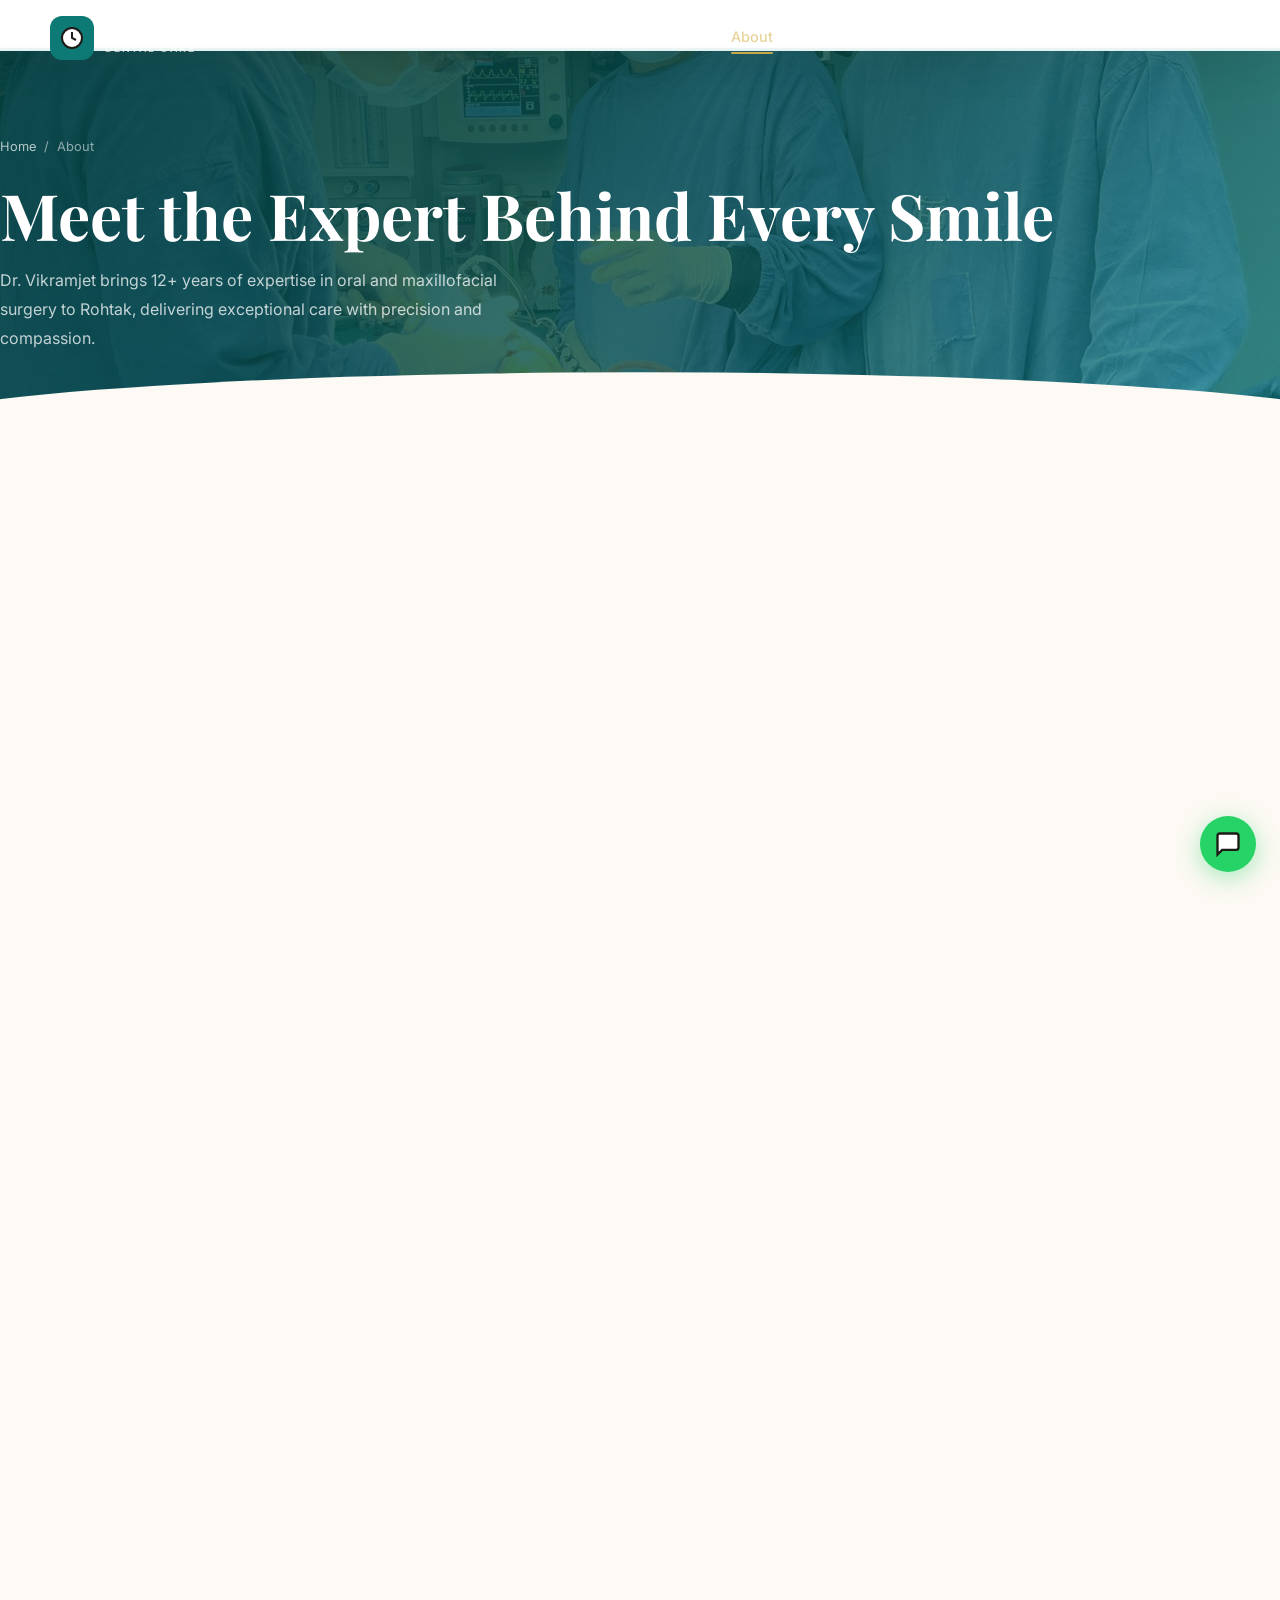
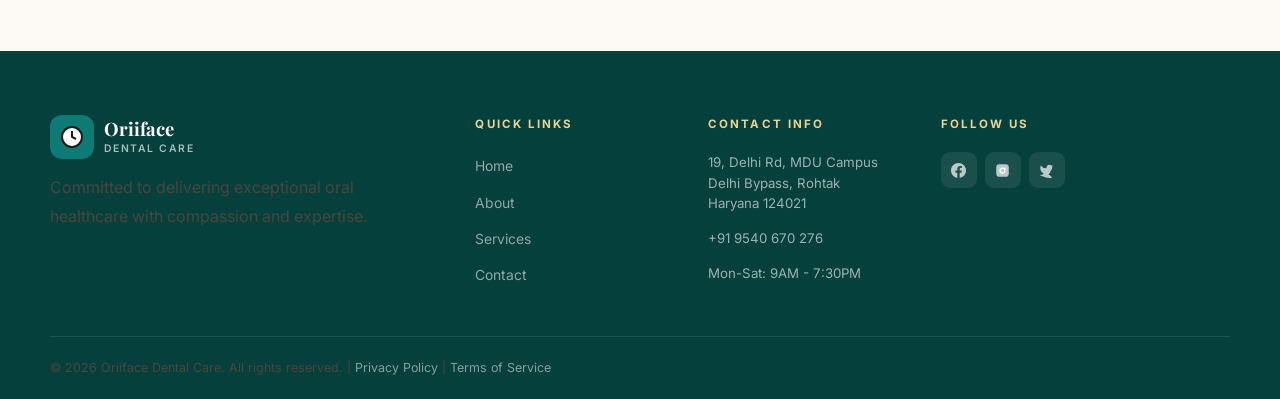
==== commit 6dc885b9: "Fix HTML/CSS structure mismatches across all 4 pages - Match all HTML elements to CSS selectors (con" ====
--- a/about.html
+++ b/about.html
@@ -3,43 +3,48 @@
 <head>
     <meta charset="UTF-8">
     <meta name="viewport" content="width=device-width, initial-scale=1.0">
-    <meta name="description" content="Learn about Dr. Vikramjet, BDS MDS Oral and Maxillofacial Surgeon with 12+ years experience. Ex-Resident at PGIMS Rohtak. Visit Oriiface Dental Care in Rohtak today.">
+    <meta name="description" content="Meet Dr. Vikramjet, BDS MDS, Consultant Oral & Maxillofacial Surgeon. 12+ years experience. Oriiface Dental Care, Rohtak.">
     <meta name="keywords" content="dentist Rohtak, oral surgeon Rohtak, Dr. Vikramjet, dental specialist, maxillofacial surgeon, dental care Rohtak">
     <meta name="author" content="Oriiface Dental Care">
     <meta property="og:type" content="website">
-    <meta property="og:title" content="About Dr. Vikramjet | Oriiface Dental Care Rohtak">
-    <meta property="og:description" content="Meet Dr. Vikramjet, BDS MDS Consultant Oral & Maxillofacial Surgeon with 12+ years experience and 5000+ satisfied patients.">
+    <meta property="og:title" content="About Dr. Vikramjet — Oriiface Dental Care, Rohtak">
+    <meta property="og:description" content="Meet Dr. Vikramjet, BDS MDS, Consultant Oral & Maxillofacial Surgeon. 12+ years experience. Oriiface Dental Care, Rohtak.">
     <meta property="og:image" content="images/clinic-2.jpg">
     <meta property="og:url" content="https://oriiface.in/about.html">
     <link rel="canonical" href="https://oriiface.in/about.html">
-    <title>About Dr. Vikramjet | Oriiface Dental Care Rohtak</title>
+    <meta name="geo.placename" content="Rohtak">
+    <meta name="geo.region" content="IN-HR">
+    <meta name="ICBM" content="28.8918, 77.0621">
+    <title>About Dr. Vikramjet — Oriiface Dental Care, Rohtak</title>
     <link rel="stylesheet" href="css/style.css">
 </head>
 <body>
 
     <!-- Navigation -->
     <nav class="navbar">
-        <div class="nav-container">
+        <div class="nav-inner container">
             <div class="nav-logo">
-                <a href="index.html">
-                    <span class="logo-icon">🦷</span>
-                    <span class="logo-text">Oriiface</span>
-                </a>
-            </div>
-            <ul class="nav-menu">
-                <li class="nav-item">
-                    <a href="index.html" class="nav-link">Home</a>
-                </li>
-                <li class="nav-item">
-                    <a href="about.html" class="nav-link active">About</a>
-                </li>
-                <li class="nav-item">
-                    <a href="services.html" class="nav-link">Services</a>
-                </li>
-                <li class="nav-item">
-                    <a href="#contact" class="nav-link">Contact</a>
-                </li>
-            </ul>
+                <div class="logo-mark">
+                    <svg width="24" height="24" viewBox="0 0 24 24" fill="none" stroke="currentColor" stroke-width="2">
+                        <path d="M12 2C6.48 2 2 6.48 2 12s4.48 10 10 10 10-4.48 10-10S17.52 2 12 2z"></path>
+                        <path d="M12 6v6l4 2"></path>
+                    </svg>
+                </div>
+                <div class="logo-text">
+                    <strong>Oriiface</strong>
+                    <span>Dental Care</span>
+                </div>
+            </div>
+
+            <div class="nav-links">
+                <a href="index.html">Home</a>
+                <a href="services.html">Services</a>
+                <a href="about.html" class="active">About</a>
+                <a href="contact.html">Contact</a>
+            </div>
+
+            <div class="nav-right"></div>
+
             <div class="hamburger">
                 <span class="bar"></span>
                 <span class="bar"></span>
@@ -50,40 +55,36 @@
 
     <!-- Mobile Menu -->
     <div class="mobile-menu">
-        <ul class="mobile-menu-list">
-            <li><a href="index.html" class="mobile-menu-link">Home</a></li>
-            <li><a href="about.html" class="mobile-menu-link active">About</a></li>
-            <li><a href="services.html" class="mobile-menu-link">Services</a></li>
-            <li><a href="#contact" class="mobile-menu-link">Contact</a></li>
-        </ul>
+        <a href="index.html">Home</a>
+        <a href="services.html">Services</a>
+        <a href="about.html" class="active">About</a>
+        <a href="contact.html">Contact</a>
     </div>
 
     <!-- WhatsApp Float Button -->
-    <a href="https://wa.me/919540670276" class="whatsapp-float" target="_blank" title="Chat on WhatsApp">
+    <a href="https://wa.me/919540670276" class="wa-float" target="_blank" title="Chat on WhatsApp">
         <svg width="24" height="24" viewBox="0 0 24 24" fill="none" stroke="currentColor" stroke-width="2">
             <path d="M21 15a2 2 0 0 1-2 2H7l-4 4V5a2 2 0 0 1 2-2h14a2 2 0 0 1 2 2z"></path>
         </svg>
     </a>
 
     <!-- Page Hero -->
-    <section class="page-hero about-bg">
-        <div class="page-hero-bg" style="background-image: url('images/clinic-2.jpg');"></div>
-        <div class="page-hero-overlay"></div>
+    <section class="page-hero">
+        <div class="page-hero-bg about-bg"></div>
         <div class="page-hero-content">
             <div class="breadcrumb">
                 <a href="index.html">Home</a>
                 <span>/</span>
-                <span>About Us</span>
-            </div>
-            <span class="eyebrow">Our Story</span>
+                <span>About</span>
+            </div>
             <h1>Meet the Expert Behind Every Smile</h1>
-            <p class="hero-subtitle">Dr. Vikramjet brings 12+ years of expertise in oral and maxillofacial surgery to Rohtak, delivering exceptional care with precision and compassion.</p>
+            <p>Dr. Vikramjet brings 12+ years of expertise in oral and maxillofacial surgery to Rohtak, delivering exceptional care with precision and compassion.</p>
         </div>
         <div class="page-hero-wave"></div>
     </section>
 
     <!-- About Story Section -->
-    <section class="about-story-section">
+    <section class="about-story-section reveal">
         <div class="container">
             <div class="about-story-grid">
                 <!-- Left Column: Images and Badge -->
@@ -95,14 +96,14 @@
                         <img src="images/clinic-3.jpg" alt="Dental Care Services">
                     </div>
                     <div class="about-stat-badge">
-                        <div class="badge-stars">5★</div>
-                        <div class="badge-count">5055 Reviews</div>
+                        <strong>5000+</strong>
+                        <span>Happy Patients</span>
                     </div>
                 </div>
 
                 <!-- Right Column: Story Content -->
                 <div class="about-content">
-                    <span class="eyebrow">Who We Are</span>
+                    <span class="eyebrow">About Oriiface</span>
                     <h2>Redefining Dental Excellence in <em>Rohtak</em></h2>
                     <p>Oriiface Dental Care and Maxillofacial Center was established with a singular vision: to bring world-class dental care to the heart of Rohtak. Located on the Delhi Road near MDU campus, our clinic stands as a beacon of modern dentistry, combining advanced technology with personalized patient care.</p>
                     <p>We believe that every smile tells a story, and we're honored to be part of yours. Our mission is not just to treat teeth, but to build lasting relationships with our patients based on trust, transparency, and exceptional clinical outcomes. Serving the vibrant Rohtak community, we've earned the privilege of caring for thousands of families.</p>
@@ -113,15 +114,16 @@
     </section>
 
     <!-- Doctor Full Profile Section -->
-    <section class="doc-profile">
+    <section class="doc-profile reveal">
         <div class="container">
             <div class="doc-profile-grid">
                 <!-- Left Column: Doctor Photo Card -->
                 <div class="doc-photo-card">
-                    <div class="doc-photo-bg" style="background-image: url('images/clinic-1.jpg');"></div>
+                    <img src="images/clinic-4.jpg" alt="Dr. Vikramjet">
                     <div class="doc-photo-info">
                         <h3>Dr. Vikramjet</h3>
-                        <p class="doc-role">Consultant Oral & Maxillofacial Surgeon</p>
+                        <span class="doc-role">Consultant Oral & Maxillofacial Surgeon</span>
+                        <p>BDS, MDS</p>
                         <div class="qual-badge">
                             <span>BDS</span>
                             <span>MDS</span>
@@ -133,7 +135,7 @@
                 <div class="doc-detail">
                     <span class="eyebrow">Lead Specialist</span>
                     <h2>Dr. Vikramjet</h2>
-                    <div class="doc-title-line">BDS, MDS | Consultant Oral & Maxillofacial Surgeon</div>
+                    <span class="doc-title-line">BDS, MDS | Consultant Oral & Maxillofacial Surgeon</span>
 
                     <p>With over 12 years of dedicated practice in oral and maxillofacial surgery, Dr. Vikramjet brings a wealth of clinical expertise to every procedure. His approach combines technical excellence with genuine compassion for patient comfort and outcomes. Whether performing complex surgical cases or straightforward restorative work, he applies the same meticulous attention and modern techniques to ensure the best results.</p>
 
@@ -144,28 +146,28 @@
                         <div class="tl-item">
                             <div class="tl-dot"></div>
                             <div class="tl-content">
-                                <h5>BDS – Bachelor of Dental Surgery</h5>
+                                <h4>BDS – Bachelor of Dental Surgery</h4>
                                 <p>Foundational training in comprehensive dental sciences and clinical practice</p>
                             </div>
                         </div>
                         <div class="tl-item">
                             <div class="tl-dot"></div>
                             <div class="tl-content">
-                                <h5>MDS – Master in Oral & Maxillofacial Surgery</h5>
+                                <h4>MDS – Master in Oral & Maxillofacial Surgery</h4>
                                 <p>Advanced specialization in surgical dentistry and complex oral procedures</p>
                             </div>
                         </div>
                         <div class="tl-item">
                             <div class="tl-dot"></div>
                             <div class="tl-content">
-                                <h5>Ex-Resident, PGIMS Rohtak</h5>
+                                <h4>Ex-Resident, PGIMS Rohtak</h4>
                                 <p>Post Graduate Institute of Medical Sciences – Advanced training in oral surgery and patient care management</p>
                             </div>
                         </div>
                         <div class="tl-item">
                             <div class="tl-dot"></div>
                             <div class="tl-content">
-                                <h5>Senior Resident, JLNMCH</h5>
+                                <h4>Senior Resident, JLNMCH</h4>
                                 <p>Jawaharlal Nehru Medical College Hospital – Leadership experience in clinical training and surgical management</p>
                             </div>
                         </div>
@@ -174,24 +176,24 @@
                     <h4>Hospital Affiliations</h4>
                     <div class="hosp-cards">
                         <div class="hosp-card">
-                            <div class="hosp-icon">
-                                <svg width="32" height="32" viewBox="0 0 24 24" fill="none" stroke="currentColor" stroke-width="2">
-                                    <path d="M3 9l9-7 9 7v11a2 2 0 0 1-2 2H5a2 2 0 0 1-2-2z"></path>
-                                    <polyline points="9 22 9 12 15 12 15 22"></polyline>
-                                </svg>
-                            </div>
-                            <h5>Nobel Health City</h5>
-                            <p>Rohtak</p>
+                            <svg width="32" height="32" viewBox="0 0 24 24" fill="none" stroke="currentColor" stroke-width="2">
+                                <path d="M3 9l9-7 9 7v11a2 2 0 0 1-2 2H5a2 2 0 0 1-2-2z"></path>
+                                <polyline points="9 22 9 12 15 12 15 22"></polyline>
+                            </svg>
+                            <div>
+                                <strong>Nobel Health City</strong>
+                                <span>Rohtak</span>
+                            </div>
                         </div>
                         <div class="hosp-card">
-                            <div class="hosp-icon">
-                                <svg width="32" height="32" viewBox="0 0 24 24" fill="none" stroke="currentColor" stroke-width="2">
-                                    <path d="M3 9l9-7 9 7v11a2 2 0 0 1-2 2H5a2 2 0 0 1-2-2z"></path>
-                                    <polyline points="9 22 9 12 15 12 15 22"></polyline>
-                                </svg>
-                            </div>
-                            <h5>Holy Heart Superspeciality Hospital</h5>
-                            <p>Rohtak</p>
+                            <svg width="32" height="32" viewBox="0 0 24 24" fill="none" stroke="currentColor" stroke-width="2">
+                                <path d="M3 9l9-7 9 7v11a2 2 0 0 1-2 2H5a2 2 0 0 1-2-2z"></path>
+                                <polyline points="9 22 9 12 15 12 15 22"></polyline>
+                            </svg>
+                            <div>
+                                <strong>Holy Heart Superspeciality Hospital</strong>
+                                <span>Rohtak</span>
+                            </div>
                         </div>
                     </div>
                 </div>
@@ -200,10 +202,12 @@
     </section>
 
     <!-- Values Section -->
-    <section class="values-section">
-        <div class="container">
-            <span class="eyebrow">Our Values</span>
-            <h2>What Drives Us</h2>
+    <section class="values-section reveal">
+        <div class="container">
+            <div class="text-center">
+                <span class="eyebrow">Our Values</span>
+                <h2>What Drives Us</h2>
+            </div>
             <div class="values-grid">
                 <div class="val-card">
                     <div class="val-icon">
@@ -211,7 +215,7 @@
                             <path d="M20.84 4.61a5.5 5.5 0 0 0-7.78 0L12 5.67l-1.06-1.06a5.5 5.5 0 0 0-7.78 7.78l1.06 1.06L12 21.23l7.78-7.78 1.06-1.06a5.5 5.5 0 0 0 0-7.78z"></path>
                         </svg>
                     </div>
-                    <h3>Patient First</h3>
+                    <h4>Patient First</h4>
                     <p>Your comfort, safety, and satisfaction guide every decision we make.</p>
                 </div>
                 <div class="val-card">
@@ -220,7 +224,7 @@
                             <polyline points="20 6 9 17 4 12"></polyline>
                         </svg>
                     </div>
-                    <h3>Clinical Excellence</h3>
+                    <h4>Clinical Excellence</h4>
                     <p>We blend cutting-edge techniques with proven expertise to deliver superior results.</p>
                 </div>
                 <div class="val-card">
@@ -230,7 +234,7 @@
                             <line x1="3" y1="10" x2="21" y2="10"></line>
                         </svg>
                     </div>
-                    <h3>Transparent Pricing</h3>
+                    <h4>Transparent Pricing</h4>
                     <p>No hidden costs. We discuss treatment options and pricing upfront.</p>
                 </div>
                 <div class="val-card">
@@ -242,7 +246,7 @@
                             <path d="M16 3.13a4 4 0 0 1 0 7.75"></path>
                         </svg>
                     </div>
-                    <h3>Personalized Care</h3>
+                    <h4>Personalized Care</h4>
                     <p>Each patient is unique. We tailor treatment plans to your individual needs.</p>
                 </div>
                 <div class="val-card">
@@ -253,7 +257,7 @@
                             <line x1="15" y1="9" x2="9" y2="15"></line>
                         </svg>
                     </div>
-                    <h3>Modern Technology</h3>
+                    <h4>Modern Technology</h4>
                     <p>We invest in the latest equipment and techniques for optimal outcomes.</p>
                 </div>
                 <div class="val-card">
@@ -264,7 +268,7 @@
                             <line x1="12" y1="12" x2="16" y2="12"></line>
                         </svg>
                     </div>
-                    <h3>Community Roots</h3>
+                    <h4>Community Roots</h4>
                     <p>We're proud to serve Rohtak and remain committed to this community's wellbeing.</p>
                 </div>
             </div>
@@ -272,25 +276,27 @@
     </section>
 
     <!-- Gallery Section -->
-    <section class="gallery-section">
-        <div class="container">
-            <span class="eyebrow">Our Clinic</span>
-            <h2>Visit Our State-of-the-Art Facility</h2>
+    <section class="gallery-section reveal">
+        <div class="container">
+            <div class="text-center">
+                <span class="eyebrow">Our Clinic</span>
+                <h2>Visit Our State-of-the-Art Facility</h2>
+            </div>
             <div class="gallery-grid">
                 <div class="gal-item">
-                    <img src="images/clinic-1.jpg" alt="Treatment Room 1">
+                    <img src="images/clinic-4.jpg" alt="Treatment Room 1">
                     <div class="gal-overlay">
                         <span>Treatment Room 1</span>
                     </div>
                 </div>
                 <div class="gal-item">
-                    <img src="images/clinic-2.jpg" alt="Consultation Room">
+                    <img src="images/clinic-5.jpg" alt="Consultation Room">
                     <div class="gal-overlay">
                         <span>Consultation Room</span>
                     </div>
                 </div>
                 <div class="gal-item">
-                    <img src="images/clinic-3.jpg" alt="Treatment Room 2">
+                    <img src="images/clinic-6.jpg" alt="Treatment Room 2">
                     <div class="gal-overlay">
                         <span>Treatment Room 2</span>
                     </div>
@@ -300,22 +306,22 @@
     </section>
 
     <!-- Stats Section -->
-    <section class="stats-section">
+    <section class="stats-section reveal">
         <div class="container">
             <div class="stats-grid">
-                <div class="stat-card" style="animation-delay: 0.1s;">
+                <div class="stat-card">
                     <div class="stat-number">5000+</div>
                     <div class="stat-label">Happy Patients</div>
                 </div>
-                <div class="stat-card" style="animation-delay: 0.2s;">
+                <div class="stat-card">
                     <div class="stat-number">12+</div>
                     <div class="stat-label">Years Experience</div>
                 </div>
-                <div class="stat-card" style="animation-delay: 0.3s;">
+                <div class="stat-card">
                     <div class="stat-number">5.0★</div>
                     <div class="stat-label">Google Rating</div>
                 </div>
-                <div class="stat-card" style="animation-delay: 0.4s;">
+                <div class="stat-card">
                     <div class="stat-number">2</div>
                     <div class="stat-label">Hospital Partners</div>
                 </div>
@@ -324,12 +330,12 @@
     </section>
 
     <!-- CTA Section -->
-    <section class="cta-section">
+    <section class="cta-section reveal">
         <div class="container">
             <h2>Ready to Transform Your Smile?</h2>
             <p>Book your consultation with Dr. Vikramjet today. We're here to answer your questions and help you achieve your best smile.</p>
             <div class="cta-buttons">
-                <button class="btn btn-primary" onclick="window.location.href='tel:095406 70276';">Call Us Now</button>
+                <button class="btn btn-primary" onclick="window.location.href='tel:+919540670276';">Call Us Now</button>
                 <a href="https://wa.me/919540670276" class="btn btn-secondary" target="_blank">Message on WhatsApp</a>
             </div>
         </div>
@@ -340,29 +346,62 @@
         <div class="container">
             <div class="footer-grid">
                 <div class="footer-col">
-                    <h4>Oriiface Dental Care</h4>
+                    <div class="f-logo-row">
+                        <div class="logo-mark">
+                            <svg width="24" height="24" viewBox="0 0 24 24" fill="none" stroke="currentColor" stroke-width="2">
+                                <path d="M12 2C6.48 2 2 6.48 2 12s4.48 10 10 10 10-4.48 10-10S17.52 2 12 2z"></path>
+                                <path d="M12 6v6l4 2"></path>
+                            </svg>
+                        </div>
+                        <div class="logo-text">
+                            <strong>Oriiface</strong>
+                            <span>Dental Care</span>
+                        </div>
+                    </div>
                     <p>Committed to delivering exceptional oral healthcare with compassion and expertise.</p>
                 </div>
                 <div class="footer-col">
-                    <h4>Quick Links</h4>
+                    <h5>Quick Links</h5>
                     <ul>
                         <li><a href="index.html">Home</a></li>
                         <li><a href="about.html">About</a></li>
                         <li><a href="services.html">Services</a></li>
-                        <li><a href="#contact">Contact</a></li>
+                        <li><a href="contact.html">Contact</a></li>
                     </ul>
                 </div>
                 <div class="footer-col">
-                    <h4>Contact Info</h4>
-                    <p>19, Delhi Rd, MDU Campus<br>Delhi Bypass, Rohtak<br>Haryana 124021</p>
-                    <p>095406 70276<br>Mon-Sat: 9AM - 7:30PM</p>
+                    <h5>Contact Info</h5>
+                    <div class="f-info">
+                        <div class="f-info-row">
+                            <span>19, Delhi Rd, MDU Campus<br>Delhi Bypass, Rohtak<br>Haryana 124021</span>
+                        </div>
+                        <div class="f-info-row">
+                            <span><a href="tel:+919540670276">+91 9540 670 276</a></span>
+                        </div>
+                        <div class="f-info-row">
+                            <span>Mon-Sat: 9AM - 7:30PM</span>
+                        </div>
+                    </div>
                 </div>
                 <div class="footer-col">
-                    <h4>Follow Us</h4>
-                    <div class="social-links">
-                        <a href="#" title="Facebook">f</a>
-                        <a href="#" title="Instagram">📷</a>
-                        <a href="#" title="Twitter">X</a>
+                    <h5>Follow Us</h5>
+                    <div class="social-row">
+                        <a href="#" class="social-link" title="Facebook">
+                            <svg width="15" height="15" viewBox="0 0 24 24" fill="currentColor">
+                                <path d="M24 12.073c0-6.627-5.373-12-12-12s-12 5.373-12 12c0 5.99 4.388 10.954 10.125 11.854v-8.385H7.078v-3.47h3.047V9.43c0-3.007 1.792-4.669 4.533-4.669 1.312 0 2.686.235 2.686.235v2.953H15.83c-1.491 0-1.956.925-1.956 1.874v2.25h3.328l-.532 3.47h-2.796v8.385C19.612 23.027 24 18.062 24 12.073z"></path>
+                            </svg>
+                        </a>
+                        <a href="#" class="social-link" title="Instagram">
+                            <svg width="15" height="15" viewBox="0 0 24 24" fill="currentColor">
+                                <rect x="2" y="2" width="20" height="20" rx="5" ry="5"></rect>
+                                <path d="M12 7a5 5 0 1 0 0 10 5 5 0 0 0 0-10zm0 2a3 3 0 1 1 0 6 3 3 0 0 1 0-6zm4.5-2a1 1 0 1 0 0 2 1 1 0 0 0 0-2z" fill="#fff"></path>
+                            </svg>
+                        </a>
+                        <a href="#" class="social-link" title="Twitter">
+                            <svg width="15" height="15" viewBox="0 0 24 24" fill="currentColor">
+                                <path d="M23 3a10.9 10.9 0 01-3.14 1.53 4.48 4.48 0 00-7.86 3v1A10.66 10.66 0 013 4s-4 9 5 13a11.64 11.64 0 01-7 2s9 5 20 5a9.5 9.5 0 00-9-5.5c4.75 2.25 7-7 7-7s1.1 2 2-4a4.5 4.5 0 00-1-4.5z"></path>
+                            </svg>
+                        </a>
                     </div>
                 </div>
             </div>
